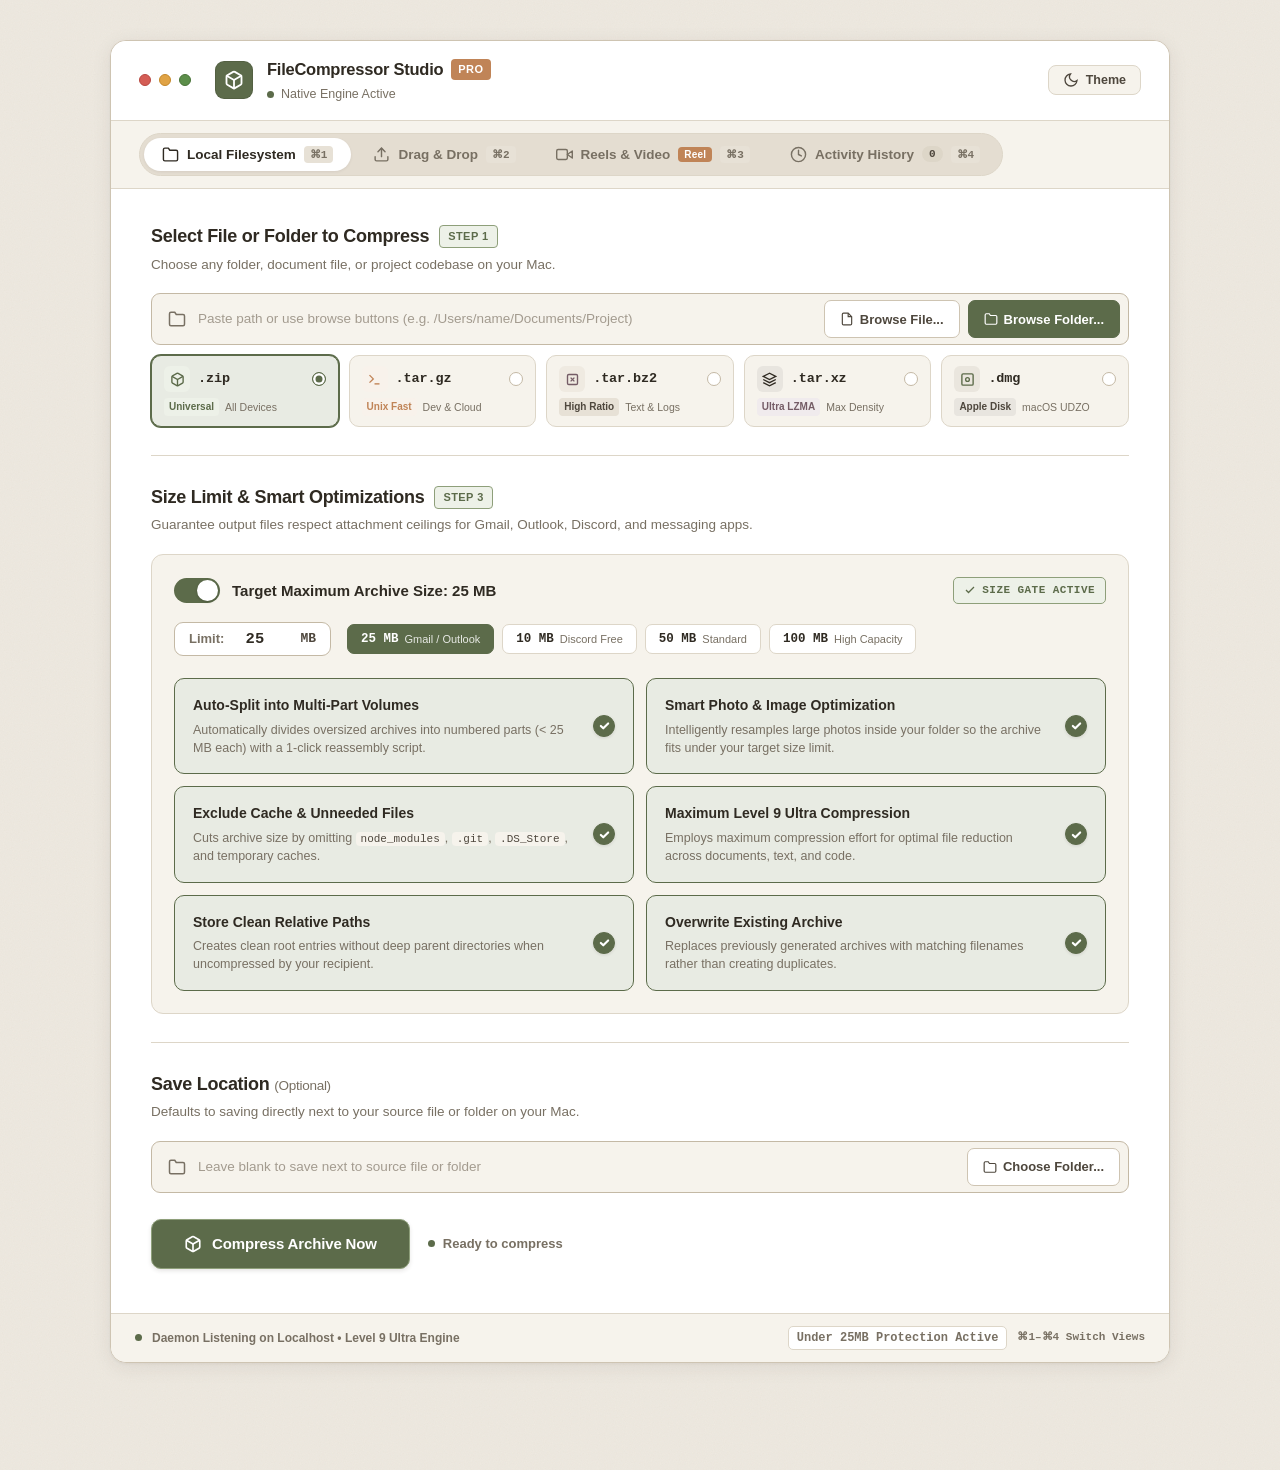
==== public/index.html @ ed44aca4 "feat: initialize frontend application and backend API infrastructure for FileCompressor" ====
<!DOCTYPE html>
<html lang="en" data-theme="light">

<head>
  <meta charset="UTF-8">
  <meta name="viewport" content="width=device-width, initial-scale=1.0">
  <title>FileCompressor Studio — Pro Archiving &amp; Media Engine</title>
  <link rel="icon" type="image/svg+xml" href="/static/favicon.svg">
  <link rel="icon" type="image/png" sizes="32x32" href="/static/favicon.png">
  <link rel="shortcut icon" href="/favicon.ico">
  <link rel="stylesheet" href="/static/style.css">
</head>

<body>
  <!-- Ambient background depth elements -->
  <div class="ambient-glow-top" aria-hidden="true"></div>
  <div class="ambient-glow-bottom" aria-hidden="true"></div>

  <!-- Master App Window Shell -->
  <div class="app-window">

    <!-- Window Titlebar & Header -->
    <header class="window-titlebar">
      <!-- Top Bar: Traffic lights, Branding, Theme & Status -->
      <div class="titlebar-top-bar">
        <!-- Simulated macOS Traffic Lights -->
        <div class="window-controls" aria-hidden="true">
          <span class="control-dot close" title="Close"></span>
          <span class="control-dot minimize" title="Minimize"></span>
          <span class="control-dot expand" title="Expand"></span>
        </div>

        <!-- App Brand & Status -->
        <div class="app-brand">
          <div class="brand-mark">
            <svg width="20" height="20" viewBox="0 0 24 24" fill="none" stroke="currentColor" stroke-width="2.2"
              stroke-linecap="round" stroke-linejoin="round">
              <path
                d="M21 16V8a2 2 0 0 0-1-1.73l-7-4a2 2 0 0 0-2 0l-7 4A2 2 0 0 0 3 8v8a2 2 0 0 0 1 1.73l7 4a2 2 0 0 0 2 0l7-4A2 2 0 0 0 21 16z">
              </path>
              <polyline points="3.27 6.96 12 12.01 20.73 6.96"></polyline>
              <line x1="12" y1="22.08" x2="12" y2="12"></line>
            </svg>
          </div>
          <div class="brand-text">
            <div class="brand-title-row">
              <span class="brand-name">FileCompressor Studio</span>
              <span class="brand-pill">Pro</span>
            </div>
            <span class="brand-meta" id="platform-badge">
              <span class="status-indicator"></span>
              Native Engine Active
            </span>
          </div>
        </div>

        <!-- Titlebar Right / Quick Tools -->
        <div class="titlebar-actions">
          <button type="button" class="btn-theme-toggle" id="btn-theme-toggle" title="Toggle Light / Dark theme"
            aria-label="Toggle Theme">
            <svg class="theme-icon-sun" width="16" height="16" viewBox="0 0 24 24" fill="none" stroke="currentColor"
              stroke-width="2">
              <circle cx="12" cy="12" r="5"></circle>
              <line x1="12" y1="1" x2="12" y2="3"></line>
              <line x1="12" y1="21" x2="12" y2="23"></line>
              <line x1="4.22" y1="4.22" x2="5.64" y2="5.64"></line>
              <line x1="18.36" y1="18.36" x2="19.78" y2="19.78"></line>
              <line x1="1" y1="12" x2="3" y2="12"></line>
              <line x1="21" y1="12" x2="23" y2="12"></line>
              <line x1="4.22" y1="19.78" x2="5.64" y2="18.36"></line>
              <line x1="18.36" y1="5.64" x2="19.78" y2="4.22"></line>
            </svg>
            <svg class="theme-icon-moon" width="16" height="16" viewBox="0 0 24 24" fill="none" stroke="currentColor"
              stroke-width="2">
              <path d="M21 12.79A9 9 0 1 1 11.21 3 7 7 0 0 0 21 12.79z"></path>
            </svg>
            <span class="theme-label">Theme</span>
          </button>
        </div>
      </div>

      <!-- Segmented Navigation Shelf -->
      <div class="titlebar-nav-shelf">
        <nav class="nav-tabs" role="tablist" aria-label="Workflow Navigation">
          <button class="tab-btn active" id="tab-local-btn" data-tab="tab-local" role="tab" aria-selected="true">
            <svg width="17" height="17" viewBox="0 0 24 24" fill="none" stroke="currentColor" stroke-width="2"
              stroke-linecap="round" stroke-linejoin="round">
              <path d="M22 19a2 2 0 0 1-2 2H4a2 2 0 0 1-2-2V5a2 2 0 0 1 2-2h5l2 3h9a2 2 0 0 1 2 2z"></path>
            </svg>
            <span id="tab-local-label">Local Filesystem</span>
            <kbd class="tab-kbd" id="tab-kbd-1">⌘1</kbd>
          </button>
          <button class="tab-btn" id="tab-upload-btn" data-tab="tab-upload" role="tab" aria-selected="false">
            <svg width="17" height="17" viewBox="0 0 24 24" fill="none" stroke="currentColor" stroke-width="2"
              stroke-linecap="round" stroke-linejoin="round">
              <path d="M21 15v4a2 2 0 0 1-2 2H5a2 2 0 0 1-2-2v-4"></path>
              <polyline points="17 8 12 3 7 8"></polyline>
              <line x1="12" y1="3" x2="12" y2="15"></line>
            </svg>
            <span>Drag &amp; Drop</span>
            <kbd class="tab-kbd" id="tab-kbd-2">⌘2</kbd>
          </button>
          <button class="tab-btn" id="tab-video-btn" data-tab="tab-video" role="tab" aria-selected="false">
            <svg width="17" height="17" viewBox="0 0 24 24" fill="none" stroke="currentColor" stroke-width="2"
              stroke-linecap="round" stroke-linejoin="round">
              <polygon points="23 7 16 12 23 17 23 7"></polygon>
              <rect x="1" y="5" width="15" height="14" rx="2" ry="2"></rect>
            </svg>
            <span>Reels &amp; Video</span>
            <span class="tab-new-badge">Reel</span>
            <kbd class="tab-kbd" id="tab-kbd-3">⌘3</kbd>
          </button>
          <button class="tab-btn" id="tab-history-btn" data-tab="tab-history" role="tab" aria-selected="false">
            <svg width="17" height="17" viewBox="0 0 24 24" fill="none" stroke="currentColor" stroke-width="2"
              stroke-linecap="round" stroke-linejoin="round">
              <circle cx="12" cy="12" r="10"></circle>
              <polyline points="12 6 12 12 16 14"></polyline>
            </svg>
            <span>Activity History</span>
            <span class="badge-counter" id="history-count">0</span>
            <kbd class="tab-kbd" id="tab-kbd-4">⌘4</kbd>
          </button>
        </nav>
      </div>
    </header>

    <!-- Main Workspace Body -->
    <div class="window-body">

      <!-- ======================================================== -->
      <!-- TAB 1: LOCAL FILESYSTEM ARCHIVER                         -->
      <!-- ======================================================== -->
      <main class="tab-content active" id="tab-local" role="tabpanel">

        <!-- Cloud Mode Notice Banner (Displayed automatically when deployed on Vercel/Cloud) -->
        <div class="alert-banner alert-banner-cloud" id="cloud-mode-banner" style="display: none; margin-bottom: 24px;">
          <div class="alert-icon-wrap">
            <svg width="22" height="22" viewBox="0 0 24 24" fill="none" stroke="currentColor" stroke-width="2">
              <path d="M18 10h-1.26A8 8 0 1 0 9 20h9a5 5 0 0 0 0-10z"></path>
            </svg>
          </div>
          <div class="alert-content-wrap">
            <strong class="alert-title">Running in Cloud Mode (Vercel)</strong>
            <p class="alert-desc" style="margin: 4px 0 10px 0; line-height: 1.5;">
              Local macOS Finder pickers and local file paths require running FileCompressor on your desktop (<code>python server.py</code>). 
              In this cloud deployment, use the <strong>Drag &amp; Drop</strong> tab to compress any file or folder directly in your browser.
            </p>
            <button type="button" class="btn-dock btn-dock-primary" id="btn-switch-to-upload">
              <svg width="14" height="14" viewBox="0 0 24 24" fill="none" stroke="currentColor" stroke-width="2">
                <path d="M21 15v4a2 2 0 0 1-2 2H5a2 2 0 0 1-2-2v-4"></path>
                <polyline points="17 8 12 3 7 8"></polyline>
                <line x1="12" y1="3" x2="12" y2="15"></line>
              </svg>
              Switch to Drag &amp; Drop Archiver
            </button>
          </div>
        </div>

        <!-- SECTION 1: Source Selection -->
        <div class="panel-section">
          <div class="section-headline">
            <div class="section-title-wrap">
              <h2 class="section-title">Select File or Folder to Compress</h2>
              <span class="section-badge">Step 1</span>
            </div>
            <p class="section-desc">Choose any folder, document file, or project codebase on your Mac.</p>
          </div>

          <div class="source-picker-block">
            <div class="command-input-bar">
              <div class="input-icon-glyph">
                <svg width="18" height="18" viewBox="0 0 24 24" fill="none" stroke="currentColor" stroke-width="2">
                  <path d="M22 19a2 2 0 0 1-2 2H4a2 2 0 0 1-2-2V5a2 2 0 0 1 2-2h5l2 3h9a2 2 0 0 1 2 2z"></path>
                </svg>
              </div>
              <input type="text" id="local-source-input" class="command-input"
                placeholder="Paste path or use browse buttons (e.g. /Users/name/Documents/Project)" spellcheck="false"
                autocomplete="off">
              <div class="input-actions-dock">
                <button type="button" class="btn-dock" id="btn-browse-file" title="Pick file using macOS native dialog">
                  <svg width="14" height="14" viewBox="0 0 24 24" fill="none" stroke="currentColor" stroke-width="2">
                    <path d="M14 2H6a2 2 0 0 0-2 2v16a2 2 0 0 0 2 2h12a2 2 0 0 0 2-2V8z"></path>
                    <polyline points="14 2 14 8 20 8"></polyline>
                  </svg>
                  Browse File...
                </button>
                <button type="button" class="btn-dock btn-dock-primary" id="btn-browse-folder"
                  title="Pick folder using macOS native dialog">
                  <svg width="14" height="14" viewBox="0 0 24 24" fill="none" stroke="currentColor" stroke-width="2">
                    <path d="M22 19a2 2 0 0 1-2 2H4a2 2 0 0 1-2-2V5a2 2 0 0 1 2-2h5l2 3h9a2 2 0 0 1 2 2z"></path>
                  </svg>
                  Browse Folder...
                </button>
              </div>
            </div>

            <!-- Live Source Status Card -->
            <div class="source-inspector-card" id="source-info-bar" style="display: none;">
              <div class="inspector-badge" id="source-type-tag">Folder</div>
              <div class="inspector-details">
                <span class="inspector-name" id="source-name-display">-</span>
                <span class="inspector-sub">Verified filesystem path ready for compression</span>
              </div>
              <div class="inspector-size-tag" id="source-size-display">-</div>
            </div>
          </div>
        </div>

        <!-- Output Format Cards (5 blocks in 1 line) -->
        <div class="panel-section panel-section-compact">
          <div class="format-deck" id="format-grid">
            <!-- ZIP -->
            <label class="format-card selected" title="Universal ZIP archive — compatible across all platforms">
              <input type="radio" name="format" value="zip" checked>
              <div class="fcard-inner">
                <div class="fcard-header">
                  <div class="fcard-icon zip-icon">
                    <svg width="15" height="15" viewBox="0 0 24 24" fill="none" stroke="currentColor"
                      stroke-width="2.2">
                      <path
                        d="M21 16V8a2 2 0 0 0-1-1.73l-7-4a2 2 0 0 0-2 0l-7 4A2 2 0 0 0 3 8v8a2 2 0 0 0 1 1.73l7 4a2 2 0 0 0 2 0l7-4A2 2 0 0 0 21 16z">
                      </path>
                      <polyline points="3.27 6.96 12 12.01 20.73 6.96"></polyline>
                      <line x1="12" y1="22.08" x2="12" y2="12"></line>
                    </svg>
                  </div>
                  <span class="fcard-ext">.zip</span>
                  <span class="fcard-check"></span>
                </div>
                <div class="fcard-tag-row">
                  <span class="fcard-chip chip-blue">Universal</span>
                  <span class="fcard-sub">All Devices</span>
                </div>
              </div>
            </label>

            <!-- TAR.GZ -->
            <label class="format-card" title="GNU Gzip tarball — standard for Linux servers and codebases">
              <input type="radio" name="format" value="tar.gz">
              <div class="fcard-inner">
                <div class="fcard-header">
                  <div class="fcard-icon targz-icon">
                    <svg width="15" height="15" viewBox="0 0 24 24" fill="none" stroke="currentColor"
                      stroke-width="2.2">
                      <polyline points="4 17 10 11 4 5"></polyline>
                      <line x1="12" y1="19" x2="20" y2="19"></line>
                    </svg>
                  </div>
                  <span class="fcard-ext">.tar.gz</span>
                  <span class="fcard-check"></span>
                </div>
                <div class="fcard-tag-row">
                  <span class="fcard-chip chip-emerald">Unix Fast</span>
                  <span class="fcard-sub">Dev &amp; Cloud</span>
                </div>
              </div>
            </label>

            <!-- TAR.BZ2 -->
            <label class="format-card" title="Bzip2 tarball — exceptional compression ratio for text and logs">
              <input type="radio" name="format" value="tar.bz2">
              <div class="fcard-inner">
                <div class="fcard-header">
                  <div class="fcard-icon tarbz2-icon">
                    <svg width="15" height="15" viewBox="0 0 24 24" fill="none" stroke="currentColor"
                      stroke-width="2.2">
                      <rect x="4" y="4" width="16" height="16" rx="2"></rect>
                      <line x1="9" y1="9" x2="15" y2="15"></line>
                      <line x1="15" y1="9" x2="9" y2="15"></line>
                    </svg>
                  </div>
                  <span class="fcard-ext">.tar.bz2</span>
                  <span class="fcard-check"></span>
                </div>
                <div class="fcard-tag-row">
                  <span class="fcard-chip chip-amber">High Ratio</span>
                  <span class="fcard-sub">Text &amp; Logs</span>
                </div>
              </div>
            </label>

            <!-- TAR.XZ -->
            <label class="format-card" title="LZMA2 tarball — maximum byte density for smallest size">
              <input type="radio" name="format" value="tar.xz">
              <div class="fcard-inner">
                <div class="fcard-header">
                  <div class="fcard-icon tarxz-icon">
                    <svg width="15" height="15" viewBox="0 0 24 24" fill="none" stroke="currentColor"
                      stroke-width="2.2">
                      <path d="M12 2L2 7l10 5 10-5-10-5z"></path>
                      <path d="M2 17l10 5 10-5"></path>
                      <path d="M2 12l10 5 10-5"></path>
                    </svg>
                  </div>
                  <span class="fcard-ext">.tar.xz</span>
                  <span class="fcard-check"></span>
                </div>
                <div class="fcard-tag-row">
                  <span class="fcard-chip chip-purple">Ultra LZMA</span>
                  <span class="fcard-sub">Max Density</span>
                </div>
              </div>
            </label>

            <!-- DMG -->
            <label class="format-card" title="Apple UDZO disk image — native macOS container">
              <input type="radio" name="format" value="dmg">
              <div class="fcard-inner">
                <div class="fcard-header">
                  <div class="fcard-icon dmg-icon">
                    <svg width="15" height="15" viewBox="0 0 24 24" fill="none" stroke="currentColor"
                      stroke-width="2.2">
                      <rect x="3" y="3" width="18" height="18" rx="2"></rect>
                      <circle cx="12" cy="12" r="3"></circle>
                    </svg>
                  </div>
                  <span class="fcard-ext">.dmg</span>
                  <span class="fcard-check"></span>
                </div>
                <div class="fcard-tag-row">
                  <span class="fcard-chip chip-slate">Apple Disk</span>
                  <span class="fcard-sub">macOS UDZO</span>
                </div>
              </div>
            </label>
          </div>
        </div>

        <div class="section-divider"></div>

        <!-- SECTION 3: Capacity & Size Limit (The Under 25 MB Engine) -->
        <div class="panel-section">
          <div class="section-headline">
            <div class="section-title-wrap">
              <h2 class="section-title">Size Limit &amp; Smart Optimizations</h2>
              <span class="section-badge">Step 3</span>
            </div>
            <p class="section-desc">Guarantee output files respect attachment ceilings for Gmail, Outlook, Discord, and
              messaging apps.</p>
          </div>

          <div class="capacity-engine-box">
            <!-- Master Enable Switch -->
            <div class="switch-row-header">
              <label class="switch-pill-label" for="chk-target-limit">
                <input type="checkbox" id="chk-target-limit" checked>
                <span class="switch-ui"><span class="switch-thumb"></span></span>
                <span class="switch-title">Target Maximum Archive Size: <strong id="target-label-text">25
                    MB</strong></span>
              </label>
              <span class="capacity-indicator-pill">
                <svg width="12" height="12" viewBox="0 0 24 24" fill="none" stroke="currentColor" stroke-width="2.5">
                  <polyline points="20 6 9 17 4 12"></polyline>
                </svg>
                Size Gate Active
              </span>
            </div>

            <div class="target-controls" id="target-controls">
              <div class="capacity-input-deck">
                <div class="size-stepper-wrap">
                  <span class="size-prefix">Limit:</span>
                  <input type="number" id="target-size-input" class="size-number-input" value="25" min="1" max="1000"
                    step="1">
                  <span class="size-unit">MB</span>
                </div>
                <div class="target-presets">
                  <button type="button" class="btn-preset active-chip" data-preset="25">
                    <span class="preset-name">25 MB</span>
                    <span class="preset-note">Gmail / Outlook</span>
                  </button>
                  <button type="button" class="btn-preset" data-preset="10">
                    <span class="preset-name">10 MB</span>
                    <span class="preset-note">Discord Free</span>
                  </button>
                  <button type="button" class="btn-preset" data-preset="50">
                    <span class="preset-name">50 MB</span>
                    <span class="preset-note">Standard</span>
                  </button>
                  <button type="button" class="btn-preset" data-preset="100">
                    <span class="preset-name">100 MB</span>
                    <span class="preset-note">High Capacity</span>
                  </button>
                </div>
              </div>
            </div>

            <!-- Precision Optimization Switches Grid -->
            <div class="switches-grid">
              <label class="switch-card" for="chk-split-exceeds">
                <div class="switch-card-text">
                  <span class="switch-card-title">Auto-Split into Multi-Part Volumes</span>
                  <span class="switch-card-desc">Automatically divides oversized archives into numbered parts (&lt; 25
                    MB each) with a 1-click reassembly script.</span>
                </div>
                <div class="switch-toggle-slot">
                  <input type="checkbox" id="chk-split-exceeds" checked>
                  <span class="switch-ui"><span class="switch-thumb"></span></span>
                </div>
              </label>

              <label class="switch-card" for="chk-optimize-media">
                <div class="switch-card-text">
                  <span class="switch-card-title">Smart Photo &amp; Image Optimization</span>
                  <span class="switch-card-desc">Intelligently resamples large photos inside your folder so the archive
                    fits under your target size limit.</span>
                </div>
                <div class="switch-toggle-slot">
                  <input type="checkbox" id="chk-optimize-media" checked>
                  <span class="switch-ui"><span class="switch-thumb"></span></span>
                </div>
              </label>

              <label class="switch-card" for="chk-exclude-junk">
                <div class="switch-card-text">
                  <span class="switch-card-title">Exclude Cache &amp; Unneeded Files</span>
                  <span class="switch-card-desc">Cuts archive size by omitting <code>node_modules</code>,
                    <code>.git</code>, <code>.DS_Store</code>, and temporary caches.</span>
                </div>
                <div class="switch-toggle-slot">
                  <input type="checkbox" id="chk-exclude-junk" checked>
                  <span class="switch-ui"><span class="switch-thumb"></span></span>
                </div>
              </label>

              <label class="switch-card" for="chk-max-compress">
                <div class="switch-card-text">
                  <span class="switch-card-title">Maximum Level 9 Ultra Compression</span>
                  <span class="switch-card-desc">Employs maximum compression effort for optimal file reduction across
                    documents, text, and code.</span>
                </div>
                <div class="switch-toggle-slot">
                  <input type="checkbox" id="chk-max-compress" checked>
                  <span class="switch-ui"><span class="switch-thumb"></span></span>
                </div>
              </label>

              <label class="switch-card" for="chk-relative">
                <div class="switch-card-text">
                  <span class="switch-card-title">Store Clean Relative Paths</span>
                  <span class="switch-card-desc">Creates clean root entries without deep parent directories when
                    uncompressed by your recipient.</span>
                </div>
                <div class="switch-toggle-slot">
                  <input type="checkbox" id="chk-relative" checked>
                  <span class="switch-ui"><span class="switch-thumb"></span></span>
                </div>
              </label>

              <label class="switch-card" for="chk-overwrite">
                <div class="switch-card-text">
                  <span class="switch-card-title">Overwrite Existing Archive</span>
                  <span class="switch-card-desc">Replaces previously generated archives with matching filenames rather
                    than creating duplicates.</span>
                </div>
                <div class="switch-toggle-slot">
                  <input type="checkbox" id="chk-overwrite" checked>
                  <span class="switch-ui"><span class="switch-thumb"></span></span>
                </div>
              </label>
            </div>
          </div>
        </div>

        <div class="section-divider"></div>

        <!-- SECTION 4: Output Destination (Optional) -->
        <div class="panel-section">
          <div class="section-headline">
            <div class="section-title-wrap">
              <h2 class="section-title">Save Location <span class="title-optional">(Optional)</span></h2>
            </div>
            <p class="section-desc">Defaults to saving directly next to your source file or folder on your Mac.</p>
          </div>

          <div class="command-input-bar">
            <div class="input-icon-glyph">
              <svg width="18" height="18" viewBox="0 0 24 24" fill="none" stroke="currentColor" stroke-width="2">
                <path d="M22 19a2 2 0 0 1-2 2H4a2 2 0 0 1-2-2V5a2 2 0 0 1 2-2h5l2 3h9a2 2 0 0 1 2 2z"></path>
              </svg>
            </div>
            <input type="text" id="local-output-input" class="command-input"
              placeholder="Leave blank to save next to source file or folder" spellcheck="false">
            <div class="input-actions-dock">
              <button type="button" class="btn-dock" id="btn-browse-dest" title="Pick destination folder">
                <svg width="14" height="14" viewBox="0 0 24 24" fill="none" stroke="currentColor" stroke-width="2">
                  <path d="M22 19a2 2 0 0 1-2 2H4a2 2 0 0 1-2-2V5a2 2 0 0 1 2-2h5l2 3h9a2 2 0 0 1 2 2z"></path>
                </svg>
                Choose Folder...
              </button>
            </div>
          </div>
        </div>

        <!-- Action Command Dock -->
        <div class="action-command-dock">
          <button type="button" class="btn-primary-action" id="btn-compress-local">
            <svg class="action-icon" width="18" height="18" viewBox="0 0 24 24" fill="none" stroke="currentColor"
              stroke-width="2.2">
              <path
                d="M21 16V8a2 2 0 0 0-1-1.73l-7-4a2 2 0 0 0-2 0l-7 4A2 2 0 0 0 3 8v8a2 2 0 0 0 1 1.73l7 4a2 2 0 0 0 2 0l7-4A2 2 0 0 0 21 16z">
              </path>
              <polyline points="3.27 6.96 12 12.01 20.73 6.96"></polyline>
              <line x1="12" y1="22.08" x2="12" y2="12"></line>
            </svg>
            <span class="btn-text">Compress Archive Now</span>
            <span class="btn-spinner" style="display: none;"></span>
          </button>
          <div class="action-meta-info">
            <span class="status-live-dot"></span>
            <span class="action-status-text" id="local-status-text">Ready to compress</span>
          </div>
        </div>

        <!-- Error Notification Banner -->
        <div class="alert-banner alert-banner-error" id="local-error-alert" style="display: none;">
          <div class="alert-icon-wrap">
            <svg width="18" height="18" viewBox="0 0 24 24" fill="none" stroke="currentColor" stroke-width="2.5">
              <circle cx="12" cy="12" r="10"></circle>
              <line x1="12" y1="8" x2="12" y2="12"></line>
              <line x1="12" y1="16" x2="12.01" y2="16"></line>
            </svg>
          </div>
          <div class="alert-content">
            <strong class="alert-title" id="error-title">Compression Error</strong>
            <p class="alert-desc" id="error-message">-</p>
          </div>
        </div>

        <!-- Result Completion Deck -->
        <div class="result-deck" id="local-result-card" style="display: none;">
          <div class="result-deck-header">
            <div class="result-lead">
              <div class="result-success-circle">
                <span id="result-status-icon">
                  <svg width="20" height="20" viewBox="0 0 24 24" fill="none" stroke="currentColor" stroke-width="2.8">
                    <polyline points="20 6 9 17 4 12"></polyline>
                  </svg>
                </span>
              </div>
              <div class="result-text-group">
                <h3 class="result-headline" id="result-title-text">Archive Created Successfully</h3>
                <span class="result-timestamp" id="result-time-text">Finished in 0.2s</span>
              </div>
            </div>
            <div class="savings-tag" id="result-savings-pill">-65% Saved</div>
          </div>

          <!-- Capacity Limit Banner -->
          <div class="limit-status-banner" id="limit-banner" style="display: none;">
            <div class="limit-status-icon" id="limit-banner-icon">
              <svg width="18" height="18" viewBox="0 0 24 24" fill="none" stroke="currentColor" stroke-width="2.5">
                <polyline points="20 6 9 17 4 12"></polyline>
              </svg>
            </div>
            <div class="limit-status-body">
              <strong id="limit-banner-title">Under 25 MB Limit</strong>
              <p id="limit-banner-desc">Ready for direct Gmail, Outlook, or Discord attachment.</p>
            </div>
            <button type="button" class="btn-action-split" id="btn-manual-split" style="display: none;">
              Split into &lt;25 MB Parts
            </button>
          </div>

          <!-- 4-Stat Metric Deck -->
          <div class="metrics-grid">
            <div class="metric-card">
              <span class="metric-label">ORIGINAL SIZE</span>
              <span class="metric-val" id="stat-orig-size">-</span>
            </div>
            <div class="metric-card metric-card-highlight">
              <span class="metric-label">COMPRESSED SIZE</span>
              <span class="metric-val" id="stat-comp-size">-</span>
            </div>
            <div class="metric-card">
              <span class="metric-label">SPACE SAVED</span>
              <span class="metric-val text-emerald" id="stat-saved-bytes">-</span>
            </div>
            <div class="metric-card">
              <span class="metric-label">ARCHIVE FORMAT</span>
              <span class="metric-val" id="stat-format">-</span>
            </div>
          </div>

          <!-- Output Path Display -->
          <div class="result-path-deck">
            <span class="path-title">OUTPUT PATH:</span>
            <code class="path-snippet" id="result-output-path">-</code>
          </div>

          <!-- Multi-Part Volumes Deck (if split) -->
          <div class="split-volumes-deck" id="split-parts-box" style="display: none;">
            <div class="split-volumes-header">
              <div class="split-headline">
                <strong>Sequential Volumes (<span id="split-count-label">0</span> parts)</strong>
                <span class="split-guarantee-chip">All parts strictly &lt; 25 MB</span>
              </div>
            </div>
            <ul class="split-volumes-list" id="split-parts-list"></ul>
            <div class="reassembly-dock join-command-row">
              <span class="reassembly-title">Terminal Reassembly Command:</span>
              <div class="reassembly-code-row">
                <code id="join-command-code">cat archive.part* &gt; archive.zip</code>
                <button type="button" class="btn-copy-code" id="btn-copy-join">Copy Command</button>
              </div>
            </div>
          </div>

          <!-- Result Footer Actions -->
          <div class="result-actions-strip">
            <button type="button" class="btn-dock btn-dock-primary" id="btn-reveal-finder">
              <svg width="15" height="15" viewBox="0 0 24 24" fill="none" stroke="currentColor" stroke-width="2">
                <circle cx="11" cy="11" r="8"></circle>
                <line x1="21" y1="21" x2="16.65" y2="16.65"></line>
              </svg>
              <span id="btn-reveal-label">Show in Finder</span>
            </button>
            <button type="button" class="btn-dock" id="btn-download-result">
              <svg width="15" height="15" viewBox="0 0 24 24" fill="none" stroke="currentColor" stroke-width="2">
                <path d="M21 15v4a2 2 0 0 1-2 2H5a2 2 0 0 1-2-2v-4"></path>
                <polyline points="7 10 12 15 17 10"></polyline>
                <line x1="12" y1="15" x2="12" y2="3"></line>
              </svg>
              Download via Browser
            </button>
          </div>
        </div>

      </main>

      <!-- ======================================================== -->
      <!-- TAB 2: BROWSER DROP ZONE (DRAG & DROP)                  -->
      <!-- ======================================================== -->
      <main class="tab-content" id="tab-upload" role="tabpanel" style="display: none;">
        <div class="panel-section">
          <div class="section-headline">
            <div class="section-title-wrap">
              <h2 class="section-title">Drag &amp; Drop Files or Folders</h2>
              <span class="section-badge">Browser Archiver</span>
            </div>
            <p class="section-desc">Instantly compress files and folders in your browser without entering any filesystem
              path.</p>
          </div>

          <!-- Drop Surface -->
          <div class="drop-surface" id="upload-dropzone">
            <div class="drop-blueprint-grid" aria-hidden="true"></div>
            <div class="drop-content-inner">
              <div class="drop-icon-ring">
                <svg width="32" height="32" viewBox="0 0 24 24" fill="none" stroke="currentColor" stroke-width="2">
                  <path d="M21 15v4a2 2 0 0 1-2 2H5a2 2 0 0 1-2-2v-4"></path>
                  <polyline points="17 8 12 3 7 8"></polyline>
                  <line x1="12" y1="3" x2="12" y2="15"></line>
                </svg>
              </div>
              <h3 class="drop-title">Drag &amp; drop files or folders here</h3>
              <p class="drop-sub">Release items anywhere on this canvas to stage for instant compression</p>

              <div class="drop-triggers-dock">
                <label class="btn-dock btn-dock-primary btn-file-label">
                  <svg width="15" height="15" viewBox="0 0 24 24" fill="none" stroke="currentColor" stroke-width="2">
                    <path d="M14 2H6a2 2 0 0 0-2 2v16a2 2 0 0 0 2 2h12a2 2 0 0 0 2-2V8z"></path>
                    <polyline points="14 2 14 8 20 8"></polyline>
                  </svg>
                  Choose Files...
                  <input type="file" id="upload-file-input" multiple style="display: none;">
                </label>
                <label class="btn-dock btn-file-label">
                  <svg width="15" height="15" viewBox="0 0 24 24" fill="none" stroke="currentColor" stroke-width="2">
                    <path d="M22 19a2 2 0 0 1-2 2H4a2 2 0 0 1-2-2V5a2 2 0 0 1 2-2h5l2 3h9a2 2 0 0 1 2 2z"></path>
                  </svg>
                  Choose Folder...
                  <input type="file" id="upload-folder-input" webkitdirectory directory multiple style="display: none;">
                </label>
              </div>
            </div>
          </div>

          <!-- Staged files list drawer -->
          <div class="staged-drawer" id="staged-box" style="display: none;">
            <div class="staged-header">
              <div class="staged-meta">
                <span class="status-live-dot"></span>
                <span class="staged-count-text" id="staged-count-label">0 items staged</span>
              </div>
              <button type="button" class="btn-link" id="btn-clear-staged">Clear All</button>
            </div>
            <ul class="staged-list" id="staged-list"></ul>
          </div>
        </div>

        <div class="section-divider"></div>

        <!-- Format Selector for Drop Zone -->
        <div class="panel-section">
          <div class="section-headline">
            <div class="section-title-wrap">
              <h2 class="section-title">Select Compression Format</h2>
            </div>
            <p class="section-desc">Choose which format to download the compressed archive as.</p>
          </div>

          <div class="pill-format-strip">
            <label class="pill-radio selected">
              <input type="radio" name="upload-format" value="zip" checked>
              <span class="pill-body">
                <strong class="pill-name">.zip</strong>
                <span class="pill-tag">Universal</span>
              </span>
            </label>
            <label class="pill-radio">
              <input type="radio" name="upload-format" value="tar.gz">
              <span class="pill-body">
                <strong class="pill-name">.tar.gz</strong>
                <span class="pill-tag">Unix Gzip</span>
              </span>
            </label>
            <label class="pill-radio">
              <input type="radio" name="upload-format" value="tar.bz2">
              <span class="pill-body">
                <strong class="pill-name">.tar.bz2</strong>
                <span class="pill-tag">Bzip2</span>
              </span>
            </label>
            <label class="pill-radio">
              <input type="radio" name="upload-format" value="tar.xz">
              <span class="pill-body">
                <strong class="pill-name">.tar.xz</strong>
                <span class="pill-tag">LZMA2</span>
              </span>
            </label>
          </div>
        </div>

        <!-- Action Command Dock -->
        <div class="action-command-dock">
          <button type="button" class="btn-primary-action" id="btn-compress-upload" disabled>
            <svg class="action-icon" width="18" height="18" viewBox="0 0 24 24" fill="none" stroke="currentColor"
              stroke-width="2.2">
              <path d="M21 15v4a2 2 0 0 1-2 2H5a2 2 0 0 1-2-2v-4"></path>
              <polyline points="7 10 12 15 17 10"></polyline>
              <line x1="12" y1="15" x2="12" y2="3"></line>
            </svg>
            <span class="btn-text">Compress &amp; Download Archive</span>
            <span class="btn-spinner" style="display: none;"></span>
          </button>
          <div class="action-meta-info">
            <span class="action-status-text" id="upload-status-text">Select files to begin</span>
          </div>
        </div>
      </main>

      <!-- ======================================================== -->
      <!-- TAB 3: VIDEO & REELS STUDIO                              -->
      <!-- ======================================================== -->
      <main class="tab-content" id="tab-video" role="tabpanel" style="display: none;">
        <div class="panel-section">
          <div class="section-headline">
            <div class="section-title-wrap">
              <h2 class="section-title">Download Instagram Reels, YouTube &amp; Pinterest</h2>
              <span class="section-badge-ig">Native Full HD</span>
            </div>
            <p class="section-desc">Download videos and audio tracks with guaranteed exact native pixel dimensions
              (1080×1920, 4K, 1080p).</p>
          </div>

          <!-- Video URL Command Bar -->
          <div class="command-input-bar video-url-bar">
            <div class="input-icon-glyph">
              <svg width="18" height="18" viewBox="0 0 24 24" fill="none" stroke="currentColor" stroke-width="2">
                <path d="M10 13a5 5 0 0 0 7.54.54l3-3a5 5 0 0 0-7.07-7.07l-1.72 1.71"></path>
                <path d="M14 11a5 5 0 0 0-7.54-.54l-3 3a5 5 0 0 0 7.07 7.07l1.71-1.71"></path>
              </svg>
            </div>
            <input type="text" id="video-url-input" class="command-input"
              placeholder="Paste Instagram Reel link, YouTube video URL, or Pinterest pin..." spellcheck="false"
              autocomplete="off">
            <!-- Live Platform Detection Chip -->
            <div id="video-platform-badge" class="platform-chip" style="display: none;">
              <span class="platform-dot"></span>
              <span id="video-platform-name">Platform</span>
            </div>

            <div class="input-actions-dock">
              <button type="button" class="btn-dock" id="btn-paste-video-url" title="Paste link from clipboard">
                <svg width="14" height="14" viewBox="0 0 24 24" fill="none" stroke="currentColor" stroke-width="2">
                  <path d="M16 4h2a2 2 0 0 1 2 2v14a2 2 0 0 1-2 2H6a2 2 0 0 1-2-2V6a2 2 0 0 1 2-2h2"></path>
                  <rect x="8" y="2" width="8" height="4" rx="1" ry="1"></rect>
                </svg>
                Paste Link
              </button>
              <button type="button" class="btn-dock btn-dock-primary" id="btn-inspect-video">
                <svg width="14" height="14" viewBox="0 0 24 24" fill="none" stroke="currentColor" stroke-width="2">
                  <circle cx="11" cy="11" r="8"></circle>
                  <line x1="21" y1="21" x2="16.65" y2="16.65"></line>
                </svg>
                <span class="btn-text">Inspect Media</span>
                <span class="btn-spinner" style="display: none;"></span>
              </button>
            </div>
          </div>

          <!-- Supported Platforms Strip -->
          <div class="supported-services-strip">
            <span class="services-label">Supported Services:</span>
            <div class="services-pills">
              <span class="service-pill service-pill-ig">
                <svg width="14" height="14" viewBox="0 0 24 24" fill="none" stroke="currentColor" stroke-width="2">
                  <rect x="2" y="2" width="20" height="20" rx="5" ry="5"></rect>
                  <path d="M16 11.37A4 4 0 1 1 12.63 8 4 4 0 0 1 16 11.37z"></path>
                  <line x1="17.5" y1="6.5" x2="17.51" y2="6.5"></line>
                </svg>
                Instagram Reels &amp; Posts
              </span>
              <span class="service-pill service-pill-yt">
                <svg width="14" height="14" viewBox="0 0 24 24" fill="currentColor">
                  <path
                    d="M23.498 6.186a3.016 3.016 0 0 0-2.122-2.136C19.505 3.545 12 3.545 12 3.545s-7.505 0-9.377.505A3.017 3.017 0 0 0 .502 6.186C0 8.07 0 12 0 12s0 3.93.502 5.814a3.016 3.016 0 0 0 2.122 2.136c1.871.505 9.376.505 9.376.505s7.505 0 9.377-.505a3.015 3.015 0 0 0 2.122-2.136C24 15.93 24 12 24 12s0-3.93-.502-5.814zM9.545 15.568V8.432L15.818 12l-6.273 3.568z" />
                </svg>
                YouTube &amp; Shorts
              </span>
              <span class="service-pill service-pill-pin">
                <svg width="14" height="14" viewBox="0 0 24 24" fill="currentColor">
                  <path
                    d="M12 0a12 12 0 0 0-4.37 23.17c-.07-.95-.13-2.4.03-3.44l1.04-4.4s-.26-.53-.26-1.32c0-1.24.72-2.17 1.62-2.17.76 0 1.13.57 1.13 1.26 0 .77-.49 1.92-.74 2.98-.21.9.45 1.63 1.33 1.63 1.6 0 2.83-1.68 2.83-4.11 0-2.15-1.54-3.65-3.75-3.65-2.55 0-4.05 1.91-4.05 3.89 0 .77.3 1.6.67 2.05a.3.3 0 0 1 .07.29c-.07.3-.23.95-.26 1.08-.04.18-.15.22-.34.13-1.28-.6-2.08-2.47-2.08-3.98 0-3.24 2.35-6.21 6.79-6.21 3.56 0 6.33 2.54 6.33 5.93 0 3.54-2.23 6.39-5.33 6.39-1.04 0-2.02-.54-2.36-1.18l-.64 2.45c-.23.89-.86 2.01-1.28 2.7A12 12 0 1 0 12 0z" />
                </svg>
                Pinterest Video Pins
              </span>
              <span class="service-guarantee">
                <svg width="13" height="13" viewBox="0 0 24 24" fill="none" stroke="currentColor" stroke-width="2.5">
                  <polyline points="20 6 9 17 4 12"></polyline>
                </svg>
                Original Resolution Preserved
              </span>
            </div>
          </div>
        </div>

        <!-- Video Error Banner -->
        <div class="alert-banner alert-banner-error" id="video-error-alert" style="display: none;">
          <div class="alert-icon-wrap">
            <svg width="18" height="18" viewBox="0 0 24 24" fill="none" stroke="currentColor" stroke-width="2.5">
              <circle cx="12" cy="12" r="10"></circle>
              <line x1="12" y1="8" x2="12" y2="12"></line>
              <line x1="12" y1="16" x2="12.01" y2="16"></line>
            </svg>
          </div>
          <span id="video-error-message">Error message</span>
        </div>

        <!-- Media Inspector Card (Shown after Inspect) -->
        <div class="media-inspector-card" id="video-preview-card" style="display: none;">
          <div class="media-frame">
            <img id="video-thumb-img" src="" alt="Thumbnail preview">
            <span class="media-duration-badge" id="video-duration-badge">00:00</span>
          </div>

          <div class="media-meta-deck">
            <div class="media-tags-row">
              <span class="media-platform-tag" id="preview-platform-tag">Instagram Reel</span>
              <span class="media-aspect-tag" id="preview-aspect-tag">9:16 Vertical Reel</span>
            </div>

            <h3 class="media-title" id="video-title-display">Video Title</h3>
            <p class="media-uploader" id="video-uploader-display">@creator</p>

            <!-- Exact Pixel Dimensions Banner -->
            <div class="dimension-guarantee-deck">
              <div class="dim-icon-wrap">
                <svg width="18" height="18" viewBox="0 0 24 24" fill="none" stroke="currentColor" stroke-width="2">
                  <rect x="3" y="3" width="18" height="18" rx="2" ry="2"></rect>
                  <line x1="3" y1="9" x2="21" y2="9"></line>
                  <line x1="9" y1="21" x2="9" y2="9"></line>
                </svg>
              </div>
              <div class="dim-text-wrap">
                <span class="dim-title">Exact Native Pixel Dimension:</span>
                <strong class="dim-value" id="video-dimensions-display">1080 × 1920 px</strong>
                <span class="dim-sub">Preserved without any downscaling, cropping, or distortion.</span>
              </div>
            </div>
          </div>
        </div>

        <!-- Video Format & Destination Options -->
        <div class="video-options-deck" id="video-options-section" style="display: none;">
          <div class="section-divider"></div>

          <div class="panel-section">
            <div class="section-headline">
              <div class="section-title-wrap">
                <h2 class="section-title">Select Output Format</h2>
              </div>
              <p class="section-desc">Video formats preserve exact pixel resolution; Audio formats extract clean sound
                tracks.</p>
            </div>

            <div class="vformat-grid" id="video-format-grid">
              <!-- MP4 -->
              <label class="vformat-card selected">
                <input type="radio" name="video_format" value="mp4" checked>
                <div class="vformat-inner">
                  <div class="vformat-top">
                    <span class="vformat-ext">.mp4</span>
                    <span class="vformat-chip chip-blue">Universal</span>
                  </div>
                  <p class="vformat-desc">H.264 / AAC. Full hardware compatibility across iPhone, Mac, Android, and web.
                  </p>
                </div>
              </label>

              <!-- WebM -->
              <label class="vformat-card">
                <input type="radio" name="video_format" value="webm">
                <div class="vformat-inner">
                  <div class="vformat-top">
                    <span class="vformat-ext">.webm</span>
                    <span class="vformat-chip chip-emerald">Web Ready</span>
                  </div>
                  <p class="vformat-desc">Modern VP9 / Opus stream. Ultra efficient modern web streaming format.</p>
                </div>
              </label>

              <!-- MKV -->
              <label class="vformat-card">
                <input type="radio" name="video_format" value="mkv">
                <div class="vformat-inner">
                  <div class="vformat-top">
                    <span class="vformat-ext">.mkv</span>
                    <span class="vformat-chip chip-purple">Matroska</span>
                  </div>
                  <p class="vformat-desc">Lossless container preserving all original video and audio sub-streams.</p>
                </div>
              </label>

              <!-- MOV -->
              <label class="vformat-card">
                <input type="radio" name="video_format" value="mov">
                <div class="vformat-inner">
                  <div class="vformat-top">
                    <span class="vformat-ext">.mov</span>
                    <span class="vformat-chip chip-slate">Apple Native</span>
                  </div>
                  <p class="vformat-desc">Apple QuickTime container format. Perfect for Final Cut Pro and macOS apps.
                  </p>
                </div>
              </label>

              <!-- MP3 Audio -->
              <label class="vformat-card">
                <input type="radio" name="video_format" value="mp3">
                <div class="vformat-inner">
                  <div class="vformat-top">
                    <span class="vformat-ext">.mp3</span>
                    <span class="vformat-chip chip-amber">Audio 320k</span>
                  </div>
                  <p class="vformat-desc">High quality 320 kbps MP3 soundtrack extracted directly from the video stream.
                  </p>
                </div>
              </label>

              <!-- M4A Audio -->
              <label class="vformat-card">
                <input type="radio" name="video_format" value="m4a">
                <div class="vformat-inner">
                  <div class="vformat-top">
                    <span class="vformat-ext">.m4a</span>
                    <span class="vformat-chip chip-amber">Apple AAC</span>
                  </div>
                  <p class="vformat-desc">Clean Apple AAC audio stream without lossy transcoding.</p>
                </div>
              </label>
            </div>

            <!-- Resolution Filter Row -->
            <div class="resolution-row" id="video-resolution-row">
              <span class="res-row-label">RESOLUTION PREFERENCE:</span>
              <div class="resolution-chips" id="video-resolution-chips">
                <button type="button" class="btn-chip active-chip" data-res="original">
                  Original Native (Same Pixels)
                </button>
              </div>
            </div>
          </div>

          <div class="section-divider"></div>

          <!-- Video Destination Folder -->
          <div class="panel-section">
            <div class="section-headline">
              <div class="section-title-wrap">
                <h2 class="section-title">Save Location on Mac</h2>
              </div>
              <p class="section-desc">Destination directory where the downloaded video or audio track will be placed.
              </p>
            </div>

            <div class="command-input-bar">
              <div class="input-icon-glyph">
                <svg width="18" height="18" viewBox="0 0 24 24" fill="none" stroke="currentColor" stroke-width="2">
                  <path d="M22 19a2 2 0 0 1-2 2H4a2 2 0 0 1-2-2V5a2 2 0 0 1 2-2h5l2 3h9a2 2 0 0 1 2 2z"></path>
                </svg>
              </div>
              <input type="text" id="video-dest-input" class="command-input" placeholder="/Users/username/Downloads"
                spellcheck="false">
              <div class="input-actions-dock">
                <button type="button" class="btn-dock" id="btn-browse-video-dest" title="Pick destination folder">
                  <svg width="14" height="14" viewBox="0 0 24 24" fill="none" stroke="currentColor" stroke-width="2">
                    <path d="M22 19a2 2 0 0 1-2 2H4a2 2 0 0 1-2-2V5a2 2 0 0 1 2-2h5l2 3h9a2 2 0 0 1 2 2z"></path>
                  </svg>
                  Choose Folder...
                </button>
              </div>
            </div>

            <div class="shortcuts-strip">
              <span class="shortcuts-caption">Quick Targets:</span>
              <div class="shortcuts-pills">
                <button type="button" class="chip-shortcut" id="chip-video-downloads">Downloads</button>
                <button type="button" class="chip-shortcut" id="chip-video-desktop">Desktop</button>
                <button type="button" class="chip-shortcut" id="chip-video-movies">Movies</button>
              </div>
            </div>

            <!-- Custom File Name -->
            <div class="custom-name-box">
              <label class="custom-name-label" for="video-custom-name">Custom File Name (Optional):</label>
              <input type="text" id="video-custom-name" class="command-input"
                placeholder="Leave blank to use original video title" spellcheck="false">
            </div>
          </div>

          <!-- Video Action Dock -->
          <div class="action-command-dock">
            <button type="button" class="btn-primary-action" id="btn-download-video-mac">
              <svg class="action-icon" width="18" height="18" viewBox="0 0 24 24" fill="none" stroke="currentColor"
                stroke-width="2.2">
                <path d="M21 15v4a2 2 0 0 1-2 2H5a2 2 0 0 1-2-2v-4"></path>
                <polyline points="7 10 12 15 17 10"></polyline>
                <line x1="12" y1="15" x2="12" y2="3"></line>
              </svg>
              <span class="btn-text" id="video-download-btn-text">Download to Mac</span>
              <span class="btn-spinner" style="display: none;"></span>
            </button>
            <button type="button" class="btn-dock" id="btn-download-video-browser">
              Download via Browser
            </button>
            <div class="action-meta-info">
              <span class="status-live-dot"></span>
              <span class="action-status-text" id="video-status-text">Ready to download</span>
            </div>
          </div>
        </div>

        <!-- Video Download Result Card -->
        <div class="result-deck" id="video-result-card" style="display: none;">
          <div class="result-deck-header">
            <div class="result-lead">
              <div class="result-success-circle">
                <svg width="20" height="20" viewBox="0 0 24 24" fill="none" stroke="currentColor" stroke-width="2.8">
                  <polyline points="20 6 9 17 4 12"></polyline>
                </svg>
              </div>
              <div class="result-text-group">
                <h3 class="result-headline">Download Completed Successfully</h3>
                <span class="result-timestamp" id="vresult-title-text">-</span>
              </div>
            </div>
            <div class="savings-tag" id="vresult-badge">Verified Native Resolution</div>
          </div>

          <div class="metrics-grid">
            <div class="metric-card">
              <span class="metric-label">FILE SIZE</span>
              <span class="metric-val" id="vstat-size">-</span>
            </div>
            <div class="metric-card metric-card-highlight">
              <span class="metric-label">EXACT PIXEL DIMENSIONS</span>
              <span class="metric-val text-blue" id="vstat-dimensions">-</span>
            </div>
            <div class="metric-card">
              <span class="metric-label">CONTAINER FORMAT</span>
              <span class="metric-val" id="vstat-format">-</span>
            </div>
            <div class="metric-card">
              <span class="metric-label">PLATFORM SOURCE</span>
              <span class="metric-val" id="vstat-platform">-</span>
            </div>
          </div>

          <div class="result-path-deck">
            <span class="path-title" id="vstat-saved-label">SAVED LOCATION:</span>
            <code class="path-snippet" id="vresult-output-path">-</code>
          </div>

          <div class="result-actions-strip">
            <button type="button" class="btn-dock btn-dock-primary" id="btn-reveal-video-finder">
              <svg width="15" height="15" viewBox="0 0 24 24" fill="none" stroke="currentColor" stroke-width="2">
                <circle cx="11" cy="11" r="8"></circle>
                <line x1="21" y1="21" x2="16.65" y2="16.65"></line>
              </svg>
              <span id="vbtn-reveal-label">Show in Finder</span>
            </button>
            <button type="button" class="btn-dock" id="btn-compress-downloaded-video">
              <svg width="15" height="15" viewBox="0 0 24 24" fill="none" stroke="currentColor" stroke-width="2">
                <path
                  d="M21 16V8a2 2 0 0 0-1-1.73l-7-4a2 2 0 0 0-2 0l-7 4A2 2 0 0 0 3 8v8a2 2 0 0 0 1 1.73l7 4a2 2 0 0 0 2 0l7-4A2 2 0 0 0 21 16z">
                </path>
              </svg>
              Compress this Video (&lt; 25MB)
            </button>
          </div>
        </div>

      </main>

      <!-- ======================================================== -->
      <!-- TAB 4: SESSION HISTORY                                   -->
      <!-- ======================================================== -->
      <main class="tab-content" id="tab-history" role="tabpanel" style="display: none;">
        <div class="panel-section">
          <div class="section-headline">
            <div class="section-title-wrap">
              <h2 class="section-title">Session Archives &amp; Downloads</h2>
            </div>
            <p class="section-desc">Real-time log of archives created and media downloaded during this server run.</p>
            <div style="margin-top: 6px;">
              <button type="button" class="btn-dock" id="btn-refresh-history">
                <svg width="14" height="14" viewBox="0 0 24 24" fill="none" stroke="currentColor" stroke-width="2">
                  <polyline points="23 4 23 10 17 10"></polyline>
                  <polyline points="1 20 1 14 7 14"></polyline>
                  <path d="M3.51 9a9 9 0 0 1 14.85-3.36L23 10M1 14l4.64 4.36A9 9 0 0 0 20.49 15"></path>
                </svg>
                Refresh Log
              </button>
            </div>
          </div>

          <div id="history-container">
            <div class="empty-state" id="history-empty">
              <div class="empty-icon-wrap">
                <svg width="36" height="36" viewBox="0 0 24 24" fill="none" stroke="currentColor" stroke-width="1.6">
                  <circle cx="12" cy="12" r="10"></circle>
                  <polyline points="12 6 12 12 16 14"></polyline>
                </svg>
              </div>
              <h3 class="empty-title">No session activity yet</h3>
              <p class="empty-desc">Archives and downloads created during this session will appear here with instant
                Finder shortcuts.</p>
            </div>
            <div class="history-list" id="history-list" style="display: none;"></div>
          </div>
        </div>
      </main>

    </div><!-- /.window-body -->

    <!-- Status Bar Footer -->
    <footer class="window-statusbar">
      <div class="statusbar-left">
        <span class="status-indicator"></span>
        <span class="statusbar-text">Daemon Listening on Localhost • Level 9 Ultra Engine</span>
      </div>
      <div class="statusbar-right">
        <span class="statusbar-tag">Under 25MB Protection Active</span>
        <span class="statusbar-kbd" id="statusbar-kbd-help">⌘1–⌘4 Switch Views</span>
      </div>
    </footer>

  </div><!-- /.app-window -->

  <!-- Toast Notification -->
  <div class="toast" id="app-toast" style="display: none;">
    <span class="toast-dot"></span>
    <span id="toast-message">Notification</span>
  </div>

  <!-- Client-Side High Performance ZIP Engine -->
  <script src="https://cdnjs.cloudflare.com/ajax/libs/jszip/3.10.1/jszip.min.js"></script>
  <script src="/static/app.js"></script>
  <script>
    // Theme toggle initial setup
    (function () {
      const savedTheme = localStorage.getItem('fc_theme') || (window.matchMedia('(prefers-color-scheme: dark)').matches ? 'dark' : 'light');
      document.documentElement.setAttribute('data-theme', savedTheme);
      const themeBtn = document.getElementById('btn-theme-toggle');
      if (themeBtn) {
        themeBtn.addEventListener('click', function () {
          const current = document.documentElement.getAttribute('data-theme') === 'dark' ? 'dark' : 'light';
          const next = current === 'dark' ? 'light' : 'dark';
          document.documentElement.setAttribute('data-theme', next);
          localStorage.setItem('fc_theme', next);
        });
      }
    })();
  </script>
</body>

</html>
---- static/style.css ----
/* 
  FileCompressor Studio — Professional Editorial Design System
  Palette:
    - #EFEAE1: Warm Bone / Alabaster Paper
    - #2F2A22: Deep Umber Charcoal (Ink / Dark Canvas)
    - #5C6B4A: Moss Olive Forest (Primary Brand & Accent)
    - #C08457: Warm Ochre Leather / Caramel Tan (Secondary Accent)
  Characteristics:
    - Pure solid surfaces (Zero gradients)
    - Crisp architectural shadows (Zero glowing colors)
    - Authentic tactile grainy paper background texture
*/

:root {
  /* Surface Tokens (Warm Bone #EFEAE1 Studio) */
  --bg-canvas: #EFEAE1;
  --bg-window: #FFFFFF;
  --bg-subtle: #F6F3EC;
  --bg-elevated: #FFFFFF;
  --bg-inset: #E7E1D6;
  --bg-selected: #E8EBE3;
  --bg-nav: #E4DDD1;
  --bg-overlay: rgba(47, 42, 34, 0.05);

  /* Border Tokens */
  --border-subtle: #DDD6C8;
  --border-card: #CEC4B2;
  --border-input: #C4B9A5;
  --border-hover: #5C6B4A;
  --border-focus: #5C6B4A;
  --border-selected: #5C6B4A;

  /* Typography Colors (Deep Umber #2F2A22 Hierarchy) */
  --text-primary: #2F2A22;
  --text-secondary: #4E473D;
  --text-muted: #787063;
  --text-dim: #A39B8F;
  --text-inverted: #EFEAE1;

  /* Accent: Primary Moss Olive (#5C6B4A) */
  --primary: #5C6B4A;
  --primary-hover: #4D5A3E;
  --primary-active: #3E4932;
  --primary-light: #EDF1E8;
  --primary-border: #8E9F7A;
  --primary-ring: rgba(92, 107, 74, 0.25);

  /* Accent: Secondary Ochre Leather (#C08457) */
  --accent-caramel: #C08457;
  --accent-caramel-hover: #A87146;
  --accent-caramel-light: #F8F2EB;
  --accent-caramel-border: #D8A681;

  /* Accent: Deep Umber Charcoal (#2F2A22) */
  --accent-dark: #2F2A22;
  --accent-dark-light: #DDD7CD;

  /* Semantic State Colors (Muted & Solid) */
  --accent-emerald: #5C6B4A;
  --accent-emerald-light: #EDF1E8;
  --accent-emerald-border: #8E9F7A;

  --accent-amber: #C08457;
  --accent-amber-light: #F8F2EB;
  --accent-amber-border: #D8A681;

  --accent-purple: #745C66;
  --accent-purple-light: #F0EBED;
  --accent-purple-border: #B79FA9;

  --accent-rose: #A34839;
  --accent-rose-light: #FAECE9;
  --accent-rose-border: #D88E81;

  --accent-ig: #8E4A5C;
  --accent-ig-light: #F9ECF0;
  --accent-ig-border: #D295A4;

  --error-bg: #F9ECEC;
  --error-border: #D68F8F;
  --error-text: #8C2F2F;

  /* Font Stacks */
  --font-system: -apple-system, BlinkMacSystemFont, "SF Pro Display", "SF Pro Text", "Segoe UI", Roboto, Helvetica, Arial, sans-serif;
  --font-mono: "SF Mono", ui-monospace, "JetBrains Mono", Menlo, Consolas, Monaco, monospace;

  /* Crisp Architectural Shadows (Solid & Zero Glow) */
  --shadow-window: 0 4px 20px rgba(47, 42, 34, 0.08), 0 1px 3px rgba(47, 42, 34, 0.05);
  --shadow-card: 0 1px 3px rgba(47, 42, 34, 0.05);
  --shadow-card-hover: 0 4px 12px rgba(47, 42, 34, 0.08);
  --shadow-inset: inset 0 1px 2px rgba(47, 42, 34, 0.06);

  /* Radius */
  --radius-window: 16px;
  --radius-card: 12px;
  --radius-input: 9px;
  --radius-pill: 9999px;

  /* Transitions */
  --transition-fast: 0.14s ease-out;
  --transition-smooth: 0.22s ease-out;
}

/* ========================================================== */
/* DARK MODE (DEEP UMBER CHARCOAL #2F2A22 THEME)              */
/* ========================================================== */
[data-theme="dark"] {
  --bg-canvas: #231F19;
  --bg-window: #2F2A22;
  --bg-subtle: #27221C;
  --bg-elevated: #3A342B;
  --bg-inset: #1C1813;
  --bg-selected: #3E382E;
  --bg-nav: #231F19;
  --bg-overlay: rgba(239, 234, 225, 0.04);

  --border-subtle: #443D32;
  --border-card: #524A3D;
  --border-input: #5F5647;
  --border-hover: #7E8F6A;
  --border-focus: #7E8F6A;
  --border-selected: #7E8F6A;

  --text-primary: #EFEAE1;
  --text-secondary: #D7D0C3;
  --text-muted: #A39B8F;
  --text-dim: #70685C;
  --text-inverted: #2F2A22;

  --primary: #788A64;
  --primary-hover: #8A9D74;
  --primary-active: #677855;
  --primary-light: #343C2C;
  --primary-border: #5C6B4A;
  --primary-ring: rgba(120, 138, 100, 0.3);

  --accent-caramel: #D49667;
  --accent-caramel-hover: #E2A77A;
  --accent-caramel-light: #413022;
  --accent-caramel-border: #C08457;

  --accent-dark: #EFEAE1;
  --accent-dark-light: #3E382E;

  --accent-emerald: #788A64;
  --accent-emerald-light: #343C2C;
  --accent-emerald-border: #5C6B4A;

  --accent-amber: #D49667;
  --accent-amber-light: #413022;
  --accent-amber-border: #C08457;

  --accent-purple: #B79FA9;
  --accent-purple-light: #3C2E35;
  --accent-purple-border: #745C66;

  --accent-rose: #D88E81;
  --accent-rose-light: #462B26;
  --accent-rose-border: #A34839;

  --accent-ig: #D295A4;
  --accent-ig-light: #442730;
  --accent-ig-border: #8E4A5C;

  --error-bg: #401E1E;
  --error-border: #6B3434;
  --error-text: #F3B3B3;

  --shadow-window: 0 8px 30px rgba(0, 0, 0, 0.45), 0 2px 6px rgba(0, 0, 0, 0.3);
  --shadow-card: 0 1px 3px rgba(0, 0, 0, 0.25);
  --shadow-card-hover: 0 4px 14px rgba(0, 0, 0, 0.35);
  --shadow-inset: inset 0 1px 2px rgba(0, 0, 0, 0.3);
}

/* Base Reset & Smooth Typography */
*,
*::before,
*::after {
  box-sizing: border-box;
  margin: 0;
  padding: 0;
}

html {
  font-size: 16px;
}

body {
  font-family: var(--font-system);
  background-color: var(--bg-canvas);
  /* Pure SVG Grainy Noise Texture (Zero gradients) */
  background-image: url("data:image/svg+xml,%3Csvg viewBox='0 0 200 200' xmlns='http://www.w3.org/2000/svg'%3E%3Cfilter id='noiseFilter'%3E%3CfeTurbulence type='fractalNoise' baseFrequency='0.8' numOctaves='3' stitchTiles='stitch'/%3E%3CfeColorMatrix type='matrix' values='0 0 0 0 0.18 0 0 0 0 0.16 0 0 0 0 0.13 0 0 0 0.05 0'/%3E%3C/filter%3E%3Crect width='100%25' height='100%25' filter='url(%23noiseFilter)'/%3E%3C/svg%3E");
  background-repeat: repeat;
  background-size: 180px 180px;
  color: var(--text-primary);
  line-height: 1.55;
  min-height: 100vh;
  -webkit-font-smoothing: antialiased;
  -moz-osx-font-smoothing: grayscale;
  padding: 24px 20px 60px;
  position: relative;
  overflow-x: hidden;
  transition: background-color var(--transition-smooth), color var(--transition-smooth);
}

[data-theme="dark"] body {
  background-image: url("data:image/svg+xml,%3Csvg viewBox='0 0 200 200' xmlns='http://www.w3.org/2000/svg'%3E%3Cfilter id='noiseFilterDark'%3E%3CfeTurbulence type='fractalNoise' baseFrequency='0.8' numOctaves='3' stitchTiles='stitch'/%3E%3CfeColorMatrix type='matrix' values='1 0 0 0 0.94 0 1 0 0 0.92 0 0 1 0 0.88 0 0 0 0.04 0'/%3E%3C/filter%3E%3Crect width='100%25' height='100%25' filter='url(%23noiseFilterDark)'/%3E%3C/svg%3E");
}

/* Neutralize & Hide Any Previous Ambient Glow Discs (Strictly No Glowing) */
.ambient-glow-top,
.ambient-glow-bottom,
.glass-orb,
.glass-disc-1,
.glass-disc-2,
.glass-disc-3 {
  display: none !important;
}

/* Master App Window Shell (Solid, Crisp & Architectural) */
.app-window {
  max-width: 1060px;
  margin: 16px auto 48px;
  background-color: var(--bg-window);
  border: 1px solid var(--border-card);
  border-radius: var(--radius-window);
  box-shadow: var(--shadow-window);
  position: relative;
  z-index: 1;
  overflow: hidden;
  display: flex;
  flex-direction: column;
}

/* Window Titlebar Header */
.window-titlebar {
  display: flex;
  flex-direction: column;
  background-color: var(--bg-window);
  position: sticky;
  top: 0;
  z-index: 30;
}

/* Top Bar: Traffic lights, Branding, Theme & Status */
.titlebar-top-bar {
  display: flex;
  align-items: center;
  justify-content: space-between;
  padding: 16px 28px;
  border-bottom: 1px solid var(--border-subtle);
  gap: 18px;
}

/* macOS Window Controls */
.window-controls {
  display: flex;
  align-items: center;
  gap: 8px;
  width: auto;
  margin-right: 6px;
  flex-shrink: 0;
}

.control-dot {
  width: 12px;
  height: 12px;
  border-radius: 50%;
  display: inline-block;
  position: relative;
  transition: opacity var(--transition-fast);
}

.control-dot.close {
  background-color: #D45D55;
  border: 1px solid #B84740;
}

.control-dot.minimize {
  background-color: #E0A345;
  border: 1px solid #C48729;
}

.control-dot.expand {
  background-color: #5C8E4A;
  border: 1px solid #487337;
}

.window-controls:hover .control-dot {
  opacity: 0.85;
}

/* App Branding (Shifted Left) */
.app-brand {
  display: flex;
  align-items: center;
  gap: 14px;
  margin-right: auto;
}

.brand-mark {
  width: 38px;
  height: 38px;
  border-radius: 9px;
  background-color: var(--primary);
  color: #FFFFFF;
  display: flex;
  align-items: center;
  justify-content: center;
  flex-shrink: 0;
  border: 1px solid rgba(0, 0, 0, 0.1);
}

.brand-text {
  display: flex;
  flex-direction: column;
  gap: 2px;
}

.brand-title-row {
  display: flex;
  align-items: center;
  gap: 8px;
}

.brand-name {
  font-size: 16.5px;
  font-weight: 700;
  color: var(--text-primary);
  letter-spacing: -0.015em;
}

.brand-pill {
  font-size: 11px;
  font-weight: 700;
  text-transform: uppercase;
  padding: 2px 7px;
  border-radius: 4px;
  background-color: var(--accent-caramel);
  color: #FFFFFF;
  letter-spacing: 0.04em;
}

.brand-meta {
  font-size: 12.5px;
  color: var(--text-muted);
  display: flex;
  align-items: center;
  gap: 7px;
}

.status-indicator {
  width: 7px;
  height: 7px;
  border-radius: 50%;
  background-color: var(--primary);
  flex-shrink: 0;
}

/* Titlebar Actions (Right Side) */
.titlebar-actions {
  display: flex;
  align-items: center;
  gap: 12px;
}

.btn-theme-toggle {
  display: inline-flex;
  align-items: center;
  gap: 7px;
  padding: 6px 14px;
  border-radius: 8px;
  border: 1px solid var(--border-subtle);
  background-color: var(--bg-subtle);
  color: var(--text-secondary);
  font-size: 13px;
  font-weight: 600;
  cursor: pointer;
  transition: all var(--transition-fast);
}

.btn-theme-toggle:hover {
  background-color: var(--bg-inset);
  color: var(--text-primary);
  border-color: var(--border-hover);
}

.theme-label {
  font-size: 12.5px;
}

[data-theme="dark"] .theme-icon-sun {
  display: block;
}

[data-theme="dark"] .theme-icon-moon {
  display: none;
}

[data-theme="light"] .theme-icon-sun {
  display: none;
}

[data-theme="light"] .theme-icon-moon {
  display: block;
}

/* Segmented Navigation Shelf (Editorial & Tactile) */
.titlebar-nav-shelf {
  display: flex;
  align-items: center;
  justify-content: flex-start;
  padding: 12px 28px;
  background-color: var(--bg-subtle);
  border-bottom: 1px solid var(--border-subtle);
}

.nav-tabs {
  display: inline-flex;
  align-items: center;
  gap: 4px;
  padding: 4px;
  background-color: var(--bg-nav);
  border-radius: var(--radius-pill);
  border: 1px solid var(--border-subtle);
}

.tab-btn {
  display: inline-flex;
  align-items: center;
  gap: 8px;
  padding: 8px 18px;
  border-radius: var(--radius-pill);
  border: none;
  background: transparent;
  color: var(--text-muted);
  font-size: 13.5px;
  font-weight: 600;
  cursor: pointer;
  transition: all var(--transition-fast);
  white-space: nowrap;
}

.tab-btn:hover {
  color: var(--text-primary);
}

.tab-btn.active {
  background-color: var(--bg-window);
  color: var(--text-primary);
  font-weight: 700;
  box-shadow: 0 1px 3px rgba(47, 42, 34, 0.08);
}

.tab-kbd {
  font-family: var(--font-mono);
  font-size: 11px;
  font-weight: 600;
  padding: 2px 6px;
  border-radius: 4px;
  background-color: var(--bg-inset);
  color: var(--text-muted);
}

.tab-new-badge {
  font-size: 10px;
  font-weight: 700;
  padding: 2px 6px;
  border-radius: 4px;
  background-color: var(--accent-caramel);
  color: #FFFFFF;
  letter-spacing: 0.02em;
}

.badge-counter {
  font-family: var(--font-mono);
  font-size: 11px;
  font-weight: 700;
  padding: 2px 7px;
  border-radius: 9999px;
  background-color: var(--border-subtle);
  color: var(--text-secondary);
}

/* ========================================================== */
/* MAIN WORKSPACE BODY & SECTIONS                             */
/* ========================================================== */
.window-body {
  padding: 34px 40px 44px;
  background-color: var(--bg-window);
}

.tab-content {
  display: flex;
  flex-direction: column;
}

.panel-section {
  display: flex;
  flex-direction: column;
  gap: 18px;
}

.section-headline {
  display: flex;
  flex-direction: column;
  gap: 4px;
}

.section-title-wrap {
  display: flex;
  align-items: center;
  gap: 10px;
  flex-wrap: wrap;
}

.section-title {
  font-size: 18px;
  font-weight: 700;
  color: var(--text-primary);
  letter-spacing: -0.015em;
}

.section-badge {
  font-size: 11px;
  font-weight: 700;
  text-transform: uppercase;
  padding: 2px 8px;
  border-radius: 4px;
  background-color: var(--primary-light);
  color: var(--primary);
  border: 1px solid var(--primary-border);
  letter-spacing: 0.04em;
}

.section-badge-ig {
  font-size: 11px;
  font-weight: 700;
  text-transform: uppercase;
  padding: 2px 8px;
  border-radius: 4px;
  background-color: var(--accent-caramel-light);
  color: var(--accent-caramel);
  border: 1px solid var(--accent-caramel-border);
  letter-spacing: 0.04em;
}

.title-optional {
  font-size: 13.5px;
  font-weight: 400;
  color: var(--text-muted);
}

.section-desc {
  font-size: 13.5px;
  color: var(--text-muted);
  line-height: 1.5;
}

.section-divider {
  height: 1px;
  background-color: var(--border-subtle);
  margin: 28px 0;
}

/* ========================================================== */
/* SOURCE PICKER & COMMAND INPUT BAR (STEP 1)                 */
/* ========================================================== */
.source-picker-block {
  display: flex;
  flex-direction: column;
  gap: 14px;
}

.command-input-bar {
  display: flex;
  align-items: center;
  background-color: var(--bg-subtle);
  border: 1.5px solid var(--border-input);
  border-radius: var(--radius-input);
  padding: 6px 8px 6px 16px;
  gap: 12px;
  min-height: 52px;
  transition: border-color var(--transition-fast), background-color var(--transition-fast);
}

.command-input-bar:focus-within {
  border-color: var(--primary);
  background-color: var(--bg-window);
}

.video-url-bar {
  min-height: 54px;
  padding: 6px 8px 6px 16px;
}

.input-icon-glyph {
  color: var(--text-muted);
  display: flex;
  align-items: center;
  flex-shrink: 0;
}

.command-input {
  flex: 1;
  background: transparent;
  border: none;
  outline: none;
  font-family: var(--font-mono);
  font-size: 14px;
  color: var(--text-primary);
  min-width: 0;
}

.command-input::placeholder {
  color: var(--text-dim);
  font-family: var(--font-system);
  font-size: 13.5px;
}

/* Input Action Buttons */
.input-actions-dock {
  display: flex;
  align-items: center;
  gap: 8px;
  flex-shrink: 0;
}

.btn-dock {
  display: inline-flex;
  align-items: center;
  gap: 6px;
  height: 38px;
  padding: 0 15px;
  border-radius: 7px;
  border: 1px solid var(--border-card);
  background-color: var(--bg-window);
  color: var(--text-secondary);
  font-size: 13px;
  font-weight: 600;
  cursor: pointer;
  transition: all var(--transition-fast);
  white-space: nowrap;
}

.btn-dock:hover {
  background-color: var(--bg-inset);
  color: var(--text-primary);
  border-color: var(--border-hover);
}

.btn-dock-primary {
  background-color: var(--primary);
  border-color: var(--primary);
  color: #FFFFFF;
}

.btn-dock-primary:hover {
  background-color: var(--primary-hover);
  border-color: var(--primary-hover);
  color: #FFFFFF;
}

/* Quick Location Shortcuts Strip */
.shortcuts-strip {
  display: flex;
  align-items: center;
  gap: 12px;
  flex-wrap: wrap;
}

.shortcuts-caption {
  font-size: 12.5px;
  font-weight: 600;
  color: var(--text-muted);
}

.shortcuts-pills {
  display: flex;
  align-items: center;
  gap: 8px;
  flex-wrap: wrap;
}

.chip-shortcut {
  display: inline-flex;
  align-items: center;
  gap: 6px;
  height: 30px;
  padding: 0 12px;
  border-radius: 6px;
  border: 1px solid var(--border-subtle);
  background-color: var(--bg-subtle);
  color: var(--text-secondary);
  font-size: 12.5px;
  font-weight: 600;
  cursor: pointer;
  transition: all var(--transition-fast);
}

.chip-shortcut:hover {
  background-color: var(--bg-inset);
  color: var(--text-primary);
  border-color: var(--border-hover);
}

/* Live Source Inspector Card */
.source-inspector-card {
  display: flex;
  align-items: center;
  justify-content: space-between;
  padding: 12px 18px;
  background-color: var(--bg-subtle);
  border: 1.5px solid var(--primary-border);
  border-radius: var(--radius-card);
  gap: 16px;
}

.inspector-badge {
  font-size: 11px;
  font-weight: 700;
  text-transform: uppercase;
  padding: 3px 8px;
  border-radius: 4px;
  background-color: var(--primary-light);
  color: var(--primary);
  letter-spacing: 0.04em;
  flex-shrink: 0;
}

.inspector-details {
  flex: 1;
  display: flex;
  flex-direction: column;
  min-width: 0;
  gap: 2px;
}

.inspector-name {
  font-family: var(--font-mono);
  font-size: 14px;
  font-weight: 700;
  color: var(--text-primary);
  overflow: hidden;
  text-overflow: ellipsis;
  white-space: nowrap;
}

.inspector-sub {
  font-size: 12px;
  color: var(--text-muted);
}

.inspector-size-tag {
  font-family: var(--font-mono);
  font-size: 13px;
  font-weight: 700;
  color: var(--text-primary);
  background-color: var(--bg-window);
  padding: 5px 12px;
  border-radius: 6px;
  border: 1px solid var(--border-card);
  flex-shrink: 0;
}

/* ========================================================== */
/* CONTAINER FORMAT DECK (5 BLOCKS IN 1 LINE, SMALL SIZE)     */
/* ========================================================== */
.panel-section-compact {
  margin-top: 10px;
  gap: 0;
}

.format-deck {
  display: grid;
  grid-template-columns: repeat(5, minmax(0, 1fr));
  gap: 10px;
}

.format-card {
  position: relative;
  cursor: pointer;
  user-select: none;
}

.format-card input[type="radio"] {
  position: absolute;
  opacity: 0;
  pointer-events: none;
}

.fcard-inner {
  display: flex;
  flex-direction: column;
  padding: 10px 12px;
  background-color: var(--bg-subtle);
  border: 1.5px solid var(--border-subtle);
  border-radius: 10px;
  transition: all var(--transition-fast);
  height: 100%;
  gap: 6px;
}

.format-card:hover .fcard-inner {
  background-color: var(--bg-window);
  border-color: var(--border-hover);
  box-shadow: var(--shadow-card);
}

.format-card.selected .fcard-inner {
  background-color: var(--bg-selected);
  border-color: var(--primary);
  box-shadow: 0 0 0 1px var(--primary);
}

.fcard-header {
  display: flex;
  align-items: center;
  gap: 8px;
}

.fcard-icon {
  width: 26px;
  height: 26px;
  border-radius: 6px;
  display: flex;
  align-items: center;
  justify-content: center;
  flex-shrink: 0;
}

.zip-icon {
  background-color: var(--primary-light);
  color: var(--primary);
}

.targz-icon {
  background-color: var(--accent-caramel-light);
  color: var(--accent-caramel);
}

.tarbz2-icon {
  background-color: #EFEAE1;
  color: #745C66;
}

.tarxz-icon {
  background-color: #E8E5DF;
  color: #2F2A22;
}

.dmg-icon {
  background-color: #EAE6DE;
  color: #5C6B4A;
}

.fcard-ext {
  font-family: var(--font-mono);
  font-size: 13.5px;
  font-weight: 700;
  color: var(--text-primary);
  letter-spacing: -0.01em;
  flex: 1;
}

.fcard-check {
  width: 14px;
  height: 14px;
  border-radius: 50%;
  border: 1.5px solid var(--border-input);
  background-color: var(--bg-window);
  transition: all var(--transition-fast);
  flex-shrink: 0;
}

.format-card.selected .fcard-check {
  background-color: var(--primary);
  border-color: var(--primary);
  box-shadow: inset 0 0 0 2.5px var(--bg-window);
}

.fcard-tag-row {
  display: flex;
  align-items: center;
  gap: 6px;
  flex-wrap: nowrap;
  overflow: hidden;
}

.fcard-chip {
  font-size: 10px;
  font-weight: 700;
  padding: 1px 5px;
  border-radius: 4px;
  white-space: nowrap;
  flex-shrink: 0;
}

.chip-blue {
  background-color: var(--primary-light);
  color: var(--primary);
}

.chip-emerald {
  background-color: var(--accent-caramel-light);
  color: var(--accent-caramel);
}

.chip-amber {
  background-color: var(--bg-inset);
  color: var(--text-secondary);
}

.chip-purple {
  background-color: #F0EBED;
  color: #745C66;
}

.chip-slate {
  background-color: #E8E5DF;
  color: var(--text-secondary);
}

.fcard-sub {
  font-size: 10.5px;
  color: var(--text-muted);
  white-space: nowrap;
  overflow: hidden;
  text-overflow: ellipsis;
}

/* ========================================================== */
/* CAPACITY GATEKEEPER & OPTIMIZATION ENGINE (STEP 3)         */
/* ========================================================== */
.capacity-engine-box {
  background-color: var(--bg-subtle);
  border: 1.5px solid var(--border-subtle);
  border-radius: var(--radius-card);
  padding: 22px;
  display: flex;
  flex-direction: column;
  gap: 18px;
}

.switch-row-header {
  display: flex;
  align-items: center;
  justify-content: space-between;
  gap: 16px;
  flex-wrap: wrap;
}

.switch-pill-label {
  display: inline-flex;
  align-items: center;
  gap: 12px;
  cursor: pointer;
  user-select: none;
}

.switch-pill-label input[type="checkbox"],
.switch-card input[type="checkbox"] {
  position: absolute;
  opacity: 0;
  pointer-events: none;
}

.switch-ui {
  width: 46px;
  height: 25px;
  border-radius: 9999px;
  background-color: var(--border-input);
  position: relative;
  transition: background-color var(--transition-fast);
  flex-shrink: 0;
}

.switch-thumb {
  width: 21px;
  height: 21px;
  border-radius: 50%;
  background-color: #FFFFFF;
  position: absolute;
  top: 2px;
  left: 2px;
  transition: transform var(--transition-fast);
  box-shadow: 0 1px 3px rgba(0, 0, 0, 0.2);
}

input[type="checkbox"]:checked + .switch-ui {
  background-color: var(--primary);
}

input[type="checkbox"]:checked + .switch-ui .switch-thumb {
  transform: translateX(21px);
}

.switch-title {
  font-size: 15px;
  font-weight: 700;
  color: var(--text-primary);
}

.capacity-indicator-pill {
  font-family: var(--font-mono);
  font-size: 11px;
  font-weight: 700;
  text-transform: uppercase;
  letter-spacing: 0.04em;
  padding: 4px 10px;
  border-radius: 5px;
  background-color: var(--primary-light);
  color: var(--primary);
  border: 1px solid var(--primary-border);
  display: inline-flex;
  align-items: center;
  gap: 6px;
}

/* Capacity Input & Presets */
.capacity-input-deck {
  display: flex;
  align-items: center;
  gap: 16px;
  flex-wrap: wrap;
}

.size-stepper-wrap {
  display: inline-flex;
  align-items: center;
  background-color: var(--bg-window);
  border: 1.5px solid var(--border-input);
  border-radius: 9px;
  padding: 6px 14px;
  gap: 8px;
}

.size-prefix {
  font-size: 13px;
  font-weight: 600;
  color: var(--text-muted);
}

.size-number-input {
  width: 60px;
  border: none;
  background: transparent;
  outline: none;
  font-family: var(--font-mono);
  font-size: 15.5px;
  font-weight: 700;
  color: var(--text-primary);
  text-align: center;
}

.size-unit {
  font-family: var(--font-mono);
  font-size: 13px;
  font-weight: 700;
  color: var(--text-secondary);
}

.target-presets {
  display: flex;
  align-items: center;
  gap: 8px;
  flex-wrap: wrap;
}

.btn-preset {
  display: inline-flex;
  align-items: center;
  gap: 6px;
  padding: 7px 13px;
  border-radius: 7px;
  border: 1px solid var(--border-subtle);
  background-color: var(--bg-window);
  cursor: pointer;
  transition: all var(--transition-fast);
}

.btn-preset:hover {
  background-color: var(--bg-inset);
  border-color: var(--border-hover);
}

.btn-preset.active-chip {
  background-color: var(--primary);
  border-color: var(--primary);
  color: #FFFFFF;
}

.btn-preset.active-chip .preset-name {
  color: #FFFFFF;
}

.btn-preset.active-chip .preset-note {
  color: rgba(255, 255, 255, 0.85);
}

.preset-name {
  font-family: var(--font-mono);
  font-size: 12.5px;
  font-weight: 700;
  color: var(--text-primary);
}

.preset-note {
  font-size: 11px;
  color: var(--text-muted);
}

/* Switches Grid */
.switches-grid {
  display: grid;
  grid-template-columns: repeat(auto-fit, minmax(320px, 1fr));
  gap: 12px;
  margin-top: 4px;
}

.switch-card {
  display: flex;
  align-items: center;
  justify-content: space-between;
  padding: 16px 18px;
  background-color: var(--bg-window);
  border: 1.5px solid var(--border-subtle);
  border-radius: 10px;
  cursor: pointer;
  gap: 16px;
  transition: all var(--transition-fast);
}

.switch-card:hover {
  border-color: var(--border-hover);
  background-color: var(--bg-window);
}

.switch-card:has(input[type="checkbox"]:checked) {
  border-color: var(--primary);
  background-color: var(--bg-selected);
}

.switch-card-text {
  display: flex;
  flex-direction: column;
  gap: 4px;
  flex: 1;
}

.switch-card-title {
  font-size: 14px;
  font-weight: 700;
  color: var(--text-primary);
}

.switch-card-desc {
  font-size: 12.5px;
  color: var(--text-muted);
  line-height: 1.45;
}

.switch-card-desc code {
  font-family: var(--font-mono);
  font-size: 11px;
  background-color: var(--bg-subtle);
  padding: 1px 5px;
  border-radius: 4px;
  color: var(--text-secondary);
}

.switch-toggle-slot {
  flex-shrink: 0;
  display: flex;
  align-items: center;
  justify-content: center;
}

/* Perfect right dot indicator with green tick */
.switch-card .switch-ui {
  width: 22px;
  height: 22px;
  border-radius: 50%;
  border: 1.5px solid var(--border-card);
  background-color: var(--bg-subtle);
  display: inline-flex;
  align-items: center;
  justify-content: center;
  position: relative;
  transition: all var(--transition-fast);
  box-sizing: border-box;
}

.switch-card .switch-thumb {
  display: none !important;
}

.switch-card:hover .switch-ui {
  border-color: var(--primary);
}

.switch-card input[type="checkbox"]:checked + .switch-ui {
  background-color: var(--primary);
  border-color: var(--primary);
  background-image: url("data:image/svg+xml,%3Csvg viewBox='0 0 16 16' fill='none' stroke='white' stroke-width='2.6' stroke-linecap='round' stroke-linejoin='round' xmlns='http://www.w3.org/2000/svg'%3E%3Cpolyline points='3.5 8.5 6.5 11.5 12.5 5.5'/%3E%3C/svg%3E");
  background-repeat: no-repeat;
  background-position: center;
  background-size: 13px 13px;
  box-shadow: 0 1px 3px rgba(47, 42, 34, 0.12);
}

/* ========================================================== */
/* PRIMARY ACTION DOCK (SOLID, TACTILE, ZERO GLOW)            */
/* ========================================================== */
.action-command-dock {
  display: flex;
  align-items: center;
  gap: 18px;
  margin-top: 26px;
  flex-wrap: wrap;
}

.btn-primary-action {
  display: inline-flex;
  align-items: center;
  justify-content: center;
  gap: 10px;
  height: 50px;
  padding: 0 32px;
  border-radius: 10px;
  background-color: var(--primary);
  color: #FFFFFF;
  border: 1px solid var(--primary-border);
  font-size: 15px;
  font-weight: 700;
  letter-spacing: -0.01em;
  cursor: pointer;
  box-shadow: 0 2px 4px rgba(47, 42, 34, 0.12);
  transition: all var(--transition-fast);
}

.btn-primary-action:hover:not(:disabled) {
  background-color: var(--primary-hover);
  border-color: var(--primary-hover);
}

.btn-primary-action:active:not(:disabled) {
  background-color: var(--primary-active);
  transform: translateY(1px);
}

.btn-primary-action:disabled {
  opacity: 0.5;
  cursor: not-allowed;
  box-shadow: none;
}

.action-meta-info {
  display: flex;
  align-items: center;
  gap: 8px;
  font-size: 13px;
  color: var(--text-muted);
  font-weight: 600;
}

.status-live-dot {
  width: 7px;
  height: 7px;
  border-radius: 50%;
  background-color: var(--primary);
}

.btn-spinner {
  width: 16px;
  height: 16px;
  border: 2px solid rgba(255, 255, 255, 0.35);
  border-top-color: #FFFFFF;
  border-radius: 50%;
  animation: spin 0.7s linear infinite;
}

@keyframes spin {
  to {
    transform: rotate(360deg);
  }
}

/* ========================================================== */
/* RESULT COMPLETION DECK                                     */
/* ========================================================== */
.result-deck {
  margin-top: 34px;
  background-color: var(--bg-subtle);
  border: 1.5px solid var(--border-subtle);
  border-radius: 14px;
  padding: 30px 32px 32px 32px;
  display: flex;
  flex-direction: column;
  gap: 22px;
  box-shadow: var(--shadow-card);
}

.result-deck-header {
  display: flex;
  align-items: center;
  justify-content: space-between;
  gap: 18px;
  flex-wrap: wrap;
  padding-bottom: 4px;
}

.result-lead {
  display: flex;
  align-items: center;
  gap: 16px;
}

.result-success-circle {
  width: 44px;
  height: 44px;
  border-radius: 50%;
  background-color: var(--primary-light);
  color: var(--primary);
  border: 1.5px solid var(--primary-border);
  display: flex;
  align-items: center;
  justify-content: center;
  flex-shrink: 0;
}

.result-text-group {
  display: flex;
  flex-direction: column;
  gap: 4px;
}

.result-headline {
  font-size: 18px;
  font-weight: 700;
  color: var(--text-primary);
  line-height: 1.25;
}

.result-timestamp {
  font-family: var(--font-mono);
  font-size: 12.5px;
  color: var(--text-muted);
}

.savings-tag {
  font-family: var(--font-mono);
  font-size: 13.5px;
  font-weight: 700;
  padding: 6px 14px;
  border-radius: 999px;
  background-color: var(--primary-light);
  color: var(--primary);
  border: 1px solid var(--primary-border);
  letter-spacing: 0.02em;
}

/* Limit Status Banner */
.limit-status-banner {
  display: flex;
  align-items: center;
  padding: 14px 18px;
  border-radius: 10px;
  background-color: var(--bg-window);
  border: 1px solid var(--border-subtle);
  gap: 16px;
}

.limit-status-icon {
  width: 28px;
  height: 28px;
  border-radius: 50%;
  background-color: var(--primary-light);
  color: var(--primary);
  display: flex;
  align-items: center;
  justify-content: center;
  flex-shrink: 0;
}

.limit-status-body {
  flex: 1;
}

.limit-status-body strong {
  font-size: 13.5px;
  color: var(--text-primary);
  display: block;
  margin-bottom: 2px;
}

.limit-status-body p {
  font-size: 12px;
  color: var(--text-muted);
}

.btn-action-split {
  font-family: var(--font-mono);
  font-size: 12px;
  font-weight: 700;
  padding: 6px 14px;
  border-radius: 6px;
  background-color: var(--accent-caramel);
  color: #FFFFFF;
  border: 1px solid var(--accent-caramel-border);
  cursor: pointer;
}

/* Metrics Dashboard Grid */
.metrics-grid {
  display: grid;
  grid-template-columns: repeat(auto-fit, minmax(130px, 1fr));
  gap: 14px;
}

.metric-card {
  padding: 16px 18px;
  border-radius: 10px;
  background-color: var(--bg-window);
  border: 1px solid var(--border-subtle);
  display: flex;
  flex-direction: column;
  gap: 8px;
  box-shadow: 0 1px 3px rgba(0, 0, 0, 0.02);
}

.metric-card-highlight {
  border-color: var(--primary);
  background-color: var(--bg-selected);
}

.metric-label {
  font-family: var(--font-mono);
  font-size: 10.5px;
  font-weight: 700;
  letter-spacing: 0.06em;
  color: var(--text-muted);
  text-transform: uppercase;
}

.metric-val {
  font-family: var(--font-mono);
  font-size: 18px;
  font-weight: 700;
  color: var(--text-primary);
  line-height: 1.2;
}

.text-emerald {
  color: var(--primary);
}

.text-blue {
  color: var(--accent-caramel);
}

/* Path Deck */
.result-path-deck {
  display: flex;
  align-items: center;
  padding: 14px 18px;
  border-radius: 10px;
  background-color: var(--bg-window);
  border: 1px solid var(--border-subtle);
  gap: 14px;
  box-shadow: 0 1px 3px rgba(0, 0, 0, 0.02);
}

.path-title {
  font-family: var(--font-mono);
  font-size: 11.5px;
  font-weight: 700;
  color: var(--text-muted);
  letter-spacing: 0.04em;
  flex-shrink: 0;
}

.path-snippet {
  font-family: var(--font-mono);
  font-size: 13px;
  color: var(--text-primary);
  overflow: hidden;
  text-overflow: ellipsis;
  white-space: nowrap;
}

/* Sequential Split Volumes Deck */
.split-volumes-deck {
  display: flex;
  flex-direction: column;
  padding: 16px;
  border-radius: 9px;
  background-color: var(--bg-window);
  border: 1px solid var(--border-subtle);
  gap: 12px;
}

.split-volumes-header {
  display: flex;
  align-items: center;
  justify-content: space-between;
}

.split-guarantee-chip {
  font-family: var(--font-mono);
  font-size: 11px;
  font-weight: 700;
  padding: 3px 10px;
  border-radius: 4px;
  background-color: var(--primary-light);
  color: var(--primary);
}

.split-volumes-list {
  list-style: none;
  display: flex;
  flex-direction: column;
  gap: 8px;
}

.split-part-item {
  display: flex;
  align-items: center;
  justify-content: space-between;
  padding: 8px 12px;
  border-radius: 7px;
  background-color: var(--bg-subtle);
  border: 1px solid var(--border-subtle);
  font-family: var(--font-mono);
  font-size: 12.5px;
}

.reassembly-dock {
  margin-top: 8px;
  display: flex;
  flex-direction: column;
  gap: 6px;
}

.reassembly-title {
  font-size: 12px;
  font-weight: 600;
  color: var(--text-muted);
}

.reassembly-code-row {
  display: flex;
  align-items: center;
  justify-content: space-between;
  padding: 8px 14px;
  border-radius: 7px;
  background-color: var(--bg-inset);
  border: 1px solid var(--border-subtle);
  gap: 12px;
}

.reassembly-code-row code {
  font-family: var(--font-mono);
  font-size: 13px;
  color: var(--text-primary);
  overflow: hidden;
  text-overflow: ellipsis;
  white-space: nowrap;
}

.btn-copy-code {
  font-family: var(--font-mono);
  font-size: 11.5px;
  font-weight: 700;
  padding: 4px 10px;
  border-radius: 5px;
  background-color: var(--bg-window);
  border: 1px solid var(--border-card);
  color: var(--text-secondary);
  cursor: pointer;
  flex-shrink: 0;
}

.result-actions-strip {
  display: flex;
  align-items: center;
  gap: 14px;
  margin-top: 2px;
  padding-top: 4px;
}

.result-actions-strip .btn-dock {
  height: 42px;
  padding: 0 20px;
  border-radius: 8px;
  font-size: 13.5px;
  gap: 8px;
}

/* Alert Banner */
.alert-banner {
  display: flex;
  align-items: flex-start;
  padding: 12px 16px;
  border-radius: 8px;
  gap: 12px;
  margin-top: 16px;
}

.alert-banner-error {
  background-color: var(--error-bg);
  border: 1px solid var(--error-border);
  color: var(--error-text);
}

.alert-banner-cloud {
  background-color: var(--bg-card);
  border: 1px solid var(--border-color, #e2e8f0);
  border-left: 4px solid var(--primary);
  color: var(--text-primary);
  box-shadow: 0 2px 8px rgba(0, 0, 0, 0.04);
}

.alert-banner-cloud .alert-icon-wrap {
  color: var(--primary);
}

.cloud-pulse {
  background-color: #10b981 !important;
  box-shadow: 0 0 0 0 rgba(16, 185, 129, 0.6);
  animation: cloudPulse 2s infinite;
}

@keyframes cloudPulse {
  0% { box-shadow: 0 0 0 0 rgba(16, 185, 129, 0.6); }
  70% { box-shadow: 0 0 0 6px rgba(16, 185, 129, 0); }
  100% { box-shadow: 0 0 0 0 rgba(16, 185, 129, 0); }
}

.alert-icon-wrap {
  flex-shrink: 0;
  margin-top: 1px;
}

.alert-title {
  font-size: 13.5px;
  display: block;
  font-weight: 700;
}

.alert-desc {
  font-size: 12px;
  opacity: 0.95;
}

/* ========================================================== */
/* DROP ZONE CANVAS (TAB 2)                                   */
/* ========================================================== */
.drop-surface {
  position: relative;
  border: 2px dashed var(--border-input);
  border-radius: var(--radius-card);
  padding: 58px 30px;
  text-align: center;
  background-color: var(--bg-subtle);
  transition: all var(--transition-fast);
  cursor: pointer;
  overflow: hidden;
}

.drop-surface:hover,
.drop-surface.dragover {
  border-color: var(--primary);
  background-color: var(--bg-selected);
}

.drop-icon-ring {
  width: 60px;
  height: 60px;
  border-radius: 50%;
  background-color: var(--bg-window);
  color: var(--primary);
  border: 1.5px solid var(--border-subtle);
  display: inline-flex;
  align-items: center;
  justify-content: center;
  margin-bottom: 14px;
}

.drop-title {
  font-size: 17.5px;
  font-weight: 700;
  color: var(--text-primary);
  margin-bottom: 6px;
}

.drop-sub {
  font-size: 13px;
  color: var(--text-muted);
  margin-bottom: 22px;
}

.drop-triggers-dock {
  display: flex;
  align-items: center;
  justify-content: center;
  gap: 12px;
  flex-wrap: wrap;
}

/* Staged Files Drawer */
.staged-drawer {
  margin-top: 16px;
  padding: 16px;
  border-radius: 9px;
  background-color: var(--bg-subtle);
  border: 1px solid var(--border-subtle);
}

.staged-header {
  display: flex;
  align-items: center;
  justify-content: space-between;
  margin-bottom: 12px;
}

.staged-count-text {
  font-family: var(--font-mono);
  font-size: 13px;
  font-weight: 700;
  color: var(--text-primary);
}

.btn-link {
  font-size: 12.5px;
  font-weight: 600;
  color: var(--primary);
  background: none;
  border: none;
  cursor: pointer;
}

.staged-list {
  list-style: none;
  display: flex;
  flex-direction: column;
  gap: 8px;
}

.staged-item {
  display: flex;
  align-items: center;
  justify-content: space-between;
  padding: 8px 14px;
  border-radius: 7px;
  background-color: var(--bg-window);
  border: 1px solid var(--border-subtle);
  font-size: 13px;
}

.staged-item-name {
  font-family: var(--font-mono);
  overflow: hidden;
  text-overflow: ellipsis;
  white-space: nowrap;
}

.staged-item-size {
  font-family: var(--font-mono);
  font-size: 12px;
  color: var(--text-muted);
}

/* Pill Format Strip */
.pill-format-strip {
  display: flex;
  align-items: center;
  gap: 10px;
  flex-wrap: wrap;
}

.pill-radio {
  cursor: pointer;
  user-select: none;
}

.pill-radio input[type="radio"] {
  position: absolute;
  opacity: 0;
  pointer-events: none;
}

.pill-body {
  display: inline-flex;
  align-items: center;
  gap: 10px;
  padding: 10px 18px;
  border-radius: 9px;
  background-color: var(--bg-subtle);
  border: 1.5px solid var(--border-subtle);
  transition: all var(--transition-fast);
}

.pill-radio:hover .pill-body {
  border-color: var(--border-hover);
}

.pill-radio.selected .pill-body {
  background-color: var(--bg-selected);
  border-color: var(--primary);
  box-shadow: 0 0 0 1px var(--primary);
}

.pill-name {
  font-family: var(--font-mono);
  font-size: 14px;
  font-weight: 700;
  color: var(--text-primary);
}

.pill-tag {
  font-size: 12px;
  color: var(--text-muted);
}

/* ========================================================== */
/* VIDEO & REELS STUDIO (TAB 3)                               */
/* ========================================================== */
.platform-chip {
  display: inline-flex;
  align-items: center;
  gap: 7px;
  padding: 5px 12px;
  border-radius: 8px;
  font-size: 12px;
  font-weight: 700;
  border: 1px solid transparent;
  flex-shrink: 0;
}

.platform-chip.instagram {
  background-color: var(--accent-caramel-light);
  border-color: var(--accent-caramel-border);
  color: var(--accent-caramel);
}

.platform-chip.youtube {
  background-color: var(--error-bg);
  border-color: var(--error-border);
  color: var(--error-text);
}

.platform-chip.pinterest {
  background-color: #FAECE9;
  border-color: #D88E81;
  color: #A34839;
}

.platform-chip.generic {
  background-color: var(--primary-light);
  border-color: var(--primary-border);
  color: var(--primary);
}

.platform-dot {
  width: 7px;
  height: 7px;
  border-radius: 50%;
  background-color: currentColor;
}

.supported-services-strip {
  display: flex;
  align-items: center;
  gap: 12px;
  flex-wrap: wrap;
}

.services-label {
  font-size: 12.5px;
  font-weight: 700;
  color: var(--text-muted);
}

.services-pills {
  display: flex;
  align-items: center;
  gap: 8px;
  flex-wrap: wrap;
  flex: 1;
}

.service-pill {
  display: inline-flex;
  align-items: center;
  gap: 6px;
  padding: 5px 12px;
  border-radius: 6px;
  background-color: var(--bg-subtle);
  border: 1px solid var(--border-subtle);
  font-size: 12.5px;
  font-weight: 600;
  color: var(--text-secondary);
}

.service-pill-ig {
  color: var(--accent-caramel);
  background-color: var(--accent-caramel-light);
  border-color: var(--accent-caramel-border);
}

.service-pill-yt {
  color: #A34839;
  background-color: #FAECE9;
  border-color: #D88E81;
}

.service-pill-pin {
  color: #8E4A5C;
  background-color: #F9ECF0;
  border-color: #D295A4;
}

.service-guarantee {
  margin-left: auto;
  font-size: 12.5px;
  font-weight: 700;
  color: var(--primary);
  display: inline-flex;
  align-items: center;
  gap: 6px;
}

/* Media Inspector Card */
.media-inspector-card {
  display: flex;
  gap: 22px;
  padding: 22px;
  background-color: var(--bg-subtle);
  border: 1.5px solid var(--border-subtle);
  border-radius: var(--radius-card);
  margin-top: 16px;
  box-shadow: var(--shadow-card);
}

.media-frame {
  width: 160px;
  height: 210px;
  border-radius: 9px;
  background-color: var(--text-primary);
  position: relative;
  overflow: hidden;
  flex-shrink: 0;
  border: 1px solid var(--border-card);
}

.media-frame img {
  width: 100%;
  height: 100%;
  object-fit: cover;
}

.media-duration-badge {
  position: absolute;
  bottom: 8px;
  right: 8px;
  background-color: rgba(47, 42, 34, 0.85);
  color: #FFFFFF;
  font-family: var(--font-mono);
  font-size: 11px;
  font-weight: 700;
  padding: 3px 7px;
  border-radius: 4px;
}

.media-meta-deck {
  flex: 1;
  display: flex;
  flex-direction: column;
  gap: 10px;
  min-width: 0;
}

.media-tags-row {
  display: flex;
  align-items: center;
  gap: 8px;
}

.media-platform-tag {
  font-size: 11px;
  font-weight: 700;
  padding: 3px 8px;
  border-radius: 4px;
  background-color: var(--accent-caramel-light);
  color: var(--accent-caramel);
}

.media-aspect-tag {
  font-family: var(--font-mono);
  font-size: 11px;
  font-weight: 600;
  padding: 3px 8px;
  border-radius: 4px;
  background-color: var(--bg-window);
  border: 1px solid var(--border-subtle);
  color: var(--text-secondary);
}

.media-title {
  font-size: 16.5px;
  font-weight: 700;
  color: var(--text-primary);
  line-height: 1.4;
}

.media-uploader {
  font-size: 13px;
  color: var(--text-muted);
}

.dimension-guarantee-deck {
  display: flex;
  align-items: center;
  gap: 12px;
  padding: 12px 16px;
  border-radius: 8px;
  background-color: var(--bg-window);
  border: 1.5px solid var(--primary-border);
  margin-top: auto;
}

.dim-icon-wrap {
  color: var(--primary);
  flex-shrink: 0;
}

.dim-text-wrap {
  display: flex;
  flex-direction: column;
}

.dim-title {
  font-size: 11px;
  font-weight: 700;
  color: var(--text-muted);
}

.dim-value {
  font-family: var(--font-mono);
  font-size: 14.5px;
  font-weight: 700;
  color: var(--text-primary);
}

.dim-sub {
  font-size: 11px;
  color: var(--text-muted);
}

/* Video format grid */
.vformat-grid {
  display: grid;
  grid-template-columns: repeat(auto-fit, minmax(140px, 1fr));
  gap: 10px;
}

.vformat-card {
  position: relative;
  cursor: pointer;
  user-select: none;
}

.vformat-card input[type="radio"] {
  position: absolute;
  opacity: 0;
  pointer-events: none;
}

.vformat-inner {
  padding: 12px 14px;
  border-radius: 9px;
  background-color: var(--bg-subtle);
  border: 1.5px solid var(--border-subtle);
  height: 100%;
  display: flex;
  flex-direction: column;
  gap: 6px;
  transition: all var(--transition-fast);
}

.vformat-card:hover .vformat-inner {
  border-color: var(--border-hover);
  background-color: var(--bg-window);
}

.vformat-card.selected .vformat-inner {
  border-color: var(--primary);
  background-color: var(--bg-selected);
  box-shadow: 0 0 0 1px var(--primary);
}

.vformat-top {
  display: flex;
  align-items: center;
  justify-content: space-between;
}

.vformat-ext {
  font-family: var(--font-mono);
  font-size: 14px;
  font-weight: 700;
  color: var(--text-primary);
}

.vformat-chip {
  font-size: 10px;
  font-weight: 700;
  padding: 2px 6px;
  border-radius: 4px;
  background-color: var(--primary-light);
  color: var(--primary);
}

.vformat-desc {
  font-size: 11.5px;
  color: var(--text-muted);
  line-height: 1.4;
}

/* Resolution row */
.resolution-row {
  display: flex;
  align-items: center;
  gap: 12px;
  margin-top: 14px;
  flex-wrap: wrap;
}

.res-row-label {
  font-size: 12px;
  font-weight: 700;
  color: var(--text-muted);
}

.resolution-chips {
  display: flex;
  align-items: center;
  gap: 8px;
  flex-wrap: wrap;
}

.btn-chip {
  font-family: var(--font-mono);
  font-size: 12px;
  font-weight: 700;
  padding: 6px 14px;
  border-radius: 7px;
  background-color: var(--bg-subtle);
  border: 1px solid var(--border-subtle);
  color: var(--text-secondary);
  cursor: pointer;
  transition: all var(--transition-fast);
}

.btn-chip:hover {
  border-color: var(--border-hover);
}

.btn-chip.active-chip {
  background-color: var(--primary);
  border-color: var(--primary);
  color: #FFFFFF;
}

.custom-name-box {
  margin-top: 14px;
  display: flex;
  flex-direction: column;
  gap: 6px;
}

.custom-name-label {
  font-size: 12.5px;
  font-weight: 700;
  color: var(--text-secondary);
}

/* ========================================================== */
/* SESSION HISTORY (TAB 4)                                    */
/* ========================================================== */
.empty-state {
  display: flex;
  flex-direction: column;
  align-items: center;
  justify-content: center;
  padding: 60px 24px;
  text-align: center;
  color: var(--text-muted);
  gap: 12px;
}

.empty-icon-wrap {
  width: 56px;
  height: 56px;
  border-radius: 50%;
  background-color: var(--bg-subtle);
  color: var(--text-dim);
  border: 1px solid var(--border-subtle);
  display: flex;
  align-items: center;
  justify-content: center;
  margin-bottom: 6px;
}

.empty-title {
  font-size: 16px;
  font-weight: 700;
  color: var(--text-secondary);
}

.empty-desc {
  font-size: 13px;
  max-width: 440px;
  line-height: 1.5;
}

.history-list {
  display: flex;
  flex-direction: column;
  gap: 10px;
}

.history-item {
  display: flex;
  align-items: center;
  justify-content: space-between;
  padding: 13px 18px;
  border-radius: 9px;
  background-color: var(--bg-subtle);
  border: 1px solid var(--border-subtle);
  gap: 16px;
}

.history-item-left {
  display: flex;
  align-items: center;
  gap: 14px;
  min-width: 0;
}

.history-item-name {
  font-family: var(--font-mono);
  font-size: 13.5px;
  font-weight: 700;
  color: var(--text-primary);
  overflow: hidden;
  text-overflow: ellipsis;
  white-space: nowrap;
}

/* Window Status Bar Footer */
.window-statusbar {
  display: flex;
  align-items: center;
  justify-content: space-between;
  padding: 12px 24px;
  background-color: var(--bg-subtle);
  border-top: 1px solid var(--border-subtle);
  font-size: 12px;
  color: var(--text-muted);
  font-weight: 600;
}

.statusbar-left,
.statusbar-right {
  display: flex;
  align-items: center;
  gap: 10px;
}

.statusbar-tag {
  font-family: var(--font-mono);
  padding: 2px 8px;
  border-radius: 5px;
  background-color: var(--bg-window);
  border: 1px solid var(--border-subtle);
}

.statusbar-kbd {
  font-family: var(--font-mono);
  font-size: 11px;
}

/* Toast Notification (Solid, Deep & Sharp) */
.toast {
  position: fixed;
  bottom: 28px;
  right: 28px;
  background-color: var(--text-primary);
  color: var(--bg-canvas);
  border: 1px solid rgba(0, 0, 0, 0.2);
  padding: 12px 20px;
  border-radius: 9px;
  font-size: 13.5px;
  font-weight: 600;
  display: flex;
  align-items: center;
  gap: 10px;
  box-shadow: 0 4px 16px rgba(0, 0, 0, 0.25);
  z-index: 100;
  animation: toastIn 0.2s cubic-bezier(0.16, 1, 0.3, 1);
}

.toast-dot {
  width: 7px;
  height: 7px;
  border-radius: 50%;
  background-color: var(--primary);
}

@keyframes toastIn {
  from {
    opacity: 0;
    transform: translateY(8px);
  }

  to {
    opacity: 1;
    transform: translateY(0);
  }
}

/* Generic Button Helpers (Solid, Architectural) */
.btn {
  display: inline-flex;
  align-items: center;
  justify-content: center;
  gap: 7px;
  padding: 7px 15px;
  border-radius: 7px;
  font-size: 13px;
  font-weight: 600;
  cursor: pointer;
  text-decoration: none;
  transition: all var(--transition-fast);
  white-space: nowrap;
}

.btn-secondary {
  background-color: var(--bg-window);
  border: 1px solid var(--border-card);
  color: var(--text-secondary);
}

.btn-secondary:hover {
  background-color: var(--bg-inset);
  color: var(--text-primary);
  border-color: var(--border-hover);
}

.btn-sm {
  padding: 5px 10px;
  font-size: 12px;
}

.history-meta {
  display: flex;
  flex-direction: column;
  gap: 3px;
  min-width: 0;
}

.history-filename {
  font-family: var(--font-mono);
  font-size: 13.5px;
  font-weight: 700;
  color: var(--text-primary);
  overflow: hidden;
  text-overflow: ellipsis;
  white-space: nowrap;
}

.history-stats {
  display: flex;
  align-items: center;
  gap: 8px;
  font-size: 12px;
  color: var(--text-muted);
}

.history-actions {
  display: flex;
  align-items: center;
  gap: 8px;
  flex-shrink: 0;
}

/* Responsive Breakpoints */
@media (max-width: 860px) {
  .titlebar-top-bar {
    flex-wrap: wrap;
    padding: 14px 18px;
  }

  .titlebar-nav-shelf {
    padding: 10px 18px;
  }

  .window-body {
    padding: 24px 18px;
  }

  .window-controls {
    display: none;
  }

  .nav-tabs {
    width: 100%;
    overflow-x: auto;
  }

  .command-input-bar {
    flex-wrap: wrap;
    height: auto;
    padding: 10px;
  }

  .input-actions-dock {
    width: 100%;
    justify-content: flex-end;
  }

  .format-deck {
    grid-template-columns: repeat(2, minmax(0, 1fr));
  }

  .media-inspector-card {
    flex-direction: column;
  }

  .media-frame {
    width: 100%;
    height: 220px;
  }
}
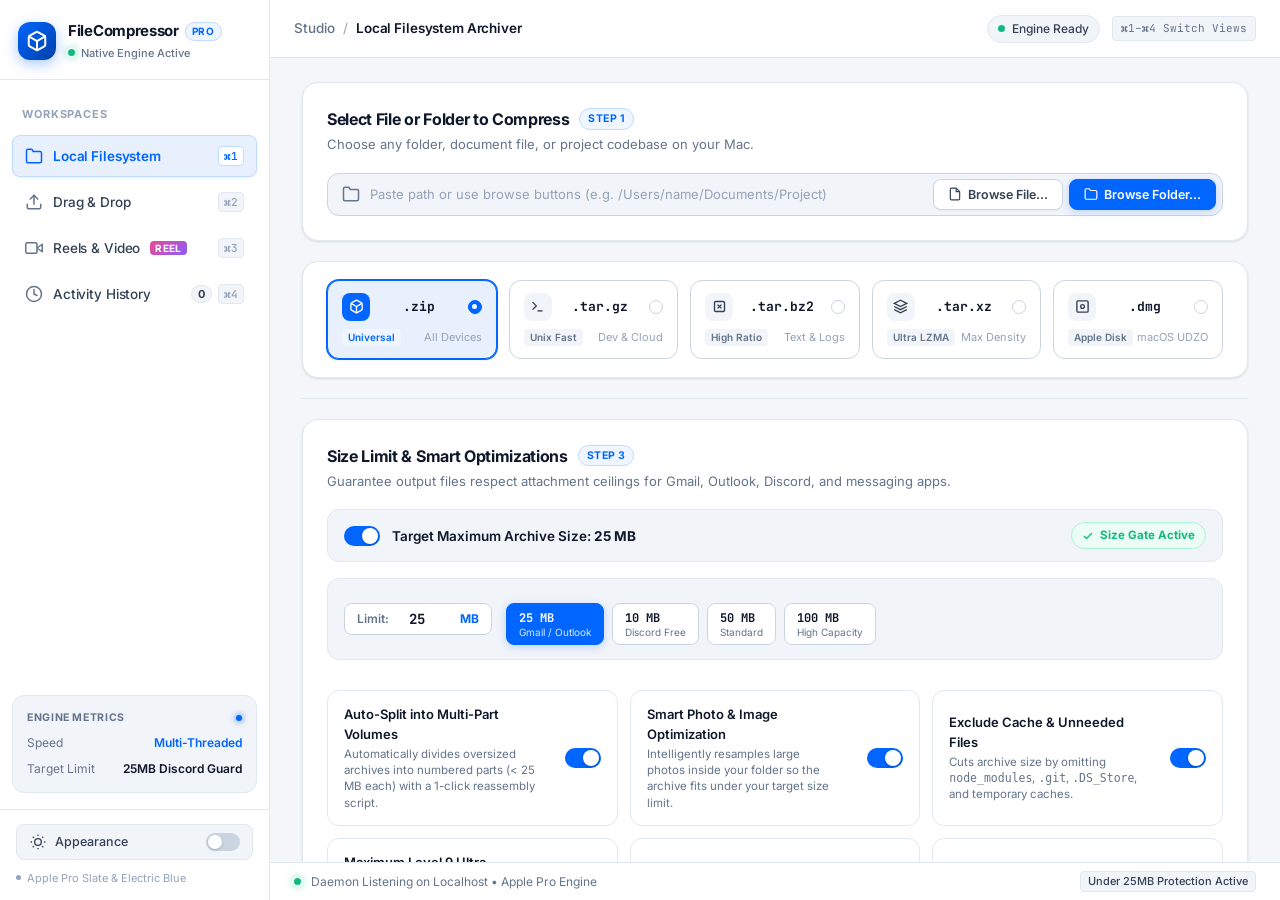
==== commit 6aea555f: "feat: add full-featured frontend web interface and server backend for file compression" ====
--- a/public/index.html
+++ b/public/index.html
@@ -12,120 +12,189 @@
 </head>
 
 <body>
-  <!-- Ambient background depth elements -->
-  <div class="ambient-glow-top" aria-hidden="true"></div>
-  <div class="ambient-glow-bottom" aria-hidden="true"></div>
-
-  <!-- Master App Window Shell -->
-  <div class="app-window">
-
-    <!-- Window Titlebar & Header -->
-    <header class="window-titlebar">
-      <!-- Top Bar: Traffic lights, Branding, Theme & Status -->
-      <div class="titlebar-top-bar">
-        <!-- Simulated macOS Traffic Lights -->
-        <div class="window-controls" aria-hidden="true">
-          <span class="control-dot close" title="Close"></span>
-          <span class="control-dot minimize" title="Minimize"></span>
-          <span class="control-dot expand" title="Expand"></span>
-        </div>
-
-        <!-- App Brand & Status -->
-        <div class="app-brand">
-          <div class="brand-mark">
-            <svg width="20" height="20" viewBox="0 0 24 24" fill="none" stroke="currentColor" stroke-width="2.2"
+  <!-- Master App Layout (Left Sidebar + Main Workstation) -->
+  <div class="app-layout">
+
+    <!-- ======================================================== -->
+    <!-- LEFT NAVIGATION SIDEBAR                                  -->
+    <!-- ======================================================== -->
+    <aside class="app-sidebar" id="app-sidebar">
+      <!-- Brand & Engine Indicator -->
+      <div class="sidebar-header">
+        <div class="brand-block">
+          <div class="brand-icon-shield" title="FileCompressor Studio Engine">
+            <svg width="22" height="22" viewBox="0 0 24 24" fill="none" stroke="currentColor" stroke-width="2.2"
               stroke-linecap="round" stroke-linejoin="round">
-              <path
-                d="M21 16V8a2 2 0 0 0-1-1.73l-7-4a2 2 0 0 0-2 0l-7 4A2 2 0 0 0 3 8v8a2 2 0 0 0 1 1.73l7 4a2 2 0 0 0 2 0l7-4A2 2 0 0 0 21 16z">
-              </path>
+              <path d="M21 16V8a2 2 0 0 0-1-1.73l-7-4a2 2 0 0 0-2 0l-7 4A2 2 0 0 0 3 8v8a2 2 0 0 0 1 1.73l7 4a2 2 0 0 0 2 0l7-4A2 2 0 0 0 21 16z"></path>
               <polyline points="3.27 6.96 12 12.01 20.73 6.96"></polyline>
               <line x1="12" y1="22.08" x2="12" y2="12"></line>
             </svg>
           </div>
-          <div class="brand-text">
-            <div class="brand-title-row">
-              <span class="brand-name">FileCompressor Studio</span>
-              <span class="brand-pill">Pro</span>
-            </div>
-            <span class="brand-meta" id="platform-badge">
+          <div class="brand-info">
+            <div class="brand-title-wrap">
+              <span class="brand-title">FileCompressor</span>
+              <span class="brand-badge-pro">PRO</span>
+            </div>
+            <div class="brand-engine-status" id="platform-badge">
               <span class="status-indicator"></span>
-              Native Engine Active
-            </span>
-          </div>
-        </div>
-
-        <!-- Titlebar Right / Quick Tools -->
-        <div class="titlebar-actions">
-          <button type="button" class="btn-theme-toggle" id="btn-theme-toggle" title="Toggle Light / Dark theme"
-            aria-label="Toggle Theme">
-            <svg class="theme-icon-sun" width="16" height="16" viewBox="0 0 24 24" fill="none" stroke="currentColor"
-              stroke-width="2">
-              <circle cx="12" cy="12" r="5"></circle>
-              <line x1="12" y1="1" x2="12" y2="3"></line>
-              <line x1="12" y1="21" x2="12" y2="23"></line>
-              <line x1="4.22" y1="4.22" x2="5.64" y2="5.64"></line>
-              <line x1="18.36" y1="18.36" x2="19.78" y2="19.78"></line>
-              <line x1="1" y1="12" x2="3" y2="12"></line>
-              <line x1="21" y1="12" x2="23" y2="12"></line>
-              <line x1="4.22" y1="19.78" x2="5.64" y2="18.36"></line>
-              <line x1="18.36" y1="5.64" x2="19.78" y2="4.22"></line>
-            </svg>
-            <svg class="theme-icon-moon" width="16" height="16" viewBox="0 0 24 24" fill="none" stroke="currentColor"
-              stroke-width="2">
-              <path d="M21 12.79A9 9 0 1 1 11.21 3 7 7 0 0 0 21 12.79z"></path>
-            </svg>
-            <span class="theme-label">Theme</span>
-          </button>
-        </div>
+              <span>Native Engine Active</span>
+            </div>
+          </div>
+        </div>
+        <button type="button" class="sidebar-close-btn" id="btn-sidebar-close" aria-label="Close navigation sidebar">
+          <svg width="18" height="18" viewBox="0 0 24 24" fill="none" stroke="currentColor" stroke-width="2">
+            <line x1="18" y1="6" x2="6" y2="18"></line>
+            <line x1="6" y1="6" x2="18" y2="18"></line>
+          </svg>
+        </button>
       </div>
 
-      <!-- Segmented Navigation Shelf -->
-      <div class="titlebar-nav-shelf">
+      <!-- Navigation Links -->
+      <div class="sidebar-nav-container">
+        <div class="nav-section-label">WORKSPACES</div>
         <nav class="nav-tabs" role="tablist" aria-label="Workflow Navigation">
+          <!-- Tab 1 -->
           <button class="tab-btn active" id="tab-local-btn" data-tab="tab-local" role="tab" aria-selected="true">
-            <svg width="17" height="17" viewBox="0 0 24 24" fill="none" stroke="currentColor" stroke-width="2"
-              stroke-linecap="round" stroke-linejoin="round">
-              <path d="M22 19a2 2 0 0 1-2 2H4a2 2 0 0 1-2-2V5a2 2 0 0 1 2-2h5l2 3h9a2 2 0 0 1 2 2z"></path>
-            </svg>
-            <span id="tab-local-label">Local Filesystem</span>
+            <div class="tab-btn-content">
+              <svg class="tab-icon" width="18" height="18" viewBox="0 0 24 24" fill="none" stroke="currentColor" stroke-width="2"
+                stroke-linecap="round" stroke-linejoin="round">
+                <path d="M22 19a2 2 0 0 1-2 2H4a2 2 0 0 1-2-2V5a2 2 0 0 1 2-2h5l2 3h9a2 2 0 0 1 2 2z"></path>
+              </svg>
+              <span id="tab-local-label" class="tab-label">Local Filesystem</span>
+            </div>
             <kbd class="tab-kbd" id="tab-kbd-1">⌘1</kbd>
           </button>
+
+          <!-- Tab 2 -->
           <button class="tab-btn" id="tab-upload-btn" data-tab="tab-upload" role="tab" aria-selected="false">
-            <svg width="17" height="17" viewBox="0 0 24 24" fill="none" stroke="currentColor" stroke-width="2"
-              stroke-linecap="round" stroke-linejoin="round">
-              <path d="M21 15v4a2 2 0 0 1-2 2H5a2 2 0 0 1-2-2v-4"></path>
-              <polyline points="17 8 12 3 7 8"></polyline>
-              <line x1="12" y1="3" x2="12" y2="15"></line>
-            </svg>
-            <span>Drag &amp; Drop</span>
+            <div class="tab-btn-content">
+              <svg class="tab-icon" width="18" height="18" viewBox="0 0 24 24" fill="none" stroke="currentColor" stroke-width="2"
+                stroke-linecap="round" stroke-linejoin="round">
+                <path d="M21 15v4a2 2 0 0 1-2 2H5a2 2 0 0 1-2-2v-4"></path>
+                <polyline points="17 8 12 3 7 8"></polyline>
+                <line x1="12" y1="3" x2="12" y2="15"></line>
+              </svg>
+              <span class="tab-label">Drag &amp; Drop</span>
+            </div>
             <kbd class="tab-kbd" id="tab-kbd-2">⌘2</kbd>
           </button>
+
+          <!-- Tab 3 -->
           <button class="tab-btn" id="tab-video-btn" data-tab="tab-video" role="tab" aria-selected="false">
-            <svg width="17" height="17" viewBox="0 0 24 24" fill="none" stroke="currentColor" stroke-width="2"
-              stroke-linecap="round" stroke-linejoin="round">
-              <polygon points="23 7 16 12 23 17 23 7"></polygon>
-              <rect x="1" y="5" width="15" height="14" rx="2" ry="2"></rect>
-            </svg>
-            <span>Reels &amp; Video</span>
-            <span class="tab-new-badge">Reel</span>
+            <div class="tab-btn-content">
+              <svg class="tab-icon" width="18" height="18" viewBox="0 0 24 24" fill="none" stroke="currentColor" stroke-width="2"
+                stroke-linecap="round" stroke-linejoin="round">
+                <polygon points="23 7 16 12 23 17 23 7"></polygon>
+                <rect x="1" y="5" width="15" height="14" rx="2" ry="2"></rect>
+              </svg>
+              <span class="tab-label">Reels &amp; Video</span>
+              <span class="tab-new-badge">Reel</span>
+            </div>
             <kbd class="tab-kbd" id="tab-kbd-3">⌘3</kbd>
           </button>
+
+          <!-- Tab 4 -->
           <button class="tab-btn" id="tab-history-btn" data-tab="tab-history" role="tab" aria-selected="false">
-            <svg width="17" height="17" viewBox="0 0 24 24" fill="none" stroke="currentColor" stroke-width="2"
-              stroke-linecap="round" stroke-linejoin="round">
-              <circle cx="12" cy="12" r="10"></circle>
-              <polyline points="12 6 12 12 16 14"></polyline>
-            </svg>
-            <span>Activity History</span>
-            <span class="badge-counter" id="history-count">0</span>
-            <kbd class="tab-kbd" id="tab-kbd-4">⌘4</kbd>
+            <div class="tab-btn-content">
+              <svg class="tab-icon" width="18" height="18" viewBox="0 0 24 24" fill="none" stroke="currentColor" stroke-width="2"
+                stroke-linecap="round" stroke-linejoin="round">
+                <circle cx="12" cy="12" r="10"></circle>
+                <polyline points="12 6 12 12 16 14"></polyline>
+              </svg>
+              <span class="tab-label">Activity History</span>
+            </div>
+            <div class="tab-meta-end">
+              <span class="badge-counter" id="history-count">0</span>
+              <kbd class="tab-kbd" id="tab-kbd-4">⌘4</kbd>
+            </div>
           </button>
         </nav>
+
+        <!-- Sidebar Engine Metrics Card -->
+        <div class="sidebar-system-card">
+          <div class="sys-card-header">
+            <span class="sys-card-title">ENGINE METRICS</span>
+            <span class="sys-card-pulse"></span>
+          </div>
+          <div class="sys-card-row">
+            <span class="sys-label">Speed</span>
+            <span class="sys-val text-blue">Multi-Threaded</span>
+          </div>
+          <div class="sys-card-row">
+            <span class="sys-label">Target Limit</span>
+            <span class="sys-val">25MB Discord Guard</span>
+          </div>
+        </div>
       </div>
-    </header>
-
-    <!-- Main Workspace Body -->
-    <div class="window-body">
+
+      <!-- Sidebar Footer (Theme Switcher + Version) -->
+      <div class="sidebar-footer">
+        <button type="button" class="btn-theme-toggle" id="btn-theme-toggle" title="Toggle Light / Dark theme"
+          aria-label="Toggle Theme">
+          <div class="theme-toggle-inner">
+            <div class="theme-icon-slot">
+              <svg class="theme-icon-sun" width="16" height="16" viewBox="0 0 24 24" fill="none" stroke="currentColor" stroke-width="2">
+                <circle cx="12" cy="12" r="5"></circle>
+                <line x1="12" y1="1" x2="12" y2="3"></line>
+                <line x1="12" y1="21" x2="12" y2="23"></line>
+                <line x1="4.22" y1="4.22" x2="5.64" y2="5.64"></line>
+                <line x1="18.36" y1="18.36" x2="19.78" y2="19.78"></line>
+                <line x1="1" y1="12" x2="3" y2="12"></line>
+                <line x1="21" y1="12" x2="23" y2="12"></line>
+                <line x1="4.22" y1="19.78" x2="5.64" y2="18.36"></line>
+                <line x1="18.36" y1="5.64" x2="19.78" y2="4.22"></line>
+              </svg>
+              <svg class="theme-icon-moon" width="16" height="16" viewBox="0 0 24 24" fill="none" stroke="currentColor" stroke-width="2">
+                <path d="M21 12.79A9 9 0 1 1 11.21 3 7 7 0 0 0 21 12.79z"></path>
+              </svg>
+            </div>
+            <span class="theme-label-dynamic">Appearance</span>
+          </div>
+          <div class="theme-toggle-switch">
+            <span class="toggle-slider"></span>
+          </div>
+        </button>
+        <div class="sidebar-engine-foot">
+          <span class="foot-dot"></span>
+          <span class="foot-version">Apple Pro Slate &amp; Electric Blue</span>
+        </div>
+      </div>
+    </aside>
+
+    <!-- ======================================================== -->
+    <!-- RIGHT MAIN WORKSPACE VIEWPORT                            -->
+    <!-- ======================================================== -->
+    <div class="app-main">
+      <!-- Main Topbar Header -->
+      <header class="main-topbar">
+        <div class="topbar-left">
+          <button type="button" class="btn-sidebar-toggle" id="btn-sidebar-toggle" aria-label="Toggle Navigation Sidebar">
+            <svg width="18" height="18" viewBox="0 0 24 24" fill="none" stroke="currentColor" stroke-width="2">
+              <line x1="3" y1="12" x2="21" y2="12"></line>
+              <line x1="3" y1="6" x2="21" y2="6"></line>
+              <line x1="3" y1="18" x2="21" y2="18"></line>
+            </svg>
+          </button>
+          <div class="breadcrumb-trail">
+            <span class="crumb-root">Studio</span>
+            <span class="crumb-separator">/</span>
+            <span class="crumb-current" id="active-view-title">Local Filesystem Archiver</span>
+          </div>
+        </div>
+        <div class="topbar-right">
+          <div class="topbar-pill-status">
+            <span class="live-dot-pulse"></span>
+            <span class="topbar-status-text" id="topbar-status-summary">Engine Ready</span>
+          </div>
+          <div class="topbar-kbd-chip">
+            <span id="statusbar-kbd-help">⌘1–⌘4 Switch Views</span>
+          </div>
+        </div>
+      </header>
+
+      <!-- Scrollable Workspace Canvas -->
+      <div class="main-content-scroll">
+        <div class="content-container">
 
       <!-- ======================================================== -->
       <!-- TAB 1: LOCAL FILESYSTEM ARCHIVER                         -->
@@ -1153,21 +1222,23 @@
         </div>
       </main>
 
-    </div><!-- /.window-body -->
-
-    <!-- Status Bar Footer -->
-    <footer class="window-statusbar">
-      <div class="statusbar-left">
-        <span class="status-indicator"></span>
-        <span class="statusbar-text">Daemon Listening on Localhost • Level 9 Ultra Engine</span>
-      </div>
-      <div class="statusbar-right">
-        <span class="statusbar-tag">Under 25MB Protection Active</span>
-        <span class="statusbar-kbd" id="statusbar-kbd-help">⌘1–⌘4 Switch Views</span>
-      </div>
-    </footer>
-
-  </div><!-- /.app-window -->
+        </div><!-- /.content-container -->
+      </div><!-- /.main-content-scroll -->
+
+      <!-- Status Bar Footer -->
+      <footer class="window-statusbar">
+        <div class="statusbar-left">
+          <span class="status-indicator"></span>
+          <span class="statusbar-text">Daemon Listening on Localhost • Apple Pro Engine</span>
+        </div>
+        <div class="statusbar-right">
+          <span class="statusbar-tag">Under 25MB Protection Active</span>
+        </div>
+      </footer>
+
+    </div><!-- /.app-main -->
+
+  </div><!-- /.app-layout -->
 
   <!-- Toast Notification -->
   <div class="toast" id="app-toast" style="display: none;">
@@ -1179,10 +1250,11 @@
   <script src="https://cdnjs.cloudflare.com/ajax/libs/jszip/3.10.1/jszip.min.js"></script>
   <script src="/static/app.js"></script>
   <script>
-    // Theme toggle initial setup
+    // Theme toggle initial setup & Responsive Sidebar
     (function () {
       const savedTheme = localStorage.getItem('fc_theme') || (window.matchMedia('(prefers-color-scheme: dark)').matches ? 'dark' : 'light');
       document.documentElement.setAttribute('data-theme', savedTheme);
+      
       const themeBtn = document.getElementById('btn-theme-toggle');
       if (themeBtn) {
         themeBtn.addEventListener('click', function () {
@@ -1192,6 +1264,39 @@
           localStorage.setItem('fc_theme', next);
         });
       }
+
+      // Mobile / Compact Sidebar Toggle
+      const sidebarToggleBtn = document.getElementById('btn-sidebar-toggle');
+      const sidebarCloseBtn = document.getElementById('btn-sidebar-close');
+      const sidebar = document.getElementById('app-sidebar');
+      if (sidebarToggleBtn && sidebar) {
+        sidebarToggleBtn.addEventListener('click', function () {
+          sidebar.classList.toggle('open');
+        });
+      }
+      if (sidebarCloseBtn && sidebar) {
+        sidebarCloseBtn.addEventListener('click', function () {
+          sidebar.classList.remove('open');
+        });
+      }
+
+      // Sync active view breadcrumb with tabs
+      const viewTitle = document.getElementById('active-view-title');
+      const tabNames = {
+        'tab-local': 'Local Filesystem Archiver',
+        'tab-upload': 'Drag & Drop Cloud Archiver',
+        'tab-video': 'Reels & Video Media Downloader',
+        'tab-history': 'Activity History & Session Logs'
+      };
+      document.querySelectorAll('.tab-btn').forEach(btn => {
+        btn.addEventListener('click', function () {
+          const tabId = btn.getAttribute('data-tab');
+          if (viewTitle && tabNames[tabId]) {
+            viewTitle.textContent = tabNames[tabId];
+          }
+          if (sidebar) sidebar.classList.remove('open');
+        });
+      });
     })();
   </script>
 </body>
--- a/static/style.css
+++ b/static/style.css
@@ -1,604 +1,840 @@
-/* 
-  FileCompressor Studio — Professional Editorial Design System
-  Palette:
-    - #EFEAE1: Warm Bone / Alabaster Paper
-    - #2F2A22: Deep Umber Charcoal (Ink / Dark Canvas)
-    - #5C6B4A: Moss Olive Forest (Primary Brand & Accent)
-    - #C08457: Warm Ochre Leather / Caramel Tan (Secondary Accent)
-  Characteristics:
-    - Pure solid surfaces (Zero gradients)
-    - Crisp architectural shadows (Zero glowing colors)
-    - Authentic tactile grainy paper background texture
-*/
-
-:root {
-  /* Surface Tokens (Warm Bone #EFEAE1 Studio) */
-  --bg-canvas: #EFEAE1;
-  --bg-window: #FFFFFF;
-  --bg-subtle: #F6F3EC;
-  --bg-elevated: #FFFFFF;
-  --bg-inset: #E7E1D6;
-  --bg-selected: #E8EBE3;
-  --bg-nav: #E4DDD1;
-  --bg-overlay: rgba(47, 42, 34, 0.05);
-
-  /* Border Tokens */
-  --border-subtle: #DDD6C8;
-  --border-card: #CEC4B2;
-  --border-input: #C4B9A5;
-  --border-hover: #5C6B4A;
-  --border-focus: #5C6B4A;
-  --border-selected: #5C6B4A;
-
-  /* Typography Colors (Deep Umber #2F2A22 Hierarchy) */
-  --text-primary: #2F2A22;
-  --text-secondary: #4E473D;
-  --text-muted: #787063;
-  --text-dim: #A39B8F;
-  --text-inverted: #EFEAE1;
-
-  /* Accent: Primary Moss Olive (#5C6B4A) */
-  --primary: #5C6B4A;
-  --primary-hover: #4D5A3E;
-  --primary-active: #3E4932;
-  --primary-light: #EDF1E8;
-  --primary-border: #8E9F7A;
-  --primary-ring: rgba(92, 107, 74, 0.25);
-
-  /* Accent: Secondary Ochre Leather (#C08457) */
-  --accent-caramel: #C08457;
-  --accent-caramel-hover: #A87146;
-  --accent-caramel-light: #F8F2EB;
-  --accent-caramel-border: #D8A681;
-
-  /* Accent: Deep Umber Charcoal (#2F2A22) */
-  --accent-dark: #2F2A22;
-  --accent-dark-light: #DDD7CD;
-
-  /* Semantic State Colors (Muted & Solid) */
-  --accent-emerald: #5C6B4A;
-  --accent-emerald-light: #EDF1E8;
-  --accent-emerald-border: #8E9F7A;
-
-  --accent-amber: #C08457;
-  --accent-amber-light: #F8F2EB;
-  --accent-amber-border: #D8A681;
-
-  --accent-purple: #745C66;
-  --accent-purple-light: #F0EBED;
-  --accent-purple-border: #B79FA9;
-
-  --accent-rose: #A34839;
-  --accent-rose-light: #FAECE9;
-  --accent-rose-border: #D88E81;
-
-  --accent-ig: #8E4A5C;
-  --accent-ig-light: #F9ECF0;
-  --accent-ig-border: #D295A4;
-
-  --error-bg: #F9ECEC;
-  --error-border: #D68F8F;
-  --error-text: #8C2F2F;
-
-  /* Font Stacks */
-  --font-system: -apple-system, BlinkMacSystemFont, "SF Pro Display", "SF Pro Text", "Segoe UI", Roboto, Helvetica, Arial, sans-serif;
-  --font-mono: "SF Mono", ui-monospace, "JetBrains Mono", Menlo, Consolas, Monaco, monospace;
-
-  /* Crisp Architectural Shadows (Solid & Zero Glow) */
-  --shadow-window: 0 4px 20px rgba(47, 42, 34, 0.08), 0 1px 3px rgba(47, 42, 34, 0.05);
-  --shadow-card: 0 1px 3px rgba(47, 42, 34, 0.05);
-  --shadow-card-hover: 0 4px 12px rgba(47, 42, 34, 0.08);
-  --shadow-inset: inset 0 1px 2px rgba(47, 42, 34, 0.06);
-
-  /* Radius */
-  --radius-window: 16px;
-  --radius-card: 12px;
-  --radius-input: 9px;
-  --radius-pill: 9999px;
+/* ==========================================================================
+   FileCompressor Studio — Apple Pro Slate & Electric Blue Design System
+   Architecture: Modern Left Sidebar + Workspace Content Canvas
+   Theme: Slate Titanium + High-Contrast Electric Blue Accents
+   ========================================================================== */
+
+@import url('https://fonts.googleapis.com/css2?family=Inter:wght@300;400;500;600;700;800&family=JetBrains+Mono:wght@400;500;600&display=swap');
+
+/* --------------------------------------------------------------------------
+   CSS Custom Properties & Color Tokens
+   -------------------------------------------------------------------------- */
+:root,
+[data-theme="light"] {
+  /* Core Geometry */
+  --sidebar-width: 270px;
+  --topbar-height: 58px;
+  --statusbar-height: 38px;
+  --radius-xs: 4px;
+  --radius-sm: 8px;
+  --radius-md: 12px;
+  --radius-lg: 16px;
+  --radius-xl: 20px;
+  --radius-full: 9999px;
+
+  /* Typography */
+  --font-sans: 'Inter', -apple-system, BlinkMacSystemFont, "Segoe UI", Roboto, "Helvetica Neue", sans-serif;
+  --font-mono: 'JetBrains Mono', SFMono-Regular, Menlo, Monaco, Consolas, monospace;
+
+  /* Surfaces & Canvas (Apple Pro Light Titanium) */
+  --bg-canvas: #F4F6F9;
+  --bg-sidebar: #FFFFFF;
+  --bg-topbar: rgba(255, 255, 255, 0.85);
+  --bg-surface: #FFFFFF;
+  --bg-surface-elevated: #FFFFFF;
+  --bg-subtle: #F1F4F9;
+  --bg-inset: #EAEFF6;
+  --bg-hover: #F0F4FA;
+  --bg-active: #E8F0FE;
+
+  /* Borders & Dividers */
+  --border-subtle: #E2E8F0;
+  --border-card: #CBD5E1;
+  --border-input: #CBD5E1;
+  --border-hover: #94A3B8;
+  --border-focus: #0066FF;
+
+  /* Typography Colors (Slate Hierarchy) */
+  --text-primary: #0F172A;
+  --text-secondary: #334155;
+  --text-muted: #64748B;
+  --text-dim: #94A3B8;
+  --text-inverted: #FFFFFF;
+
+  /* Primary Brand: Electric Blue */
+  --primary: #0066FF;
+  --primary-hover: #0052CC;
+  --primary-active: #004099;
+  --primary-light: #EFF6FF;
+  --primary-border: #BFDBFE;
+  --primary-glow: rgba(0, 102, 255, 0.22);
+  --primary-ring: rgba(0, 102, 255, 0.2);
+
+  /* Secondary Accents */
+  --accent-cyan: #0284C7;
+  --accent-cyan-light: #F0F9FF;
+  --accent-emerald: #10B981;
+  --accent-emerald-light: #ECFDF5;
+  --accent-emerald-border: #A7F3D0;
+  --accent-amber: #D97706;
+  --accent-amber-light: #FFFBEB;
+  --accent-amber-border: #FDE68A;
+  --accent-rose: #E11D48;
+  --accent-rose-light: #FFF1F2;
+  --accent-rose-border: #FECDD3;
+
+  /* Shadows (Crisp Diffuse Titanium Depth) */
+  --shadow-xs: 0 1px 2px rgba(15, 23, 42, 0.04);
+  --shadow-sm: 0 1px 3px rgba(15, 23, 42, 0.08), 0 1px 2px rgba(15, 23, 42, 0.04);
+  --shadow-md: 0 4px 14px -2px rgba(15, 23, 42, 0.08), 0 2px 6px -1px rgba(15, 23, 42, 0.04);
+  --shadow-lg: 0 14px 30px -4px rgba(15, 23, 42, 0.1), 0 4px 10px -2px rgba(15, 23, 42, 0.04);
+  --shadow-primary: 0 8px 24px -4px rgba(0, 102, 255, 0.28);
 
   /* Transitions */
-  --transition-fast: 0.14s ease-out;
-  --transition-smooth: 0.22s ease-out;
-}
-
-/* ========================================================== */
-/* DARK MODE (DEEP UMBER CHARCOAL #2F2A22 THEME)              */
-/* ========================================================== */
+  --ease-spring: cubic-bezier(0.16, 1, 0.3, 1);
+  --transition-fast: 0.15s ease;
+  --transition-normal: 0.22s var(--ease-spring);
+}
+
 [data-theme="dark"] {
-  --bg-canvas: #231F19;
-  --bg-window: #2F2A22;
-  --bg-subtle: #27221C;
-  --bg-elevated: #3A342B;
-  --bg-inset: #1C1813;
-  --bg-selected: #3E382E;
-  --bg-nav: #231F19;
-  --bg-overlay: rgba(239, 234, 225, 0.04);
-
-  --border-subtle: #443D32;
-  --border-card: #524A3D;
-  --border-input: #5F5647;
-  --border-hover: #7E8F6A;
-  --border-focus: #7E8F6A;
-  --border-selected: #7E8F6A;
-
-  --text-primary: #EFEAE1;
-  --text-secondary: #D7D0C3;
-  --text-muted: #A39B8F;
-  --text-dim: #70685C;
-  --text-inverted: #2F2A22;
-
-  --primary: #788A64;
-  --primary-hover: #8A9D74;
-  --primary-active: #677855;
-  --primary-light: #343C2C;
-  --primary-border: #5C6B4A;
-  --primary-ring: rgba(120, 138, 100, 0.3);
-
-  --accent-caramel: #D49667;
-  --accent-caramel-hover: #E2A77A;
-  --accent-caramel-light: #413022;
-  --accent-caramel-border: #C08457;
-
-  --accent-dark: #EFEAE1;
-  --accent-dark-light: #3E382E;
-
-  --accent-emerald: #788A64;
-  --accent-emerald-light: #343C2C;
-  --accent-emerald-border: #5C6B4A;
-
-  --accent-amber: #D49667;
-  --accent-amber-light: #413022;
-  --accent-amber-border: #C08457;
-
-  --accent-purple: #B79FA9;
-  --accent-purple-light: #3C2E35;
-  --accent-purple-border: #745C66;
-
-  --accent-rose: #D88E81;
-  --accent-rose-light: #462B26;
-  --accent-rose-border: #A34839;
-
-  --accent-ig: #D295A4;
-  --accent-ig-light: #442730;
-  --accent-ig-border: #8E4A5C;
-
-  --error-bg: #401E1E;
-  --error-border: #6B3434;
-  --error-text: #F3B3B3;
-
-  --shadow-window: 0 8px 30px rgba(0, 0, 0, 0.45), 0 2px 6px rgba(0, 0, 0, 0.3);
-  --shadow-card: 0 1px 3px rgba(0, 0, 0, 0.25);
-  --shadow-card-hover: 0 4px 14px rgba(0, 0, 0, 0.35);
-  --shadow-inset: inset 0 1px 2px rgba(0, 0, 0, 0.3);
-}
-
-/* Base Reset & Smooth Typography */
-*,
-*::before,
-*::after {
+  /* Surfaces & Canvas (Obsidian Space Titanium) */
+  --bg-canvas: #090D16;
+  --bg-sidebar: #0D1220;
+  --bg-topbar: rgba(13, 18, 32, 0.85);
+  --bg-surface: #121828;
+  --bg-surface-elevated: #182034;
+  --bg-subtle: #161D2F;
+  --bg-inset: #090E1A;
+  --bg-hover: #1A2338;
+  --bg-active: rgba(47, 129, 247, 0.16);
+
+  /* Borders & Dividers */
+  --border-subtle: rgba(255, 255, 255, 0.08);
+  --border-card: rgba(255, 255, 255, 0.12);
+  --border-input: rgba(255, 255, 255, 0.14);
+  --border-hover: rgba(255, 255, 255, 0.24);
+  --border-focus: #388BFD;
+
+  /* Typography Colors */
+  --text-primary: #F8FAFC;
+  --text-secondary: #CBD5E1;
+  --text-muted: #94A3B8;
+  --text-dim: #64748B;
+  --text-inverted: #090D16;
+
+  /* Primary Brand: Neon Electric Blue */
+  --primary: #388BFD;
+  --primary-hover: #58A6FF;
+  --primary-active: #1F6FEB;
+  --primary-light: rgba(56, 139, 253, 0.14);
+  --primary-border: rgba(56, 139, 253, 0.4);
+  --primary-glow: rgba(56, 139, 253, 0.35);
+  --primary-ring: rgba(56, 139, 253, 0.3);
+
+  /* Secondary Accents */
+  --accent-cyan: #38BDF8;
+  --accent-cyan-light: rgba(56, 189, 248, 0.14);
+  --accent-emerald: #34D399;
+  --accent-emerald-light: rgba(52, 211, 153, 0.14);
+  --accent-emerald-border: rgba(52, 211, 153, 0.35);
+  --accent-amber: #FBBF24;
+  --accent-amber-light: rgba(251, 191, 36, 0.14);
+  --accent-amber-border: rgba(251, 191, 36, 0.35);
+  --accent-rose: #FB7185;
+  --accent-rose-light: rgba(251, 113, 133, 0.14);
+  --accent-rose-border: rgba(251, 113, 133, 0.35);
+
+  /* Shadows */
+  --shadow-xs: 0 1px 2px rgba(0, 0, 0, 0.4);
+  --shadow-sm: 0 2px 4px rgba(0, 0, 0, 0.5);
+  --shadow-md: 0 6px 18px rgba(0, 0, 0, 0.6);
+  --shadow-lg: 0 18px 40px rgba(0, 0, 0, 0.75);
+  --shadow-primary: 0 8px 30px rgba(56, 139, 253, 0.32);
+}
+
+/* --------------------------------------------------------------------------
+   Reset & Base Styles
+   -------------------------------------------------------------------------- */
+*, *::before, *::after {
   box-sizing: border-box;
   margin: 0;
   padding: 0;
 }
 
-html {
-  font-size: 16px;
-}
-
-body {
-  font-family: var(--font-system);
+html, body {
+  width: 100%;
+  height: 100%;
+  overflow: hidden;
+  font-family: var(--font-sans);
   background-color: var(--bg-canvas);
-  /* Pure SVG Grainy Noise Texture (Zero gradients) */
-  background-image: url("data:image/svg+xml,%3Csvg viewBox='0 0 200 200' xmlns='http://www.w3.org/2000/svg'%3E%3Cfilter id='noiseFilter'%3E%3CfeTurbulence type='fractalNoise' baseFrequency='0.8' numOctaves='3' stitchTiles='stitch'/%3E%3CfeColorMatrix type='matrix' values='0 0 0 0 0.18 0 0 0 0 0.16 0 0 0 0 0.13 0 0 0 0.05 0'/%3E%3C/filter%3E%3Crect width='100%25' height='100%25' filter='url(%23noiseFilter)'/%3E%3C/svg%3E");
-  background-repeat: repeat;
-  background-size: 180px 180px;
-  color: var(--text-primary);
-  line-height: 1.55;
-  min-height: 100vh;
+  color: var(--text-primary);
+  font-size: 14px;
+  line-height: 1.5;
   -webkit-font-smoothing: antialiased;
   -moz-osx-font-smoothing: grayscale;
-  padding: 24px 20px 60px;
+}
+
+button, input, select, textarea {
+  font-family: inherit;
+  font-size: inherit;
+  color: inherit;
+}
+
+a {
+  color: var(--primary);
+  text-decoration: none;
+}
+
+/* --------------------------------------------------------------------------
+   Master App Layout: Left Sidebar + Main Workstation
+   -------------------------------------------------------------------------- */
+.app-window,
+.app-layout {
+  display: flex;
+  width: 100vw;
+  height: 100vh;
+  overflow: hidden;
   position: relative;
-  overflow-x: hidden;
-  transition: background-color var(--transition-smooth), color var(--transition-smooth);
-}
-
-[data-theme="dark"] body {
-  background-image: url("data:image/svg+xml,%3Csvg viewBox='0 0 200 200' xmlns='http://www.w3.org/2000/svg'%3E%3Cfilter id='noiseFilterDark'%3E%3CfeTurbulence type='fractalNoise' baseFrequency='0.8' numOctaves='3' stitchTiles='stitch'/%3E%3CfeColorMatrix type='matrix' values='1 0 0 0 0.94 0 1 0 0 0.92 0 0 1 0 0.88 0 0 0 0.04 0'/%3E%3C/filter%3E%3Crect width='100%25' height='100%25' filter='url(%23noiseFilterDark)'/%3E%3C/svg%3E");
-}
-
-/* Neutralize & Hide Any Previous Ambient Glow Discs (Strictly No Glowing) */
-.ambient-glow-top,
-.ambient-glow-bottom,
-.glass-orb,
-.glass-disc-1,
-.glass-disc-2,
-.glass-disc-3 {
-  display: none !important;
-}
-
-/* Master App Window Shell (Solid, Crisp & Architectural) */
-.app-window {
-  max-width: 1060px;
-  margin: 16px auto 48px;
-  background-color: var(--bg-window);
-  border: 1px solid var(--border-card);
-  border-radius: var(--radius-window);
-  box-shadow: var(--shadow-window);
+  background: var(--bg-canvas);
+}
+
+/* --------------------------------------------------------------------------
+   LEFT SIDEBAR COMPONENT
+   -------------------------------------------------------------------------- */
+.app-sidebar {
+  width: var(--sidebar-width);
+  height: 100%;
+  background: var(--bg-sidebar);
+  border-right: 1px solid var(--border-subtle);
+  display: flex;
+  flex-direction: column;
+  flex-shrink: 0;
+  z-index: 50;
   position: relative;
-  z-index: 1;
-  overflow: hidden;
-  display: flex;
-  flex-direction: column;
-}
-
-/* Window Titlebar Header */
-.window-titlebar {
-  display: flex;
-  flex-direction: column;
-  background-color: var(--bg-window);
-  position: sticky;
-  top: 0;
-  z-index: 30;
-}
-
-/* Top Bar: Traffic lights, Branding, Theme & Status */
-.titlebar-top-bar {
+  transition: transform var(--transition-normal), width var(--transition-normal);
+}
+
+/* Sidebar Top Branding */
+.sidebar-header {
+  padding: 20px 18px 18px 18px;
+  border-bottom: 1px solid var(--border-subtle);
   display: flex;
   align-items: center;
   justify-content: space-between;
-  padding: 16px 28px;
-  border-bottom: 1px solid var(--border-subtle);
-  gap: 18px;
-}
-
-/* macOS Window Controls */
-.window-controls {
-  display: flex;
-  align-items: center;
-  gap: 8px;
-  width: auto;
-  margin-right: 6px;
-  flex-shrink: 0;
-}
-
-.control-dot {
-  width: 12px;
-  height: 12px;
-  border-radius: 50%;
-  display: inline-block;
-  position: relative;
-  transition: opacity var(--transition-fast);
-}
-
-.control-dot.close {
-  background-color: #D45D55;
-  border: 1px solid #B84740;
-}
-
-.control-dot.minimize {
-  background-color: #E0A345;
-  border: 1px solid #C48729;
-}
-
-.control-dot.expand {
-  background-color: #5C8E4A;
-  border: 1px solid #487337;
-}
-
-.window-controls:hover .control-dot {
-  opacity: 0.85;
-}
-
-/* App Branding (Shifted Left) */
-.app-brand {
-  display: flex;
-  align-items: center;
-  gap: 14px;
-  margin-right: auto;
-}
-
-.brand-mark {
+}
+
+.brand-block {
+  display: flex;
+  align-items: center;
+  gap: 12px;
+  text-decoration: none;
+}
+
+.brand-icon-shield {
   width: 38px;
   height: 38px;
-  border-radius: 9px;
-  background-color: var(--primary);
+  border-radius: var(--radius-md);
+  background: linear-gradient(135deg, var(--primary) 0%, #0040A8 100%);
   color: #FFFFFF;
   display: flex;
   align-items: center;
   justify-content: center;
+  box-shadow: 0 4px 14px rgba(0, 102, 255, 0.35);
   flex-shrink: 0;
-  border: 1px solid rgba(0, 0, 0, 0.1);
-}
-
-.brand-text {
+}
+
+[data-theme="dark"] .brand-icon-shield {
+  background: linear-gradient(135deg, #388BFD 0%, #1F6FEB 100%);
+  box-shadow: 0 4px 16px rgba(56, 139, 253, 0.45);
+}
+
+.brand-info {
   display: flex;
   flex-direction: column;
   gap: 2px;
 }
 
-.brand-title-row {
-  display: flex;
-  align-items: center;
-  gap: 8px;
-}
-
-.brand-name {
-  font-size: 16.5px;
-  font-weight: 700;
-  color: var(--text-primary);
-  letter-spacing: -0.015em;
-}
-
-.brand-pill {
+.brand-title-wrap {
+  display: flex;
+  align-items: center;
+  gap: 6px;
+}
+
+.brand-title {
+  font-weight: 700;
+  font-size: 15px;
+  letter-spacing: -0.02em;
+  color: var(--text-primary);
+}
+
+.brand-badge-pro {
+  font-size: 10px;
+  font-weight: 700;
+  letter-spacing: 0.06em;
+  text-transform: uppercase;
+  padding: 1px 6px;
+  border-radius: var(--radius-full);
+  background: var(--primary-light);
+  color: var(--primary);
+  border: 1px solid var(--primary-border);
+}
+
+.brand-engine-status {
+  display: flex;
+  align-items: center;
+  gap: 6px;
   font-size: 11px;
-  font-weight: 700;
-  text-transform: uppercase;
-  padding: 2px 7px;
-  border-radius: 4px;
-  background-color: var(--accent-caramel);
-  color: #FFFFFF;
-  letter-spacing: 0.04em;
-}
-
-.brand-meta {
-  font-size: 12.5px;
+  font-weight: 500;
   color: var(--text-muted);
-  display: flex;
-  align-items: center;
-  gap: 7px;
 }
 
 .status-indicator {
   width: 7px;
   height: 7px;
   border-radius: 50%;
-  background-color: var(--primary);
-  flex-shrink: 0;
-}
-
-/* Titlebar Actions (Right Side) */
-.titlebar-actions {
-  display: flex;
-  align-items: center;
-  gap: 12px;
-}
-
-.btn-theme-toggle {
-  display: inline-flex;
-  align-items: center;
-  gap: 7px;
-  padding: 6px 14px;
-  border-radius: 8px;
-  border: 1px solid var(--border-subtle);
-  background-color: var(--bg-subtle);
+  background: var(--accent-emerald);
+  box-shadow: 0 0 0 2px var(--accent-emerald-light), 0 0 8px var(--accent-emerald);
+  display: inline-block;
+}
+
+.status-indicator.cloud-pulse {
+  background: var(--primary);
+  box-shadow: 0 0 0 2px var(--primary-light), 0 0 8px var(--primary);
+}
+
+.sidebar-close-btn {
+  display: none;
+  background: transparent;
+  border: none;
+  color: var(--text-muted);
+  cursor: pointer;
+  padding: 4px;
+}
+
+/* Sidebar Navigation Items */
+.sidebar-nav-container {
+  flex: 1;
+  overflow-y: auto;
+  padding: 16px 12px;
+  display: flex;
+  flex-direction: column;
+  gap: 6px;
+}
+
+.nav-section-label {
+  font-size: 11px;
+  font-weight: 700;
+  letter-spacing: 0.08em;
+  text-transform: uppercase;
+  color: var(--text-dim);
+  padding: 6px 10px;
+  margin-top: 4px;
+}
+
+.nav-tabs {
+  display: flex;
+  flex-direction: column;
+  gap: 4px;
+}
+
+.tab-btn {
+  display: flex;
+  align-items: center;
+  justify-content: space-between;
+  width: 100%;
+  padding: 10px 12px;
+  border-radius: var(--radius-sm);
+  background: transparent;
+  border: 1px solid transparent;
   color: var(--text-secondary);
-  font-size: 13px;
-  font-weight: 600;
+  font-weight: 500;
+  font-size: 13.5px;
   cursor: pointer;
   transition: all var(--transition-fast);
-}
-
-.btn-theme-toggle:hover {
-  background-color: var(--bg-inset);
-  color: var(--text-primary);
-  border-color: var(--border-hover);
-}
-
-.theme-label {
-  font-size: 12.5px;
-}
-
-[data-theme="dark"] .theme-icon-sun {
-  display: block;
-}
-
-[data-theme="dark"] .theme-icon-moon {
-  display: none;
-}
-
-[data-theme="light"] .theme-icon-sun {
-  display: none;
-}
-
-[data-theme="light"] .theme-icon-moon {
-  display: block;
-}
-
-/* Segmented Navigation Shelf (Editorial & Tactile) */
-.titlebar-nav-shelf {
-  display: flex;
-  align-items: center;
-  justify-content: flex-start;
-  padding: 12px 28px;
-  background-color: var(--bg-subtle);
-  border-bottom: 1px solid var(--border-subtle);
-}
-
-.nav-tabs {
-  display: inline-flex;
-  align-items: center;
-  gap: 4px;
-  padding: 4px;
-  background-color: var(--bg-nav);
-  border-radius: var(--radius-pill);
+  text-align: left;
+  user-select: none;
+}
+
+.tab-btn:hover {
+  background: var(--bg-hover);
+  color: var(--text-primary);
+}
+
+.tab-btn.active {
+  background: var(--bg-active);
+  color: var(--primary);
+  font-weight: 600;
+  border-color: var(--primary-border);
+  box-shadow: 0 1px 3px rgba(0, 102, 255, 0.08);
+}
+
+.tab-btn-content {
+  display: flex;
+  align-items: center;
+  gap: 10px;
+}
+
+.tab-icon {
+  width: 18px;
+  height: 18px;
+  flex-shrink: 0;
+  color: var(--text-muted);
+  transition: color var(--transition-fast);
+}
+
+.tab-btn.active .tab-icon {
+  color: var(--primary);
+}
+
+.tab-label {
+  letter-spacing: -0.01em;
+}
+
+.tab-meta-end {
+  display: flex;
+  align-items: center;
+  gap: 6px;
+}
+
+.tab-new-badge {
+  font-size: 10px;
+  font-weight: 700;
+  padding: 1px 5px;
+  border-radius: var(--radius-xs);
+  background: linear-gradient(135deg, #EC4899 0%, #8B5CF6 100%);
+  color: #FFFFFF;
+  letter-spacing: 0.04em;
+  text-transform: uppercase;
+}
+
+.badge-counter {
+  font-size: 11px;
+  font-weight: 700;
+  padding: 1px 6px;
+  border-radius: var(--radius-full);
+  background: var(--bg-subtle);
+  color: var(--text-secondary);
   border: 1px solid var(--border-subtle);
 }
 
-.tab-btn {
-  display: inline-flex;
-  align-items: center;
-  gap: 8px;
-  padding: 8px 18px;
-  border-radius: var(--radius-pill);
-  border: none;
-  background: transparent;
-  color: var(--text-muted);
-  font-size: 13.5px;
-  font-weight: 600;
-  cursor: pointer;
-  transition: all var(--transition-fast);
-  white-space: nowrap;
-}
-
-.tab-btn:hover {
-  color: var(--text-primary);
-}
-
-.tab-btn.active {
-  background-color: var(--bg-window);
-  color: var(--text-primary);
-  font-weight: 700;
-  box-shadow: 0 1px 3px rgba(47, 42, 34, 0.08);
+.tab-btn.active .badge-counter {
+  background: var(--primary);
+  color: #FFFFFF;
+  border-color: var(--primary);
 }
 
 .tab-kbd {
   font-family: var(--font-mono);
   font-size: 11px;
+  font-weight: 500;
+  color: var(--text-dim);
+  background: var(--bg-subtle);
+  border: 1px solid var(--border-subtle);
+  padding: 2px 5px;
+  border-radius: var(--radius-xs);
+}
+
+.tab-btn.active .tab-kbd {
+  color: var(--primary);
+  border-color: var(--primary-border);
+  background: var(--bg-surface);
+}
+
+/* Sidebar Storage / Quick Card */
+.sidebar-system-card {
+  margin-top: auto;
+  padding: 14px;
+  background: var(--bg-subtle);
+  border: 1px solid var(--border-subtle);
+  border-radius: var(--radius-md);
+  display: flex;
+  flex-direction: column;
+  gap: 8px;
+}
+
+.sys-card-header {
+  display: flex;
+  align-items: center;
+  justify-content: space-between;
+}
+
+.sys-card-title {
+  font-size: 10.5px;
+  font-weight: 700;
+  letter-spacing: 0.06em;
+  text-transform: uppercase;
+  color: var(--text-muted);
+}
+
+.sys-card-pulse {
+  width: 6px;
+  height: 6px;
+  border-radius: 50%;
+  background: var(--primary);
+  box-shadow: 0 0 6px var(--primary);
+}
+
+.sys-card-row {
+  display: flex;
+  align-items: center;
+  justify-content: space-between;
+  font-size: 12px;
+}
+
+.sys-label {
+  color: var(--text-muted);
+}
+
+.sys-val {
   font-weight: 600;
-  padding: 2px 6px;
-  border-radius: 4px;
-  background-color: var(--bg-inset);
+  color: var(--text-primary);
+}
+
+.sys-val.text-blue {
+  color: var(--primary);
+}
+
+/* Sidebar Bottom Footer */
+.sidebar-footer {
+  padding: 14px 16px;
+  border-top: 1px solid var(--border-subtle);
+  display: flex;
+  flex-direction: column;
+  gap: 10px;
+  background: var(--bg-sidebar);
+}
+
+.btn-theme-toggle {
+  width: 100%;
+  display: flex;
+  align-items: center;
+  justify-content: space-between;
+  padding: 8px 12px;
+  border-radius: var(--radius-sm);
+  background: var(--bg-subtle);
+  border: 1px solid var(--border-subtle);
+  cursor: pointer;
+  color: var(--text-secondary);
+  transition: all var(--transition-fast);
+}
+
+.btn-theme-toggle:hover {
+  background: var(--bg-hover);
+  border-color: var(--border-hover);
+  color: var(--text-primary);
+}
+
+.theme-toggle-inner {
+  display: flex;
+  align-items: center;
+  gap: 8px;
+}
+
+.theme-icon-slot {
+  width: 18px;
+  height: 18px;
+  position: relative;
+  display: flex;
+  align-items: center;
+  justify-content: center;
+}
+
+.theme-icon-sun {
+  display: block;
+}
+
+.theme-icon-moon {
+  display: none;
+}
+
+[data-theme="dark"] .theme-icon-sun {
+  display: none;
+}
+
+[data-theme="dark"] .theme-icon-moon {
+  display: block;
+  color: #388BFD;
+}
+
+.theme-label-dynamic {
+  font-size: 12.5px;
+  font-weight: 500;
+}
+
+.theme-toggle-switch {
+  width: 34px;
+  height: 18px;
+  border-radius: var(--radius-full);
+  background: var(--border-card);
+  position: relative;
+  padding: 2px;
+  transition: background var(--transition-fast);
+}
+
+.toggle-slider {
+  width: 14px;
+  height: 14px;
+  border-radius: 50%;
+  background: #FFFFFF;
+  display: block;
+  box-shadow: 0 1px 3px rgba(0, 0, 0, 0.2);
+  transition: transform var(--transition-normal);
+}
+
+[data-theme="dark"] .theme-toggle-switch {
+  background: var(--primary);
+}
+
+[data-theme="dark"] .toggle-slider {
+  transform: translateX(16px);
+}
+
+.sidebar-engine-foot {
+  display: flex;
+  align-items: center;
+  gap: 6px;
+  font-size: 11px;
+  color: var(--text-dim);
+}
+
+.foot-dot {
+  width: 5px;
+  height: 5px;
+  border-radius: 50%;
+  background: var(--text-dim);
+}
+
+/* --------------------------------------------------------------------------
+   MAIN VIEWPORT & WORKSPACE CONTAINER
+   -------------------------------------------------------------------------- */
+.app-main {
+  flex: 1;
+  display: flex;
+  flex-direction: column;
+  height: 100%;
+  overflow: hidden;
+  position: relative;
+  background: var(--bg-canvas);
+}
+
+/* Modern Top Bar */
+.main-topbar {
+  height: var(--topbar-height);
+  background: var(--bg-topbar);
+  backdrop-filter: blur(12px);
+  -webkit-backdrop-filter: blur(12px);
+  border-bottom: 1px solid var(--border-subtle);
+  display: flex;
+  align-items: center;
+  justify-content: space-between;
+  padding: 0 24px;
+  flex-shrink: 0;
+  z-index: 40;
+}
+
+.topbar-left {
+  display: flex;
+  align-items: center;
+  gap: 14px;
+}
+
+.btn-sidebar-toggle {
+  display: none;
+  background: transparent;
+  border: 1px solid var(--border-subtle);
+  color: var(--text-secondary);
+  padding: 6px;
+  border-radius: var(--radius-sm);
+  cursor: pointer;
+}
+
+.breadcrumb-trail {
+  display: flex;
+  align-items: center;
+  gap: 8px;
+  font-size: 13.5px;
+}
+
+.crumb-root {
   color: var(--text-muted);
-}
-
-.tab-new-badge {
-  font-size: 10px;
-  font-weight: 700;
-  padding: 2px 6px;
-  border-radius: 4px;
-  background-color: var(--accent-caramel);
-  color: #FFFFFF;
-  letter-spacing: 0.02em;
-}
-
-.badge-counter {
+  font-weight: 500;
+}
+
+.crumb-separator {
+  color: var(--text-dim);
+}
+
+.crumb-current {
+  color: var(--text-primary);
+  font-weight: 600;
+  letter-spacing: -0.01em;
+}
+
+.topbar-right {
+  display: flex;
+  align-items: center;
+  gap: 12px;
+}
+
+.topbar-pill-status {
+  display: flex;
+  align-items: center;
+  gap: 7px;
+  padding: 4px 10px;
+  border-radius: var(--radius-full);
+  background: var(--bg-subtle);
+  border: 1px solid var(--border-subtle);
+  font-size: 12px;
+  font-weight: 500;
+  color: var(--text-secondary);
+}
+
+.live-dot-pulse {
+  width: 7px;
+  height: 7px;
+  border-radius: 50%;
+  background: var(--accent-emerald);
+  box-shadow: 0 0 0 2px var(--accent-emerald-light);
+}
+
+.topbar-kbd-chip {
   font-family: var(--font-mono);
   font-size: 11px;
-  font-weight: 700;
-  padding: 2px 7px;
-  border-radius: 9999px;
-  background-color: var(--border-subtle);
+  color: var(--text-muted);
+  background: var(--bg-subtle);
+  border: 1px solid var(--border-subtle);
+  padding: 3px 8px;
+  border-radius: var(--radius-xs);
+}
+
+/* Scrollable Workspace Viewport */
+.main-content-scroll {
+  flex: 1;
+  overflow-y: auto;
+  padding: 24px 32px;
+  scroll-behavior: smooth;
+}
+
+.content-container {
+  max-width: 960px;
+  margin: 0 auto;
+}
+
+/* Status Bar Bottom */
+.window-statusbar {
+  height: var(--statusbar-height);
+  background: var(--bg-sidebar);
+  border-top: 1px solid var(--border-subtle);
+  display: flex;
+  align-items: center;
+  justify-content: space-between;
+  padding: 0 24px;
+  font-size: 12px;
+  color: var(--text-muted);
+  flex-shrink: 0;
+  z-index: 30;
+}
+
+.statusbar-left,
+.statusbar-right {
+  display: flex;
+  align-items: center;
+  gap: 10px;
+}
+
+.statusbar-tag {
+  background: var(--bg-subtle);
+  border: 1px solid var(--border-subtle);
+  padding: 1px 7px;
+  border-radius: var(--radius-xs);
+  font-size: 11px;
   color: var(--text-secondary);
-}
-
-/* ========================================================== */
-/* MAIN WORKSPACE BODY & SECTIONS                             */
-/* ========================================================== */
-.window-body {
-  padding: 34px 40px 44px;
-  background-color: var(--bg-window);
-}
-
-.tab-content {
-  display: flex;
-  flex-direction: column;
-}
-
+  font-weight: 500;
+}
+
+/* --------------------------------------------------------------------------
+   WORKSPACE PANELS & CARDS (APPLE PRO ELEVATION)
+   -------------------------------------------------------------------------- */
 .panel-section {
-  display: flex;
-  flex-direction: column;
-  gap: 18px;
+  background: var(--bg-surface);
+  border: 1px solid var(--border-subtle);
+  border-radius: var(--radius-lg);
+  padding: 24px;
+  margin-bottom: 20px;
+  box-shadow: var(--shadow-sm);
+  transition: border-color var(--transition-fast), box-shadow var(--transition-fast);
+}
+
+.panel-section:hover {
+  border-color: var(--border-card);
+  box-shadow: var(--shadow-md);
+}
+
+.panel-section-compact {
+  padding: 18px 24px;
 }
 
 .section-headline {
-  display: flex;
-  flex-direction: column;
-  gap: 4px;
+  margin-bottom: 18px;
 }
 
 .section-title-wrap {
   display: flex;
   align-items: center;
   gap: 10px;
-  flex-wrap: wrap;
 }
 
 .section-title {
-  font-size: 18px;
-  font-weight: 700;
-  color: var(--text-primary);
-  letter-spacing: -0.015em;
+  font-size: 16px;
+  font-weight: 700;
+  letter-spacing: -0.02em;
+  color: var(--text-primary);
 }
 
 .section-badge {
-  font-size: 11px;
-  font-weight: 700;
+  font-size: 10.5px;
+  font-weight: 700;
+  letter-spacing: 0.04em;
   text-transform: uppercase;
   padding: 2px 8px;
-  border-radius: 4px;
-  background-color: var(--primary-light);
+  border-radius: var(--radius-full);
+  background: var(--primary-light);
   color: var(--primary);
   border: 1px solid var(--primary-border);
-  letter-spacing: 0.04em;
-}
-
-.section-badge-ig {
-  font-size: 11px;
-  font-weight: 700;
-  text-transform: uppercase;
-  padding: 2px 8px;
-  border-radius: 4px;
-  background-color: var(--accent-caramel-light);
-  color: var(--accent-caramel);
-  border: 1px solid var(--accent-caramel-border);
-  letter-spacing: 0.04em;
-}
-
-.title-optional {
-  font-size: 13.5px;
-  font-weight: 400;
+}
+
+.section-desc {
+  font-size: 13px;
   color: var(--text-muted);
-}
-
-.section-desc {
-  font-size: 13.5px;
-  color: var(--text-muted);
-  line-height: 1.5;
+  margin-top: 4px;
 }
 
 .section-divider {
   height: 1px;
-  background-color: var(--border-subtle);
-  margin: 28px 0;
-}
-
-/* ========================================================== */
-/* SOURCE PICKER & COMMAND INPUT BAR (STEP 1)                 */
-/* ========================================================== */
+  background: var(--border-subtle);
+  margin: 20px 0;
+}
+
+/* --------------------------------------------------------------------------
+   COMMAND INPUT BAR (SOURCE & DESTINATION)
+   -------------------------------------------------------------------------- */
 .source-picker-block {
   display: flex;
   flex-direction: column;
-  gap: 14px;
+  gap: 12px;
 }
 
 .command-input-bar {
   display: flex;
   align-items: center;
-  background-color: var(--bg-subtle);
-  border: 1.5px solid var(--border-input);
-  border-radius: var(--radius-input);
-  padding: 6px 8px 6px 16px;
-  gap: 12px;
-  min-height: 52px;
-  transition: border-color var(--transition-fast), background-color var(--transition-fast);
+  background: var(--bg-subtle);
+  border: 1px solid var(--border-input);
+  border-radius: var(--radius-md);
+  padding: 5px 6px 5px 14px;
+  transition: all var(--transition-fast);
 }
 
 .command-input-bar:focus-within {
+  background: var(--bg-surface);
   border-color: var(--primary);
-  background-color: var(--bg-window);
-}
-
-.video-url-bar {
-  min-height: 54px;
-  padding: 6px 8px 6px 16px;
+  box-shadow: 0 0 0 3px var(--primary-ring);
 }
 
 .input-icon-glyph {
   color: var(--text-muted);
   display: flex;
   align-items: center;
-  flex-shrink: 0;
+  margin-right: 10px;
 }
 
 .command-input {
@@ -607,179 +843,168 @@
   border: none;
   outline: none;
   font-family: var(--font-mono);
-  font-size: 14px;
+  font-size: 13px;
   color: var(--text-primary);
   min-width: 0;
 }
 
 .command-input::placeholder {
   color: var(--text-dim);
-  font-family: var(--font-system);
-  font-size: 13.5px;
-}
-
-/* Input Action Buttons */
+  font-family: var(--font-sans);
+  font-size: 13px;
+}
+
 .input-actions-dock {
   display: flex;
   align-items: center;
-  gap: 8px;
-  flex-shrink: 0;
+  gap: 6px;
 }
 
 .btn-dock {
   display: inline-flex;
   align-items: center;
   gap: 6px;
-  height: 38px;
-  padding: 0 15px;
-  border-radius: 7px;
+  padding: 7px 14px;
+  border-radius: var(--radius-sm);
+  background: var(--bg-surface);
   border: 1px solid var(--border-card);
-  background-color: var(--bg-window);
   color: var(--text-secondary);
-  font-size: 13px;
   font-weight: 600;
+  font-size: 12.5px;
   cursor: pointer;
   transition: all var(--transition-fast);
+  box-shadow: var(--shadow-xs);
   white-space: nowrap;
 }
 
 .btn-dock:hover {
-  background-color: var(--bg-inset);
-  color: var(--text-primary);
+  background: var(--bg-hover);
   border-color: var(--border-hover);
+  color: var(--text-primary);
 }
 
 .btn-dock-primary {
-  background-color: var(--primary);
+  background: var(--primary);
   border-color: var(--primary);
   color: #FFFFFF;
+  box-shadow: 0 2px 8px var(--primary-glow);
 }
 
 .btn-dock-primary:hover {
-  background-color: var(--primary-hover);
+  background: var(--primary-hover);
   border-color: var(--primary-hover);
   color: #FFFFFF;
-}
-
-/* Quick Location Shortcuts Strip */
-.shortcuts-strip {
-  display: flex;
-  align-items: center;
-  gap: 12px;
-  flex-wrap: wrap;
-}
-
-.shortcuts-caption {
-  font-size: 12.5px;
-  font-weight: 600;
-  color: var(--text-muted);
-}
-
-.shortcuts-pills {
+  box-shadow: 0 4px 14px var(--primary-glow);
+}
+
+/* Quick Chips Strip */
+.quick-chips-row {
   display: flex;
   align-items: center;
   gap: 8px;
   flex-wrap: wrap;
-}
-
-.chip-shortcut {
+  margin-top: 10px;
+}
+
+.chips-label {
+  font-size: 11.5px;
+  font-weight: 600;
+  text-transform: uppercase;
+  letter-spacing: 0.05em;
+  color: var(--text-dim);
+}
+
+.path-chip {
   display: inline-flex;
   align-items: center;
-  gap: 6px;
-  height: 30px;
-  padding: 0 12px;
-  border-radius: 6px;
+  gap: 5px;
+  padding: 4px 10px;
+  border-radius: var(--radius-full);
+  background: var(--bg-subtle);
   border: 1px solid var(--border-subtle);
-  background-color: var(--bg-subtle);
+  font-size: 12px;
+  font-weight: 500;
   color: var(--text-secondary);
-  font-size: 12.5px;
-  font-weight: 600;
   cursor: pointer;
   transition: all var(--transition-fast);
 }
 
-.chip-shortcut:hover {
-  background-color: var(--bg-inset);
-  color: var(--text-primary);
-  border-color: var(--border-hover);
-}
-
-/* Live Source Inspector Card */
+.path-chip:hover {
+  background: var(--primary-light);
+  border-color: var(--primary-border);
+  color: var(--primary);
+}
+
+/* Source Inspector Live Card */
 .source-inspector-card {
   display: flex;
   align-items: center;
   justify-content: space-between;
-  padding: 12px 18px;
-  background-color: var(--bg-subtle);
-  border: 1.5px solid var(--primary-border);
-  border-radius: var(--radius-card);
-  gap: 16px;
+  padding: 10px 14px;
+  background: var(--bg-subtle);
+  border: 1px solid var(--border-subtle);
+  border-radius: var(--radius-sm);
+  margin-top: 8px;
 }
 
 .inspector-badge {
   font-size: 11px;
   font-weight: 700;
   text-transform: uppercase;
-  padding: 3px 8px;
-  border-radius: 4px;
-  background-color: var(--primary-light);
+  padding: 2px 8px;
+  border-radius: var(--radius-xs);
+  background: var(--primary-light);
   color: var(--primary);
-  letter-spacing: 0.04em;
-  flex-shrink: 0;
+  border: 1px solid var(--primary-border);
 }
 
 .inspector-details {
   flex: 1;
+  margin-left: 12px;
   display: flex;
   flex-direction: column;
-  min-width: 0;
-  gap: 2px;
 }
 
 .inspector-name {
+  font-weight: 600;
+  font-size: 13px;
+  color: var(--text-primary);
   font-family: var(--font-mono);
-  font-size: 14px;
-  font-weight: 700;
-  color: var(--text-primary);
-  overflow: hidden;
-  text-overflow: ellipsis;
-  white-space: nowrap;
 }
 
 .inspector-sub {
-  font-size: 12px;
+  font-size: 11.5px;
   color: var(--text-muted);
 }
 
 .inspector-size-tag {
   font-family: var(--font-mono);
-  font-size: 13px;
-  font-weight: 700;
-  color: var(--text-primary);
-  background-color: var(--bg-window);
-  padding: 5px 12px;
-  border-radius: 6px;
-  border: 1px solid var(--border-card);
-  flex-shrink: 0;
-}
-
-/* ========================================================== */
-/* CONTAINER FORMAT DECK (5 BLOCKS IN 1 LINE, SMALL SIZE)     */
-/* ========================================================== */
-.panel-section-compact {
-  margin-top: 10px;
-  gap: 0;
-}
-
+  font-size: 12.5px;
+  font-weight: 700;
+  color: var(--text-primary);
+  background: var(--bg-surface);
+  border: 1px solid var(--border-subtle);
+  padding: 3px 8px;
+  border-radius: var(--radius-sm);
+}
+
+/* --------------------------------------------------------------------------
+   ARCHIVE FORMAT CARDS (5 FORMATS IN CLEAN RESPONSIVE ROW)
+   -------------------------------------------------------------------------- */
 .format-deck {
   display: grid;
-  grid-template-columns: repeat(5, minmax(0, 1fr));
-  gap: 10px;
+  grid-template-columns: repeat(auto-fit, minmax(130px, 1fr));
+  gap: 12px;
 }
 
 .format-card {
   position: relative;
+  border: 1px solid var(--border-card);
+  border-radius: var(--radius-md);
+  background: var(--bg-surface);
+  padding: 12px 14px;
   cursor: pointer;
+  transition: all var(--transition-fast);
   user-select: none;
 }
 
@@ -789,275 +1014,194 @@
   pointer-events: none;
 }
 
+.format-card:hover {
+  border-color: var(--border-hover);
+  transform: translateY(-2px);
+  box-shadow: var(--shadow-sm);
+}
+
+.format-card.selected {
+  border-color: var(--primary);
+  background: var(--bg-active);
+  box-shadow: 0 0 0 1px var(--primary), var(--shadow-sm);
+}
+
 .fcard-inner {
   display: flex;
   flex-direction: column;
-  padding: 10px 12px;
-  background-color: var(--bg-subtle);
-  border: 1.5px solid var(--border-subtle);
-  border-radius: 10px;
+  gap: 8px;
+}
+
+.fcard-header {
+  display: flex;
+  align-items: center;
+  justify-content: space-between;
+}
+
+.fcard-icon {
+  width: 28px;
+  height: 28px;
+  border-radius: var(--radius-sm);
+  background: var(--bg-subtle);
+  display: flex;
+  align-items: center;
+  justify-content: center;
+  color: var(--text-secondary);
   transition: all var(--transition-fast);
-  height: 100%;
-  gap: 6px;
-}
-
-.format-card:hover .fcard-inner {
-  background-color: var(--bg-window);
-  border-color: var(--border-hover);
-  box-shadow: var(--shadow-card);
-}
-
-.format-card.selected .fcard-inner {
-  background-color: var(--bg-selected);
-  border-color: var(--primary);
-  box-shadow: 0 0 0 1px var(--primary);
-}
-
-.fcard-header {
-  display: flex;
-  align-items: center;
-  gap: 8px;
-}
-
-.fcard-icon {
-  width: 26px;
-  height: 26px;
-  border-radius: 6px;
-  display: flex;
-  align-items: center;
-  justify-content: center;
-  flex-shrink: 0;
-}
-
-.zip-icon {
-  background-color: var(--primary-light);
-  color: var(--primary);
-}
-
-.targz-icon {
-  background-color: var(--accent-caramel-light);
-  color: var(--accent-caramel);
-}
-
-.tarbz2-icon {
-  background-color: #EFEAE1;
-  color: #745C66;
-}
-
-.tarxz-icon {
-  background-color: #E8E5DF;
-  color: #2F2A22;
-}
-
-.dmg-icon {
-  background-color: #EAE6DE;
-  color: #5C6B4A;
+}
+
+.format-card.selected .fcard-icon {
+  background: var(--primary);
+  color: #FFFFFF;
 }
 
 .fcard-ext {
   font-family: var(--font-mono);
-  font-size: 13.5px;
-  font-weight: 700;
-  color: var(--text-primary);
-  letter-spacing: -0.01em;
-  flex: 1;
+  font-weight: 700;
+  font-size: 13px;
+  color: var(--text-primary);
 }
 
 .fcard-check {
   width: 14px;
   height: 14px;
   border-radius: 50%;
-  border: 1.5px solid var(--border-input);
-  background-color: var(--bg-window);
+  border: 1px solid var(--border-card);
+  display: flex;
+  align-items: center;
+  justify-content: center;
   transition: all var(--transition-fast);
-  flex-shrink: 0;
 }
 
 .format-card.selected .fcard-check {
-  background-color: var(--primary);
+  background: var(--primary);
   border-color: var(--primary);
-  box-shadow: inset 0 0 0 2.5px var(--bg-window);
+}
+
+.format-card.selected .fcard-check::after {
+  content: '';
+  width: 5px;
+  height: 5px;
+  border-radius: 50%;
+  background: #FFFFFF;
 }
 
 .fcard-tag-row {
   display: flex;
   align-items: center;
-  gap: 6px;
-  flex-wrap: nowrap;
-  overflow: hidden;
+  justify-content: space-between;
+  font-size: 11px;
 }
 
 .fcard-chip {
   font-size: 10px;
-  font-weight: 700;
-  padding: 1px 5px;
-  border-radius: 4px;
-  white-space: nowrap;
-  flex-shrink: 0;
-}
-
-.chip-blue {
-  background-color: var(--primary-light);
+  font-weight: 600;
+  padding: 1px 6px;
+  border-radius: var(--radius-xs);
+  background: var(--bg-subtle);
+  color: var(--text-muted);
+}
+
+.format-card.selected .fcard-chip {
+  background: var(--primary-light);
   color: var(--primary);
 }
 
-.chip-emerald {
-  background-color: var(--accent-caramel-light);
-  color: var(--accent-caramel);
-}
-
-.chip-amber {
-  background-color: var(--bg-inset);
-  color: var(--text-secondary);
-}
-
-.chip-purple {
-  background-color: #F0EBED;
-  color: #745C66;
-}
-
-.chip-slate {
-  background-color: #E8E5DF;
-  color: var(--text-secondary);
-}
-
 .fcard-sub {
-  font-size: 10.5px;
-  color: var(--text-muted);
-  white-space: nowrap;
-  overflow: hidden;
-  text-overflow: ellipsis;
-}
-
-/* ========================================================== */
-/* CAPACITY GATEKEEPER & OPTIMIZATION ENGINE (STEP 3)         */
-/* ========================================================== */
-.capacity-engine-box {
-  background-color: var(--bg-subtle);
-  border: 1.5px solid var(--border-subtle);
-  border-radius: var(--radius-card);
-  padding: 22px;
-  display: flex;
-  flex-direction: column;
-  gap: 18px;
-}
-
-.switch-row-header {
-  display: flex;
-  align-items: center;
-  justify-content: space-between;
-  gap: 16px;
-  flex-wrap: wrap;
-}
-
-.switch-pill-label {
-  display: inline-flex;
-  align-items: center;
+  color: var(--text-dim);
+}
+
+/* --------------------------------------------------------------------------
+   SWITCH CARDS & OPTIMIZATION CONTROLS
+   -------------------------------------------------------------------------- */
+.options-grid {
+  display: grid;
+  grid-template-columns: repeat(auto-fit, minmax(280px, 1fr));
   gap: 12px;
+}
+
+.switch-card {
+  display: flex;
+  align-items: flex-start;
+  gap: 14px;
+  padding: 14px 16px;
+  border: 1px solid var(--border-subtle);
+  border-radius: var(--radius-md);
+  background: var(--bg-surface);
   cursor: pointer;
+  transition: all var(--transition-fast);
   user-select: none;
 }
 
-.switch-pill-label input[type="checkbox"],
+.switch-card:hover {
+  border-color: var(--border-card);
+  background: var(--bg-hover);
+}
+
 .switch-card input[type="checkbox"] {
   position: absolute;
   opacity: 0;
   pointer-events: none;
 }
 
-.switch-ui {
-  width: 46px;
-  height: 25px;
-  border-radius: 9999px;
-  background-color: var(--border-input);
+/* Apple Pro Custom Toggle Switch */
+.custom-toggle {
+  width: 36px;
+  height: 20px;
+  border-radius: var(--radius-full);
+  background: var(--border-card);
   position: relative;
-  transition: background-color var(--transition-fast);
   flex-shrink: 0;
-}
-
-.switch-thumb {
-  width: 21px;
-  height: 21px;
+  margin-top: 2px;
+  transition: background var(--transition-fast);
+}
+
+.custom-toggle::after {
+  content: '';
+  position: absolute;
+  left: 2px;
+  top: 2px;
+  width: 16px;
+  height: 16px;
   border-radius: 50%;
-  background-color: #FFFFFF;
-  position: absolute;
-  top: 2px;
-  left: 2px;
-  transition: transform var(--transition-fast);
+  background: #FFFFFF;
   box-shadow: 0 1px 3px rgba(0, 0, 0, 0.2);
-}
-
-input[type="checkbox"]:checked + .switch-ui {
-  background-color: var(--primary);
-}
-
-input[type="checkbox"]:checked + .switch-ui .switch-thumb {
-  transform: translateX(21px);
+  transition: transform var(--transition-normal);
+}
+
+.switch-card input[type="checkbox"]:checked + .custom-toggle {
+  background: var(--primary);
+}
+
+.switch-card input[type="checkbox"]:checked + .custom-toggle::after {
+  transform: translateX(16px);
+}
+
+.switch-text-group {
+  display: flex;
+  flex-direction: column;
 }
 
 .switch-title {
-  font-size: 15px;
-  font-weight: 700;
-  color: var(--text-primary);
-}
-
-.capacity-indicator-pill {
-  font-family: var(--font-mono);
-  font-size: 11px;
-  font-weight: 700;
-  text-transform: uppercase;
-  letter-spacing: 0.04em;
-  padding: 4px 10px;
-  border-radius: 5px;
-  background-color: var(--primary-light);
-  color: var(--primary);
-  border: 1px solid var(--primary-border);
-  display: inline-flex;
-  align-items: center;
-  gap: 6px;
-}
-
-/* Capacity Input & Presets */
-.capacity-input-deck {
-  display: flex;
-  align-items: center;
-  gap: 16px;
-  flex-wrap: wrap;
-}
-
-.size-stepper-wrap {
-  display: inline-flex;
-  align-items: center;
-  background-color: var(--bg-window);
-  border: 1.5px solid var(--border-input);
-  border-radius: 9px;
-  padding: 6px 14px;
-  gap: 8px;
-}
-
-.size-prefix {
-  font-size: 13px;
+  font-size: 13.5px;
   font-weight: 600;
+  color: var(--text-primary);
+}
+
+.switch-desc {
+  font-size: 12px;
   color: var(--text-muted);
-}
-
-.size-number-input {
-  width: 60px;
-  border: none;
-  background: transparent;
-  outline: none;
-  font-family: var(--font-mono);
-  font-size: 15.5px;
-  font-weight: 700;
-  color: var(--text-primary);
-  text-align: center;
-}
-
-.size-unit {
-  font-family: var(--font-mono);
-  font-size: 13px;
-  font-weight: 700;
-  color: var(--text-secondary);
+  margin-top: 2px;
+  line-height: 1.4;
+}
+
+/* Target Limit Box & Presets */
+.target-limit-box {
+  background: var(--bg-subtle);
+  border: 1px solid var(--border-subtle);
+  border-radius: var(--radius-md);
+  padding: 16px;
+  margin-top: 14px;
 }
 
 .target-presets {
@@ -1065,210 +1209,80 @@
   align-items: center;
   gap: 8px;
   flex-wrap: wrap;
-}
-
-.btn-preset {
-  display: inline-flex;
-  align-items: center;
-  gap: 6px;
-  padding: 7px 13px;
-  border-radius: 7px;
-  border: 1px solid var(--border-subtle);
-  background-color: var(--bg-window);
+  margin-top: 10px;
+}
+
+.preset-pill {
+  padding: 5px 12px;
+  border-radius: var(--radius-full);
+  background: var(--bg-surface);
+  border: 1px solid var(--border-card);
+  font-size: 12px;
+  font-weight: 600;
+  color: var(--text-secondary);
   cursor: pointer;
   transition: all var(--transition-fast);
 }
 
-.btn-preset:hover {
-  background-color: var(--bg-inset);
-  border-color: var(--border-hover);
-}
-
-.btn-preset.active-chip {
-  background-color: var(--primary);
+.preset-pill:hover {
+  border-color: var(--primary);
+  color: var(--primary);
+}
+
+.preset-pill.active {
+  background: var(--primary);
   border-color: var(--primary);
   color: #FFFFFF;
-}
-
-.btn-preset.active-chip .preset-name {
-  color: #FFFFFF;
-}
-
-.btn-preset.active-chip .preset-note {
-  color: rgba(255, 255, 255, 0.85);
-}
-
-.preset-name {
-  font-family: var(--font-mono);
-  font-size: 12.5px;
-  font-weight: 700;
-  color: var(--text-primary);
-}
-
-.preset-note {
-  font-size: 11px;
-  color: var(--text-muted);
-}
-
-/* Switches Grid */
-.switches-grid {
-  display: grid;
-  grid-template-columns: repeat(auto-fit, minmax(320px, 1fr));
-  gap: 12px;
-  margin-top: 4px;
-}
-
-.switch-card {
+  box-shadow: 0 2px 8px var(--primary-glow);
+}
+
+/* --------------------------------------------------------------------------
+   PRIMARY ACTION COMMAND DOCK
+   -------------------------------------------------------------------------- */
+.action-command-dock {
   display: flex;
   align-items: center;
   justify-content: space-between;
-  padding: 16px 18px;
-  background-color: var(--bg-window);
-  border: 1.5px solid var(--border-subtle);
-  border-radius: 10px;
-  cursor: pointer;
-  gap: 16px;
-  transition: all var(--transition-fast);
-}
-
-.switch-card:hover {
-  border-color: var(--border-hover);
-  background-color: var(--bg-window);
-}
-
-.switch-card:has(input[type="checkbox"]:checked) {
-  border-color: var(--primary);
-  background-color: var(--bg-selected);
-}
-
-.switch-card-text {
-  display: flex;
-  flex-direction: column;
-  gap: 4px;
-  flex: 1;
-}
-
-.switch-card-title {
-  font-size: 14px;
-  font-weight: 700;
-  color: var(--text-primary);
-}
-
-.switch-card-desc {
-  font-size: 12.5px;
-  color: var(--text-muted);
-  line-height: 1.45;
-}
-
-.switch-card-desc code {
-  font-family: var(--font-mono);
-  font-size: 11px;
-  background-color: var(--bg-subtle);
-  padding: 1px 5px;
-  border-radius: 4px;
-  color: var(--text-secondary);
-}
-
-.switch-toggle-slot {
-  flex-shrink: 0;
-  display: flex;
-  align-items: center;
-  justify-content: center;
-}
-
-/* Perfect right dot indicator with green tick */
-.switch-card .switch-ui {
-  width: 22px;
-  height: 22px;
-  border-radius: 50%;
-  border: 1.5px solid var(--border-card);
-  background-color: var(--bg-subtle);
-  display: inline-flex;
-  align-items: center;
-  justify-content: center;
-  position: relative;
-  transition: all var(--transition-fast);
-  box-sizing: border-box;
-}
-
-.switch-card .switch-thumb {
-  display: none !important;
-}
-
-.switch-card:hover .switch-ui {
-  border-color: var(--primary);
-}
-
-.switch-card input[type="checkbox"]:checked + .switch-ui {
-  background-color: var(--primary);
-  border-color: var(--primary);
-  background-image: url("data:image/svg+xml,%3Csvg viewBox='0 0 16 16' fill='none' stroke='white' stroke-width='2.6' stroke-linecap='round' stroke-linejoin='round' xmlns='http://www.w3.org/2000/svg'%3E%3Cpolyline points='3.5 8.5 6.5 11.5 12.5 5.5'/%3E%3C/svg%3E");
-  background-repeat: no-repeat;
-  background-position: center;
-  background-size: 13px 13px;
-  box-shadow: 0 1px 3px rgba(47, 42, 34, 0.12);
-}
-
-/* ========================================================== */
-/* PRIMARY ACTION DOCK (SOLID, TACTILE, ZERO GLOW)            */
-/* ========================================================== */
-.action-command-dock {
-  display: flex;
-  align-items: center;
-  gap: 18px;
-  margin-top: 26px;
-  flex-wrap: wrap;
+  padding: 16px 20px;
+  background: var(--bg-surface);
+  border: 1px solid var(--border-subtle);
+  border-radius: var(--radius-lg);
+  margin-top: 20px;
+  box-shadow: var(--shadow-sm);
 }
 
 .btn-primary-action {
   display: inline-flex;
   align-items: center;
-  justify-content: center;
   gap: 10px;
-  height: 50px;
-  padding: 0 32px;
-  border-radius: 10px;
-  background-color: var(--primary);
+  padding: 12px 28px;
+  border-radius: var(--radius-sm);
+  background: var(--primary);
+  border: 1px solid var(--primary);
   color: #FFFFFF;
-  border: 1px solid var(--primary-border);
-  font-size: 15px;
+  font-size: 14px;
   font-weight: 700;
   letter-spacing: -0.01em;
   cursor: pointer;
-  box-shadow: 0 2px 4px rgba(47, 42, 34, 0.12);
   transition: all var(--transition-fast);
+  box-shadow: var(--shadow-primary);
 }
 
 .btn-primary-action:hover:not(:disabled) {
-  background-color: var(--primary-hover);
+  background: var(--primary-hover);
   border-color: var(--primary-hover);
+  transform: translateY(-1px);
+  box-shadow: 0 10px 28px -4px var(--primary-glow);
 }
 
 .btn-primary-action:active:not(:disabled) {
-  background-color: var(--primary-active);
-  transform: translateY(1px);
+  transform: translateY(0);
 }
 
 .btn-primary-action:disabled {
   opacity: 0.5;
   cursor: not-allowed;
   box-shadow: none;
-}
-
-.action-meta-info {
-  display: flex;
-  align-items: center;
-  gap: 8px;
-  font-size: 13px;
-  color: var(--text-muted);
-  font-weight: 600;
-}
-
-.status-live-dot {
-  width: 7px;
-  height: 7px;
-  border-radius: 50%;
-  background-color: var(--primary);
 }
 
 .btn-spinner {
@@ -1281,507 +1295,325 @@
 }
 
 @keyframes spin {
-  to {
-    transform: rotate(360deg);
-  }
-}
-
-/* ========================================================== */
-/* RESULT COMPLETION DECK                                     */
-/* ========================================================== */
+  to { transform: rotate(360deg); }
+}
+
+.action-meta-info {
+  display: flex;
+  align-items: center;
+  gap: 8px;
+}
+
+.status-live-dot {
+  width: 8px;
+  height: 8px;
+  border-radius: 50%;
+  background: var(--accent-emerald);
+  box-shadow: 0 0 6px var(--accent-emerald);
+}
+
+.action-status-text {
+  font-size: 13px;
+  font-weight: 500;
+  color: var(--text-muted);
+}
+
+/* --------------------------------------------------------------------------
+   RESULT COMPLETION DECK & STATS GRID
+   -------------------------------------------------------------------------- */
 .result-deck {
-  margin-top: 34px;
-  background-color: var(--bg-subtle);
-  border: 1.5px solid var(--border-subtle);
-  border-radius: 14px;
-  padding: 30px 32px 32px 32px;
+  background: var(--bg-surface);
+  border: 1px solid var(--accent-emerald-border);
+  border-radius: var(--radius-lg);
+  padding: 24px;
+  margin-top: 20px;
+  box-shadow: 0 8px 30px rgba(16, 185, 129, 0.12);
   display: flex;
   flex-direction: column;
-  gap: 22px;
-  box-shadow: var(--shadow-card);
+  gap: 20px;
+  animation: slideUp 0.3s var(--ease-spring);
+}
+
+@keyframes slideUp {
+  from { opacity: 0; transform: translateY(12px); }
+  to { opacity: 1; transform: translateY(0); }
 }
 
 .result-deck-header {
   display: flex;
   align-items: center;
   justify-content: space-between;
-  gap: 18px;
-  flex-wrap: wrap;
-  padding-bottom: 4px;
 }
 
 .result-lead {
   display: flex;
   align-items: center;
-  gap: 16px;
+  gap: 12px;
 }
 
 .result-success-circle {
-  width: 44px;
-  height: 44px;
+  width: 38px;
+  height: 38px;
   border-radius: 50%;
-  background-color: var(--primary-light);
-  color: var(--primary);
-  border: 1.5px solid var(--primary-border);
+  background: var(--accent-emerald);
+  color: #FFFFFF;
   display: flex;
   align-items: center;
   justify-content: center;
-  flex-shrink: 0;
-}
-
-.result-text-group {
+  box-shadow: 0 4px 12px rgba(16, 185, 129, 0.35);
+}
+
+.result-headline {
+  font-size: 16px;
+  font-weight: 700;
+  letter-spacing: -0.01em;
+  color: var(--text-primary);
+}
+
+.result-timestamp {
+  font-size: 12px;
+  color: var(--text-muted);
+}
+
+.savings-tag {
+  font-size: 13px;
+  font-weight: 800;
+  padding: 4px 12px;
+  border-radius: var(--radius-full);
+  background: var(--accent-emerald-light);
+  color: var(--accent-emerald);
+  border: 1px solid var(--accent-emerald-border);
+}
+
+.metrics-grid {
+  display: grid;
+  grid-template-columns: repeat(auto-fit, minmax(160px, 1fr));
+  gap: 12px;
+}
+
+.metric-card {
+  background: var(--bg-subtle);
+  border: 1px solid var(--border-subtle);
+  border-radius: var(--radius-md);
+  padding: 12px 14px;
   display: flex;
   flex-direction: column;
   gap: 4px;
 }
 
-.result-headline {
-  font-size: 18px;
-  font-weight: 700;
-  color: var(--text-primary);
-  line-height: 1.25;
-}
-
-.result-timestamp {
+.metric-card-highlight {
+  border-color: var(--primary-border);
+  background: var(--primary-light);
+}
+
+.metric-label {
+  font-size: 10.5px;
+  font-weight: 700;
+  letter-spacing: 0.05em;
+  text-transform: uppercase;
+  color: var(--text-dim);
+}
+
+.metric-val {
+  font-family: var(--font-mono);
+  font-size: 16px;
+  font-weight: 700;
+  color: var(--text-primary);
+}
+
+.result-path-deck {
+  background: var(--bg-subtle);
+  border: 1px solid var(--border-subtle);
+  border-radius: var(--radius-sm);
+  padding: 10px 14px;
+  display: flex;
+  flex-direction: column;
+  gap: 4px;
+}
+
+.path-title {
+  font-size: 10.5px;
+  font-weight: 700;
+  letter-spacing: 0.05em;
+  text-transform: uppercase;
+  color: var(--text-dim);
+}
+
+.path-snippet {
   font-family: var(--font-mono);
   font-size: 12.5px;
-  color: var(--text-muted);
-}
-
-.savings-tag {
-  font-family: var(--font-mono);
-  font-size: 13.5px;
-  font-weight: 700;
-  padding: 6px 14px;
-  border-radius: 999px;
-  background-color: var(--primary-light);
   color: var(--primary);
-  border: 1px solid var(--primary-border);
-  letter-spacing: 0.02em;
-}
-
-/* Limit Status Banner */
-.limit-status-banner {
-  display: flex;
-  align-items: center;
-  padding: 14px 18px;
-  border-radius: 10px;
-  background-color: var(--bg-window);
-  border: 1px solid var(--border-subtle);
-  gap: 16px;
-}
-
-.limit-status-icon {
-  width: 28px;
-  height: 28px;
-  border-radius: 50%;
-  background-color: var(--primary-light);
-  color: var(--primary);
-  display: flex;
+  word-break: break-all;
+}
+
+.result-actions-strip {
+  display: flex;
+  align-items: center;
+  gap: 10px;
+  flex-wrap: wrap;
+}
+
+/* --------------------------------------------------------------------------
+   TAB 2: DRAG & DROP BROWSER DROP ZONE
+   -------------------------------------------------------------------------- */
+.drop-surface {
+  border: 2px dashed var(--primary-border);
+  border-radius: var(--radius-lg);
+  background: var(--bg-subtle);
+  padding: 48px 24px;
+  display: flex;
+  flex-direction: column;
   align-items: center;
   justify-content: center;
-  flex-shrink: 0;
-}
-
-.limit-status-body {
-  flex: 1;
-}
-
-.limit-status-body strong {
-  font-size: 13.5px;
-  color: var(--text-primary);
-  display: block;
-  margin-bottom: 2px;
-}
-
-.limit-status-body p {
-  font-size: 12px;
-  color: var(--text-muted);
-}
-
-.btn-action-split {
-  font-family: var(--font-mono);
-  font-size: 12px;
-  font-weight: 700;
-  padding: 6px 14px;
-  border-radius: 6px;
-  background-color: var(--accent-caramel);
-  color: #FFFFFF;
-  border: 1px solid var(--accent-caramel-border);
+  text-align: center;
   cursor: pointer;
-}
-
-/* Metrics Dashboard Grid */
-.metrics-grid {
-  display: grid;
-  grid-template-columns: repeat(auto-fit, minmax(130px, 1fr));
-  gap: 14px;
-}
-
-.metric-card {
-  padding: 16px 18px;
-  border-radius: 10px;
-  background-color: var(--bg-window);
-  border: 1px solid var(--border-subtle);
-  display: flex;
-  flex-direction: column;
-  gap: 8px;
-  box-shadow: 0 1px 3px rgba(0, 0, 0, 0.02);
-}
-
-.metric-card-highlight {
-  border-color: var(--primary);
-  background-color: var(--bg-selected);
-}
-
-.metric-label {
-  font-family: var(--font-mono);
-  font-size: 10.5px;
-  font-weight: 700;
-  letter-spacing: 0.06em;
-  color: var(--text-muted);
-  text-transform: uppercase;
-}
-
-.metric-val {
-  font-family: var(--font-mono);
-  font-size: 18px;
-  font-weight: 700;
-  color: var(--text-primary);
-  line-height: 1.2;
-}
-
-.text-emerald {
-  color: var(--primary);
-}
-
-.text-blue {
-  color: var(--accent-caramel);
-}
-
-/* Path Deck */
-.result-path-deck {
-  display: flex;
-  align-items: center;
-  padding: 14px 18px;
-  border-radius: 10px;
-  background-color: var(--bg-window);
-  border: 1px solid var(--border-subtle);
-  gap: 14px;
-  box-shadow: 0 1px 3px rgba(0, 0, 0, 0.02);
-}
-
-.path-title {
-  font-family: var(--font-mono);
-  font-size: 11.5px;
-  font-weight: 700;
-  color: var(--text-muted);
-  letter-spacing: 0.04em;
-  flex-shrink: 0;
-}
-
-.path-snippet {
-  font-family: var(--font-mono);
-  font-size: 13px;
-  color: var(--text-primary);
-  overflow: hidden;
-  text-overflow: ellipsis;
-  white-space: nowrap;
-}
-
-/* Sequential Split Volumes Deck */
-.split-volumes-deck {
-  display: flex;
-  flex-direction: column;
-  padding: 16px;
-  border-radius: 9px;
-  background-color: var(--bg-window);
-  border: 1px solid var(--border-subtle);
-  gap: 12px;
-}
-
-.split-volumes-header {
-  display: flex;
-  align-items: center;
-  justify-content: space-between;
-}
-
-.split-guarantee-chip {
-  font-family: var(--font-mono);
-  font-size: 11px;
-  font-weight: 700;
-  padding: 3px 10px;
-  border-radius: 4px;
-  background-color: var(--primary-light);
-  color: var(--primary);
-}
-
-.split-volumes-list {
-  list-style: none;
-  display: flex;
-  flex-direction: column;
-  gap: 8px;
-}
-
-.split-part-item {
-  display: flex;
-  align-items: center;
-  justify-content: space-between;
-  padding: 8px 12px;
-  border-radius: 7px;
-  background-color: var(--bg-subtle);
-  border: 1px solid var(--border-subtle);
-  font-family: var(--font-mono);
-  font-size: 12.5px;
-}
-
-.reassembly-dock {
-  margin-top: 8px;
-  display: flex;
-  flex-direction: column;
-  gap: 6px;
-}
-
-.reassembly-title {
-  font-size: 12px;
-  font-weight: 600;
-  color: var(--text-muted);
-}
-
-.reassembly-code-row {
-  display: flex;
-  align-items: center;
-  justify-content: space-between;
-  padding: 8px 14px;
-  border-radius: 7px;
-  background-color: var(--bg-inset);
-  border: 1px solid var(--border-subtle);
-  gap: 12px;
-}
-
-.reassembly-code-row code {
-  font-family: var(--font-mono);
-  font-size: 13px;
-  color: var(--text-primary);
-  overflow: hidden;
-  text-overflow: ellipsis;
-  white-space: nowrap;
-}
-
-.btn-copy-code {
-  font-family: var(--font-mono);
-  font-size: 11.5px;
-  font-weight: 700;
-  padding: 4px 10px;
-  border-radius: 5px;
-  background-color: var(--bg-window);
-  border: 1px solid var(--border-card);
-  color: var(--text-secondary);
-  cursor: pointer;
-  flex-shrink: 0;
-}
-
-.result-actions-strip {
-  display: flex;
-  align-items: center;
-  gap: 14px;
-  margin-top: 2px;
-  padding-top: 4px;
-}
-
-.result-actions-strip .btn-dock {
-  height: 42px;
-  padding: 0 20px;
-  border-radius: 8px;
-  font-size: 13.5px;
-  gap: 8px;
-}
-
-/* Alert Banner */
-.alert-banner {
-  display: flex;
-  align-items: flex-start;
-  padding: 12px 16px;
-  border-radius: 8px;
-  gap: 12px;
-  margin-top: 16px;
-}
-
-.alert-banner-error {
-  background-color: var(--error-bg);
-  border: 1px solid var(--error-border);
-  color: var(--error-text);
-}
-
-.alert-banner-cloud {
-  background-color: var(--bg-card);
-  border: 1px solid var(--border-color, #e2e8f0);
-  border-left: 4px solid var(--primary);
-  color: var(--text-primary);
-  box-shadow: 0 2px 8px rgba(0, 0, 0, 0.04);
-}
-
-.alert-banner-cloud .alert-icon-wrap {
-  color: var(--primary);
-}
-
-.cloud-pulse {
-  background-color: #10b981 !important;
-  box-shadow: 0 0 0 0 rgba(16, 185, 129, 0.6);
-  animation: cloudPulse 2s infinite;
-}
-
-@keyframes cloudPulse {
-  0% { box-shadow: 0 0 0 0 rgba(16, 185, 129, 0.6); }
-  70% { box-shadow: 0 0 0 6px rgba(16, 185, 129, 0); }
-  100% { box-shadow: 0 0 0 0 rgba(16, 185, 129, 0); }
-}
-
-.alert-icon-wrap {
-  flex-shrink: 0;
-  margin-top: 1px;
-}
-
-.alert-title {
-  font-size: 13.5px;
-  display: block;
-  font-weight: 700;
-}
-
-.alert-desc {
-  font-size: 12px;
-  opacity: 0.95;
-}
-
-/* ========================================================== */
-/* DROP ZONE CANVAS (TAB 2)                                   */
-/* ========================================================== */
-.drop-surface {
+  transition: all var(--transition-fast);
   position: relative;
-  border: 2px dashed var(--border-input);
-  border-radius: var(--radius-card);
-  padding: 58px 30px;
-  text-align: center;
-  background-color: var(--bg-subtle);
-  transition: all var(--transition-fast);
-  cursor: pointer;
   overflow: hidden;
 }
 
 .drop-surface:hover,
 .drop-surface.dragover {
   border-color: var(--primary);
-  background-color: var(--bg-selected);
+  background: var(--primary-light);
+  box-shadow: 0 0 24px var(--primary-glow);
 }
 
 .drop-icon-ring {
-  width: 60px;
-  height: 60px;
+  width: 64px;
+  height: 64px;
   border-radius: 50%;
-  background-color: var(--bg-window);
+  background: var(--primary-light);
   color: var(--primary);
-  border: 1.5px solid var(--border-subtle);
+  display: flex;
+  align-items: center;
+  justify-content: center;
+  margin-bottom: 16px;
+  box-shadow: 0 4px 16px var(--primary-glow);
+  transition: transform var(--transition-fast);
+}
+
+.drop-surface:hover .drop-icon-ring {
+  transform: scale(1.08);
+}
+
+.drop-title {
+  font-size: 18px;
+  font-weight: 700;
+  letter-spacing: -0.01em;
+  color: var(--text-primary);
+  margin-bottom: 6px;
+}
+
+.drop-subtitle {
+  font-size: 13.5px;
+  color: var(--text-muted);
+  max-width: 440px;
+  margin-bottom: 18px;
+}
+
+.drop-browse-row {
+  display: flex;
+  align-items: center;
+  gap: 10px;
+}
+
+.btn-drop-pick {
   display: inline-flex;
   align-items: center;
-  justify-content: center;
-  margin-bottom: 14px;
-}
-
-.drop-title {
-  font-size: 17.5px;
-  font-weight: 700;
-  color: var(--text-primary);
-  margin-bottom: 6px;
-}
-
-.drop-sub {
+  gap: 6px;
+  padding: 8px 16px;
+  border-radius: var(--radius-sm);
+  background: var(--bg-surface);
+  border: 1px solid var(--border-card);
+  color: var(--text-primary);
+  font-weight: 600;
   font-size: 13px;
-  color: var(--text-muted);
-  margin-bottom: 22px;
-}
-
-.drop-triggers-dock {
-  display: flex;
-  align-items: center;
-  justify-content: center;
-  gap: 12px;
-  flex-wrap: wrap;
+  cursor: pointer;
+  transition: all var(--transition-fast);
+  box-shadow: var(--shadow-xs);
+}
+
+.btn-drop-pick:hover {
+  border-color: var(--primary);
+  color: var(--primary);
 }
 
 /* Staged Files Drawer */
 .staged-drawer {
+  background: var(--bg-surface);
+  border: 1px solid var(--border-subtle);
+  border-radius: var(--radius-md);
+  padding: 14px 16px;
   margin-top: 16px;
-  padding: 16px;
-  border-radius: 9px;
-  background-color: var(--bg-subtle);
-  border: 1px solid var(--border-subtle);
 }
 
 .staged-header {
   display: flex;
   align-items: center;
   justify-content: space-between;
-  margin-bottom: 12px;
+  margin-bottom: 10px;
+}
+
+.staged-meta {
+  display: flex;
+  align-items: center;
+  gap: 8px;
 }
 
 .staged-count-text {
-  font-family: var(--font-mono);
-  font-size: 13px;
-  font-weight: 700;
-  color: var(--text-primary);
-}
-
-.btn-link {
   font-size: 12.5px;
   font-weight: 600;
-  color: var(--primary);
-  background: none;
+  color: var(--text-primary);
+}
+
+.btn-link {
+  background: transparent;
   border: none;
+  color: var(--accent-rose);
+  font-size: 12px;
+  font-weight: 600;
   cursor: pointer;
+}
+
+.btn-link:hover {
+  text-decoration: underline;
 }
 
 .staged-list {
   list-style: none;
   display: flex;
   flex-direction: column;
+  gap: 6px;
+  max-height: 200px;
+  overflow-y: auto;
+}
+
+.staged-item {
+  display: flex;
+  align-items: center;
+  justify-content: space-between;
+  padding: 6px 10px;
+  border-radius: var(--radius-xs);
+  background: var(--bg-subtle);
+  font-size: 12.5px;
+}
+
+/* Pill Radio Formats (Dropzone) */
+.pill-format-strip {
+  display: flex;
+  align-items: center;
   gap: 8px;
-}
-
-.staged-item {
-  display: flex;
-  align-items: center;
-  justify-content: space-between;
+  flex-wrap: wrap;
+}
+
+.pill-radio {
+  border: 1px solid var(--border-card);
+  border-radius: var(--radius-sm);
   padding: 8px 14px;
-  border-radius: 7px;
-  background-color: var(--bg-window);
-  border: 1px solid var(--border-subtle);
-  font-size: 13px;
-}
-
-.staged-item-name {
-  font-family: var(--font-mono);
-  overflow: hidden;
-  text-overflow: ellipsis;
-  white-space: nowrap;
-}
-
-.staged-item-size {
-  font-family: var(--font-mono);
-  font-size: 12px;
-  color: var(--text-muted);
-}
-
-/* Pill Format Strip */
-.pill-format-strip {
-  display: flex;
-  align-items: center;
-  gap: 10px;
-  flex-wrap: wrap;
-}
-
-.pill-radio {
+  background: var(--bg-surface);
   cursor: pointer;
-  user-select: none;
+  transition: all var(--transition-fast);
 }
 
 .pill-radio input[type="radio"] {
@@ -1790,657 +1622,584 @@
   pointer-events: none;
 }
 
+.pill-radio:hover {
+  border-color: var(--border-hover);
+}
+
+.pill-radio.selected {
+  border-color: var(--primary);
+  background: var(--bg-active);
+  box-shadow: 0 0 0 1px var(--primary);
+}
+
 .pill-body {
-  display: inline-flex;
-  align-items: center;
-  gap: 10px;
-  padding: 10px 18px;
-  border-radius: 9px;
-  background-color: var(--bg-subtle);
-  border: 1.5px solid var(--border-subtle);
-  transition: all var(--transition-fast);
-}
-
-.pill-radio:hover .pill-body {
-  border-color: var(--border-hover);
-}
-
-.pill-radio.selected .pill-body {
-  background-color: var(--bg-selected);
-  border-color: var(--primary);
-  box-shadow: 0 0 0 1px var(--primary);
+  display: flex;
+  align-items: center;
+  gap: 8px;
 }
 
 .pill-name {
   font-family: var(--font-mono);
-  font-size: 14px;
-  font-weight: 700;
-  color: var(--text-primary);
+  font-size: 13px;
+  font-weight: 700;
 }
 
 .pill-tag {
-  font-size: 12px;
+  font-size: 11px;
   color: var(--text-muted);
 }
 
-/* ========================================================== */
-/* VIDEO & REELS STUDIO (TAB 3)                               */
-/* ========================================================== */
-.platform-chip {
-  display: inline-flex;
-  align-items: center;
-  gap: 7px;
-  padding: 5px 12px;
-  border-radius: 8px;
-  font-size: 12px;
-  font-weight: 700;
-  border: 1px solid transparent;
+/* --------------------------------------------------------------------------
+   TAB 3: REELS & VIDEO STUDIO
+   -------------------------------------------------------------------------- */
+.video-command-bar {
+  display: flex;
+  align-items: center;
+  gap: 8px;
+  background: var(--bg-subtle);
+  border: 1px solid var(--border-input);
+  border-radius: var(--radius-md);
+  padding: 6px 6px 6px 14px;
+  transition: all var(--transition-fast);
+}
+
+.video-command-bar:focus-within {
+  background: var(--bg-surface);
+  border-color: var(--primary);
+  box-shadow: 0 0 0 3px var(--primary-ring);
+}
+
+.video-url-input {
+  flex: 1;
+  background: transparent;
+  border: none;
+  outline: none;
+  font-size: 13.5px;
+  color: var(--text-primary);
+}
+
+.video-preview-card {
+  display: flex;
+  gap: 16px;
+  padding: 16px;
+  background: var(--bg-subtle);
+  border: 1px solid var(--border-subtle);
+  border-radius: var(--radius-md);
+  margin-top: 16px;
+}
+
+.vpreview-thumb-box {
+  width: 140px;
+  height: 95px;
+  border-radius: var(--radius-sm);
+  overflow: hidden;
+  background: #000000;
   flex-shrink: 0;
 }
 
-.platform-chip.instagram {
-  background-color: var(--accent-caramel-light);
-  border-color: var(--accent-caramel-border);
-  color: var(--accent-caramel);
-}
-
-.platform-chip.youtube {
-  background-color: var(--error-bg);
-  border-color: var(--error-border);
-  color: var(--error-text);
-}
-
-.platform-chip.pinterest {
-  background-color: #FAECE9;
-  border-color: #D88E81;
-  color: #A34839;
-}
-
-.platform-chip.generic {
-  background-color: var(--primary-light);
-  border-color: var(--primary-border);
-  color: var(--primary);
-}
-
-.platform-dot {
-  width: 7px;
-  height: 7px;
-  border-radius: 50%;
-  background-color: currentColor;
-}
-
-.supported-services-strip {
-  display: flex;
-  align-items: center;
-  gap: 12px;
-  flex-wrap: wrap;
-}
-
-.services-label {
-  font-size: 12.5px;
-  font-weight: 700;
-  color: var(--text-muted);
-}
-
-.services-pills {
-  display: flex;
-  align-items: center;
-  gap: 8px;
-  flex-wrap: wrap;
-  flex: 1;
-}
-
-.service-pill {
-  display: inline-flex;
-  align-items: center;
-  gap: 6px;
-  padding: 5px 12px;
-  border-radius: 6px;
-  background-color: var(--bg-subtle);
-  border: 1px solid var(--border-subtle);
-  font-size: 12.5px;
-  font-weight: 600;
-  color: var(--text-secondary);
-}
-
-.service-pill-ig {
-  color: var(--accent-caramel);
-  background-color: var(--accent-caramel-light);
-  border-color: var(--accent-caramel-border);
-}
-
-.service-pill-yt {
-  color: #A34839;
-  background-color: #FAECE9;
-  border-color: #D88E81;
-}
-
-.service-pill-pin {
-  color: #8E4A5C;
-  background-color: #F9ECF0;
-  border-color: #D295A4;
-}
-
-.service-guarantee {
-  margin-left: auto;
-  font-size: 12.5px;
-  font-weight: 700;
-  color: var(--primary);
-  display: inline-flex;
-  align-items: center;
-  gap: 6px;
-}
-
-/* Media Inspector Card */
-.media-inspector-card {
-  display: flex;
-  gap: 22px;
-  padding: 22px;
-  background-color: var(--bg-subtle);
-  border: 1.5px solid var(--border-subtle);
-  border-radius: var(--radius-card);
-  margin-top: 16px;
-  box-shadow: var(--shadow-card);
-}
-
-.media-frame {
-  width: 160px;
-  height: 210px;
-  border-radius: 9px;
-  background-color: var(--text-primary);
-  position: relative;
-  overflow: hidden;
-  flex-shrink: 0;
-  border: 1px solid var(--border-card);
-}
-
-.media-frame img {
+.vpreview-thumb {
   width: 100%;
   height: 100%;
   object-fit: cover;
 }
 
-.media-duration-badge {
-  position: absolute;
-  bottom: 8px;
-  right: 8px;
-  background-color: rgba(47, 42, 34, 0.85);
+.vpreview-details {
+  flex: 1;
+  display: flex;
+  flex-direction: column;
+  gap: 4px;
+}
+
+.vpreview-title {
+  font-size: 14px;
+  font-weight: 700;
+  color: var(--text-primary);
+}
+
+.vpreview-author {
+  font-size: 12px;
+  color: var(--text-muted);
+}
+
+.res-strip {
+  display: flex;
+  align-items: center;
+  gap: 8px;
+  flex-wrap: wrap;
+  margin-top: 12px;
+}
+
+.res-pill {
+  padding: 4px 12px;
+  border-radius: var(--radius-full);
+  background: var(--bg-surface);
+  border: 1px solid var(--border-card);
+  font-size: 12px;
+  font-weight: 600;
+  cursor: pointer;
+  transition: all var(--transition-fast);
+}
+
+.res-pill.selected {
+  background: var(--primary);
+  border-color: var(--primary);
   color: #FFFFFF;
+}
+
+/* --------------------------------------------------------------------------
+   TAB 4: ACTIVITY HISTORY
+   -------------------------------------------------------------------------- */
+.history-list {
+  display: flex;
+  flex-direction: column;
+  gap: 10px;
+}
+
+.history-card {
+  display: flex;
+  align-items: center;
+  justify-content: space-between;
+  padding: 14px 16px;
+  background: var(--bg-surface);
+  border: 1px solid var(--border-subtle);
+  border-radius: var(--radius-md);
+  transition: all var(--transition-fast);
+}
+
+.history-card:hover {
+  border-color: var(--border-card);
+  box-shadow: var(--shadow-sm);
+}
+
+.history-main {
+  display: flex;
+  align-items: center;
+  gap: 12px;
+}
+
+.history-format-icon {
+  width: 34px;
+  height: 34px;
+  border-radius: var(--radius-sm);
+  background: var(--primary-light);
+  color: var(--primary);
+  display: flex;
+  align-items: center;
+  justify-content: center;
+  font-weight: 700;
   font-family: var(--font-mono);
   font-size: 11px;
-  font-weight: 700;
-  padding: 3px 7px;
-  border-radius: 4px;
-}
-
-.media-meta-deck {
-  flex: 1;
-  display: flex;
-  flex-direction: column;
-  gap: 10px;
-  min-width: 0;
-}
-
-.media-tags-row {
-  display: flex;
-  align-items: center;
-  gap: 8px;
-}
-
-.media-platform-tag {
-  font-size: 11px;
-  font-weight: 700;
-  padding: 3px 8px;
-  border-radius: 4px;
-  background-color: var(--accent-caramel-light);
-  color: var(--accent-caramel);
-}
-
-.media-aspect-tag {
-  font-family: var(--font-mono);
-  font-size: 11px;
+}
+
+.history-name {
   font-weight: 600;
-  padding: 3px 8px;
-  border-radius: 4px;
-  background-color: var(--bg-window);
-  border: 1px solid var(--border-subtle);
-  color: var(--text-secondary);
-}
-
-.media-title {
-  font-size: 16.5px;
-  font-weight: 700;
-  color: var(--text-primary);
-  line-height: 1.4;
-}
-
-.media-uploader {
   font-size: 13px;
-  color: var(--text-muted);
-}
-
-.dimension-guarantee-deck {
-  display: flex;
-  align-items: center;
-  gap: 12px;
-  padding: 12px 16px;
-  border-radius: 8px;
-  background-color: var(--bg-window);
-  border: 1.5px solid var(--primary-border);
-  margin-top: auto;
-}
-
-.dim-icon-wrap {
-  color: var(--primary);
-  flex-shrink: 0;
-}
-
-.dim-text-wrap {
-  display: flex;
-  flex-direction: column;
-}
-
-.dim-title {
-  font-size: 11px;
-  font-weight: 700;
-  color: var(--text-muted);
-}
-
-.dim-value {
-  font-family: var(--font-mono);
-  font-size: 14.5px;
-  font-weight: 700;
-  color: var(--text-primary);
-}
-
-.dim-sub {
-  font-size: 11px;
-  color: var(--text-muted);
-}
-
-/* Video format grid */
-.vformat-grid {
-  display: grid;
-  grid-template-columns: repeat(auto-fit, minmax(140px, 1fr));
-  gap: 10px;
-}
-
-.vformat-card {
-  position: relative;
-  cursor: pointer;
-  user-select: none;
-}
-
-.vformat-card input[type="radio"] {
-  position: absolute;
-  opacity: 0;
-  pointer-events: none;
-}
-
-.vformat-inner {
-  padding: 12px 14px;
-  border-radius: 9px;
-  background-color: var(--bg-subtle);
-  border: 1.5px solid var(--border-subtle);
-  height: 100%;
-  display: flex;
-  flex-direction: column;
-  gap: 6px;
-  transition: all var(--transition-fast);
-}
-
-.vformat-card:hover .vformat-inner {
-  border-color: var(--border-hover);
-  background-color: var(--bg-window);
-}
-
-.vformat-card.selected .vformat-inner {
-  border-color: var(--primary);
-  background-color: var(--bg-selected);
-  box-shadow: 0 0 0 1px var(--primary);
-}
-
-.vformat-top {
-  display: flex;
-  align-items: center;
-  justify-content: space-between;
-}
-
-.vformat-ext {
-  font-family: var(--font-mono);
-  font-size: 14px;
-  font-weight: 700;
-  color: var(--text-primary);
-}
-
-.vformat-chip {
-  font-size: 10px;
-  font-weight: 700;
-  padding: 2px 6px;
-  border-radius: 4px;
-  background-color: var(--primary-light);
-  color: var(--primary);
-}
-
-.vformat-desc {
+  color: var(--text-primary);
+}
+
+.history-meta {
   font-size: 11.5px;
   color: var(--text-muted);
-  line-height: 1.4;
-}
-
-/* Resolution row */
-.resolution-row {
-  display: flex;
-  align-items: center;
-  gap: 12px;
-  margin-top: 14px;
-  flex-wrap: wrap;
-}
-
-.res-row-label {
-  font-size: 12px;
-  font-weight: 700;
-  color: var(--text-muted);
-}
-
-.resolution-chips {
-  display: flex;
-  align-items: center;
-  gap: 8px;
-  flex-wrap: wrap;
-}
-
-.btn-chip {
-  font-family: var(--font-mono);
-  font-size: 12px;
-  font-weight: 700;
-  padding: 6px 14px;
-  border-radius: 7px;
-  background-color: var(--bg-subtle);
-  border: 1px solid var(--border-subtle);
-  color: var(--text-secondary);
-  cursor: pointer;
-  transition: all var(--transition-fast);
-}
-
-.btn-chip:hover {
-  border-color: var(--border-hover);
-}
-
-.btn-chip.active-chip {
-  background-color: var(--primary);
-  border-color: var(--primary);
-  color: #FFFFFF;
-}
-
-.custom-name-box {
-  margin-top: 14px;
+}
+
+.empty-state {
   display: flex;
   flex-direction: column;
-  gap: 6px;
-}
-
-.custom-name-label {
-  font-size: 12.5px;
-  font-weight: 700;
-  color: var(--text-secondary);
-}
-
-/* ========================================================== */
-/* SESSION HISTORY (TAB 4)                                    */
-/* ========================================================== */
-.empty-state {
-  display: flex;
-  flex-direction: column;
   align-items: center;
   justify-content: center;
-  padding: 60px 24px;
+  padding: 48px 24px;
   text-align: center;
-  color: var(--text-muted);
-  gap: 12px;
 }
 
 .empty-icon-wrap {
   width: 56px;
   height: 56px;
   border-radius: 50%;
-  background-color: var(--bg-subtle);
+  background: var(--bg-subtle);
   color: var(--text-dim);
-  border: 1px solid var(--border-subtle);
   display: flex;
   align-items: center;
   justify-content: center;
-  margin-bottom: 6px;
+  margin-bottom: 12px;
 }
 
 .empty-title {
-  font-size: 16px;
-  font-weight: 700;
-  color: var(--text-secondary);
+  font-size: 15px;
+  font-weight: 700;
+  color: var(--text-primary);
 }
 
 .empty-desc {
-  font-size: 13px;
-  max-width: 440px;
-  line-height: 1.5;
-}
-
-.history-list {
-  display: flex;
-  flex-direction: column;
-  gap: 10px;
-}
-
-.history-item {
-  display: flex;
-  align-items: center;
-  justify-content: space-between;
-  padding: 13px 18px;
-  border-radius: 9px;
-  background-color: var(--bg-subtle);
-  border: 1px solid var(--border-subtle);
-  gap: 16px;
-}
-
-.history-item-left {
-  display: flex;
-  align-items: center;
+  font-size: 12.5px;
+  color: var(--text-muted);
+  max-width: 360px;
+  margin-top: 4px;
+}
+
+/* --------------------------------------------------------------------------
+   ALERT BANNERS & NOTIFICATIONS
+   -------------------------------------------------------------------------- */
+.alert-banner {
+  display: flex;
+  align-items: flex-start;
   gap: 14px;
-  min-width: 0;
-}
-
-.history-item-name {
-  font-family: var(--font-mono);
+  padding: 14px 16px;
+  border-radius: var(--radius-md);
+  margin-bottom: 18px;
+}
+
+.alert-banner-cloud {
+  background: var(--primary-light);
+  border: 1px solid var(--primary-border);
+  color: var(--text-primary);
+}
+
+.alert-banner-error {
+  background: var(--accent-rose-light);
+  border: 1px solid var(--accent-rose-border);
+  color: var(--accent-rose);
+}
+
+.alert-title {
+  font-weight: 700;
   font-size: 13.5px;
-  font-weight: 700;
-  color: var(--text-primary);
-  overflow: hidden;
-  text-overflow: ellipsis;
-  white-space: nowrap;
-}
-
-/* Window Status Bar Footer */
-.window-statusbar {
-  display: flex;
-  align-items: center;
-  justify-content: space-between;
-  padding: 12px 24px;
-  background-color: var(--bg-subtle);
-  border-top: 1px solid var(--border-subtle);
-  font-size: 12px;
-  color: var(--text-muted);
-  font-weight: 600;
-}
-
-.statusbar-left,
-.statusbar-right {
-  display: flex;
-  align-items: center;
-  gap: 10px;
-}
-
-.statusbar-tag {
-  font-family: var(--font-mono);
-  padding: 2px 8px;
-  border-radius: 5px;
-  background-color: var(--bg-window);
-  border: 1px solid var(--border-subtle);
-}
-
-.statusbar-kbd {
-  font-family: var(--font-mono);
-  font-size: 11px;
-}
-
-/* Toast Notification (Solid, Deep & Sharp) */
+}
+
+.alert-desc {
+  font-size: 12.5px;
+  margin-top: 2px;
+}
+
+/* Toast Floating Pill */
 .toast {
   position: fixed;
-  bottom: 28px;
-  right: 28px;
-  background-color: var(--text-primary);
-  color: var(--bg-canvas);
-  border: 1px solid rgba(0, 0, 0, 0.2);
-  padding: 12px 20px;
-  border-radius: 9px;
-  font-size: 13.5px;
+  bottom: 24px;
+  right: 24px;
+  background: var(--text-primary);
+  color: var(--text-inverted);
+  padding: 10px 18px;
+  border-radius: var(--radius-full);
+  display: flex;
+  align-items: center;
+  gap: 10px;
   font-weight: 600;
-  display: flex;
-  align-items: center;
-  gap: 10px;
-  box-shadow: 0 4px 16px rgba(0, 0, 0, 0.25);
-  z-index: 100;
-  animation: toastIn 0.2s cubic-bezier(0.16, 1, 0.3, 1);
+  font-size: 13px;
+  box-shadow: var(--shadow-lg);
+  z-index: 1000;
+  animation: toastIn 0.25s var(--ease-spring);
+}
+
+@keyframes toastIn {
+  from { opacity: 0; transform: translateY(16px); }
+  to { opacity: 1; transform: translateY(0); }
 }
 
 .toast-dot {
   width: 7px;
   height: 7px;
   border-radius: 50%;
-  background-color: var(--primary);
-}
-
-@keyframes toastIn {
-  from {
-    opacity: 0;
-    transform: translateY(8px);
-  }
-
-  to {
-    opacity: 1;
-    transform: translateY(0);
-  }
-}
-
-/* Generic Button Helpers (Solid, Architectural) */
-.btn {
+  background: var(--primary);
+  box-shadow: 0 0 6px var(--primary);
+}
+
+/* --------------------------------------------------------------------------
+   RESPONSIVE DESIGN BREAKPOINTS
+   -------------------------------------------------------------------------- */
+/* --------------------------------------------------------------------------
+   CAPACITY ENGINE, SIZE STEPPER & OPTIMIZATION SWITCHES
+   -------------------------------------------------------------------------- */
+.capacity-engine-box {
+  display: flex;
+  flex-direction: column;
+  gap: 16px;
+}
+
+.switch-row-header {
+  display: flex;
+  align-items: center;
+  justify-content: space-between;
+  padding: 12px 16px;
+  background: var(--bg-subtle);
+  border: 1px solid var(--border-subtle);
+  border-radius: var(--radius-md);
+}
+
+.switch-pill-label {
+  display: flex;
+  align-items: center;
+  gap: 12px;
+  cursor: pointer;
+  user-select: none;
+}
+
+.switch-pill-label input[type="checkbox"] {
+  position: absolute;
+  opacity: 0;
+  pointer-events: none;
+}
+
+.switch-ui {
+  width: 36px;
+  height: 20px;
+  border-radius: var(--radius-full);
+  background: var(--border-card);
+  position: relative;
+  display: inline-block;
+  transition: background var(--transition-fast);
+  flex-shrink: 0;
+}
+
+.switch-thumb {
+  position: absolute;
+  left: 2px;
+  top: 2px;
+  width: 16px;
+  height: 16px;
+  border-radius: 50%;
+  background: #FFFFFF;
+  box-shadow: 0 1px 3px rgba(0, 0, 0, 0.25);
+  transition: transform var(--transition-normal);
+}
+
+input[type="checkbox"]:checked + .switch-ui,
+input[type="checkbox"]:checked ~ .switch-ui,
+input[type="checkbox"]:checked + .switch-ui .switch-thumb,
+input[type="checkbox"]:checked ~ .switch-ui .switch-thumb {
+  /* styled below */
+}
+
+input[type="checkbox"]:checked + .switch-ui {
+  background: var(--primary);
+}
+
+input[type="checkbox"]:checked + .switch-ui .switch-thumb {
+  transform: translateX(16px);
+}
+
+.capacity-indicator-pill {
   display: inline-flex;
   align-items: center;
-  justify-content: center;
-  gap: 7px;
-  padding: 7px 15px;
-  border-radius: 7px;
+  gap: 6px;
+  font-size: 11.5px;
+  font-weight: 700;
+  padding: 4px 10px;
+  border-radius: var(--radius-full);
+  background: var(--accent-emerald-light);
+  color: var(--accent-emerald);
+  border: 1px solid var(--accent-emerald-border);
+}
+
+.capacity-input-deck {
+  display: flex;
+  align-items: center;
+  gap: 14px;
+  flex-wrap: wrap;
+  padding: 14px 16px;
+  background: var(--bg-subtle);
+  border: 1px solid var(--border-subtle);
+  border-radius: var(--radius-md);
+}
+
+.size-stepper-wrap {
+  display: flex;
+  align-items: center;
+  gap: 8px;
+  background: var(--bg-surface);
+  border: 1px solid var(--border-input);
+  border-radius: var(--radius-sm);
+  padding: 6px 12px;
+}
+
+.size-prefix {
+  font-size: 12px;
+  font-weight: 600;
+  color: var(--text-muted);
+}
+
+.size-number-input {
+  width: 55px;
+  background: transparent;
+  border: none;
+  outline: none;
+  font-family: var(--font-mono);
+  font-size: 14px;
+  font-weight: 700;
+  color: var(--text-primary);
+  text-align: center;
+}
+
+.size-unit {
+  font-size: 12px;
+  font-weight: 700;
+  color: var(--primary);
+}
+
+.target-presets {
+  display: flex;
+  align-items: center;
+  gap: 8px;
+  flex-wrap: wrap;
+}
+
+.btn-preset {
+  display: flex;
+  flex-direction: column;
+  align-items: flex-start;
+  padding: 6px 12px;
+  border-radius: var(--radius-sm);
+  background: var(--bg-surface);
+  border: 1px solid var(--border-card);
+  cursor: pointer;
+  transition: all var(--transition-fast);
+}
+
+.btn-preset:hover {
+  border-color: var(--primary);
+  background: var(--bg-hover);
+}
+
+.btn-preset.active-chip {
+  background: var(--primary);
+  border-color: var(--primary);
+  box-shadow: 0 2px 8px var(--primary-glow);
+}
+
+.preset-name {
+  font-family: var(--font-mono);
+  font-size: 12px;
+  font-weight: 700;
+  color: var(--text-primary);
+}
+
+.btn-preset.active-chip .preset-name {
+  color: #FFFFFF;
+}
+
+.preset-note {
+  font-size: 10px;
+  color: var(--text-muted);
+}
+
+.btn-preset.active-chip .preset-note {
+  color: rgba(255, 255, 255, 0.85);
+}
+
+.switches-grid {
+  display: grid;
+  grid-template-columns: repeat(auto-fit, minmax(280px, 1fr));
+  gap: 12px;
+  margin-top: 14px;
+}
+
+.switch-card {
+  display: flex;
+  align-items: center;
+  justify-content: space-between;
+  padding: 14px 16px;
+  border: 1px solid var(--border-subtle);
+  border-radius: var(--radius-md);
+  background: var(--bg-surface);
+  cursor: pointer;
+  transition: all var(--transition-fast);
+  user-select: none;
+}
+
+.switch-card:hover {
+  border-color: var(--border-card);
+  background: var(--bg-hover);
+}
+
+.switch-card-text {
+  display: flex;
+  flex-direction: column;
+  gap: 2px;
+  flex: 1;
+  padding-right: 14px;
+}
+
+.switch-card-title {
   font-size: 13px;
   font-weight: 600;
-  cursor: pointer;
-  text-decoration: none;
-  transition: all var(--transition-fast);
-  white-space: nowrap;
-}
-
-.btn-secondary {
-  background-color: var(--bg-window);
-  border: 1px solid var(--border-card);
-  color: var(--text-secondary);
-}
-
-.btn-secondary:hover {
-  background-color: var(--bg-inset);
-  color: var(--text-primary);
-  border-color: var(--border-hover);
-}
-
-.btn-sm {
-  padding: 5px 10px;
-  font-size: 12px;
-}
-
-.history-meta {
-  display: flex;
-  flex-direction: column;
-  gap: 3px;
-  min-width: 0;
-}
-
-.history-filename {
-  font-family: var(--font-mono);
-  font-size: 13.5px;
-  font-weight: 700;
-  color: var(--text-primary);
-  overflow: hidden;
-  text-overflow: ellipsis;
-  white-space: nowrap;
-}
-
-.history-stats {
-  display: flex;
-  align-items: center;
-  gap: 8px;
-  font-size: 12px;
+  color: var(--text-primary);
+}
+
+.switch-card-desc {
+  font-size: 11.5px;
   color: var(--text-muted);
-}
-
-.history-actions {
-  display: flex;
-  align-items: center;
-  gap: 8px;
+  line-height: 1.4;
+}
+
+.switch-toggle-slot {
   flex-shrink: 0;
-}
-
-/* Responsive Breakpoints */
-@media (max-width: 860px) {
-  .titlebar-top-bar {
-    flex-wrap: wrap;
-    padding: 14px 18px;
+  display: flex;
+  align-items: center;
+}
+
+.switch-toggle-slot input[type="checkbox"] {
+  position: absolute;
+  opacity: 0;
+  pointer-events: none;
+}
+
+.switch-toggle-slot input[type="checkbox"]:checked + .switch-ui {
+  background: var(--primary);
+}
+
+.switch-toggle-slot input[type="checkbox"]:checked + .switch-ui .switch-thumb {
+  transform: translateX(16px);
+}
+
+@media (max-width: 900px) {
+  :root {
+    --sidebar-width: 250px;
   }
 
-  .titlebar-nav-shelf {
-    padding: 10px 18px;
+  .app-sidebar {
+    position: fixed;
+    top: 0;
+    left: 0;
+    bottom: 0;
+    transform: translateX(-100%);
+    box-shadow: var(--shadow-lg);
   }
 
-  .window-body {
-    padding: 24px 18px;
+  .app-sidebar.open {
+    transform: translateX(0);
   }
 
-  .window-controls {
-    display: none;
+  .btn-sidebar-toggle {
+    display: inline-flex;
   }
 
-  .nav-tabs {
-    width: 100%;
-    overflow-x: auto;
+  .sidebar-close-btn {
+    display: inline-flex;
   }
 
-  .command-input-bar {
-    flex-wrap: wrap;
-    height: auto;
-    padding: 10px;
+  .main-content-scroll {
+    padding: 18px 16px;
   }
 
-  .input-actions-dock {
-    width: 100%;
-    justify-content: flex-end;
+  .format-deck {
+    grid-template-columns: repeat(2, 1fr);
   }
-
+}
+
+@media (max-width: 600px) {
   .format-deck {
-    grid-template-columns: repeat(2, minmax(0, 1fr));
+    grid-template-columns: 1fr;
   }
 
-  .media-inspector-card {
+  .metrics-grid {
+    grid-template-columns: repeat(2, 1fr);
+  }
+
+  .action-command-dock {
     flex-direction: column;
+    gap: 12px;
+    align-items: stretch;
   }
 
-  .media-frame {
-    width: 100%;
-    height: 220px;
+  .btn-primary-action {
+    justify-content: center;
   }
 }
